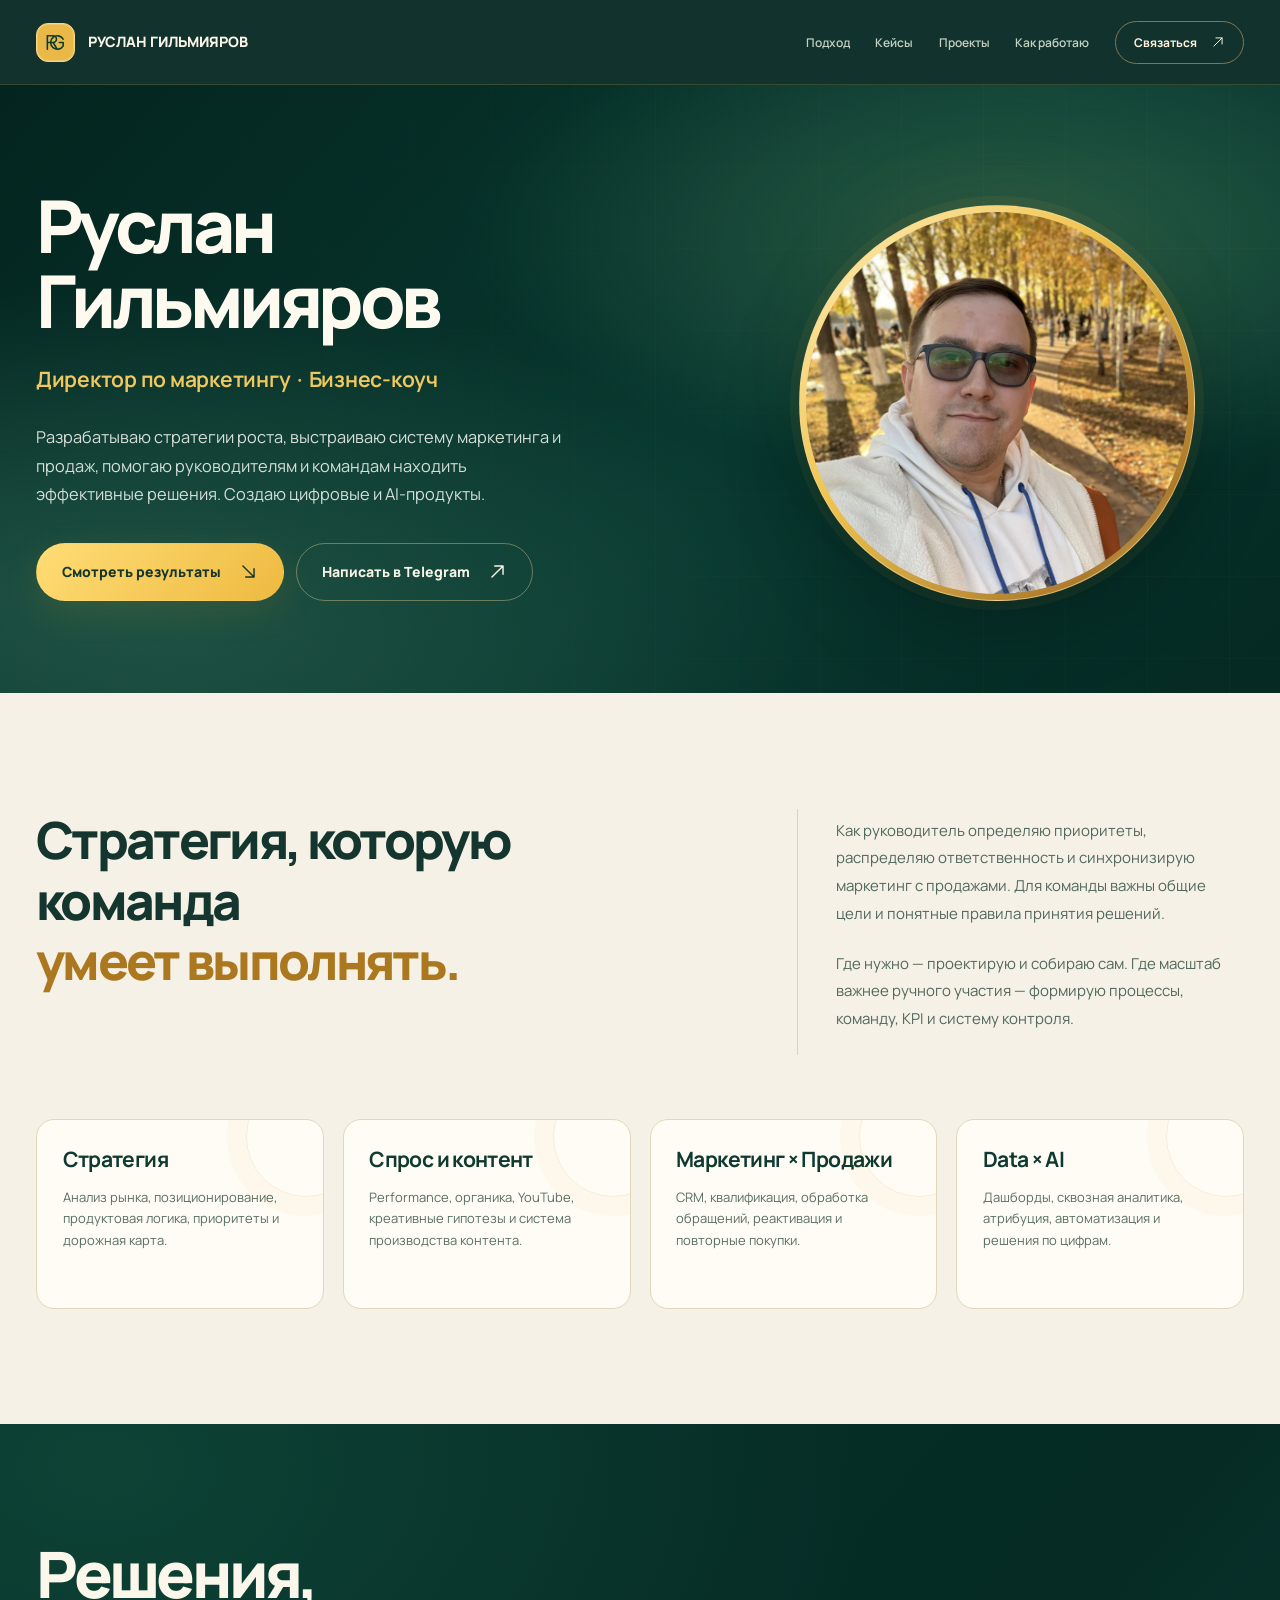
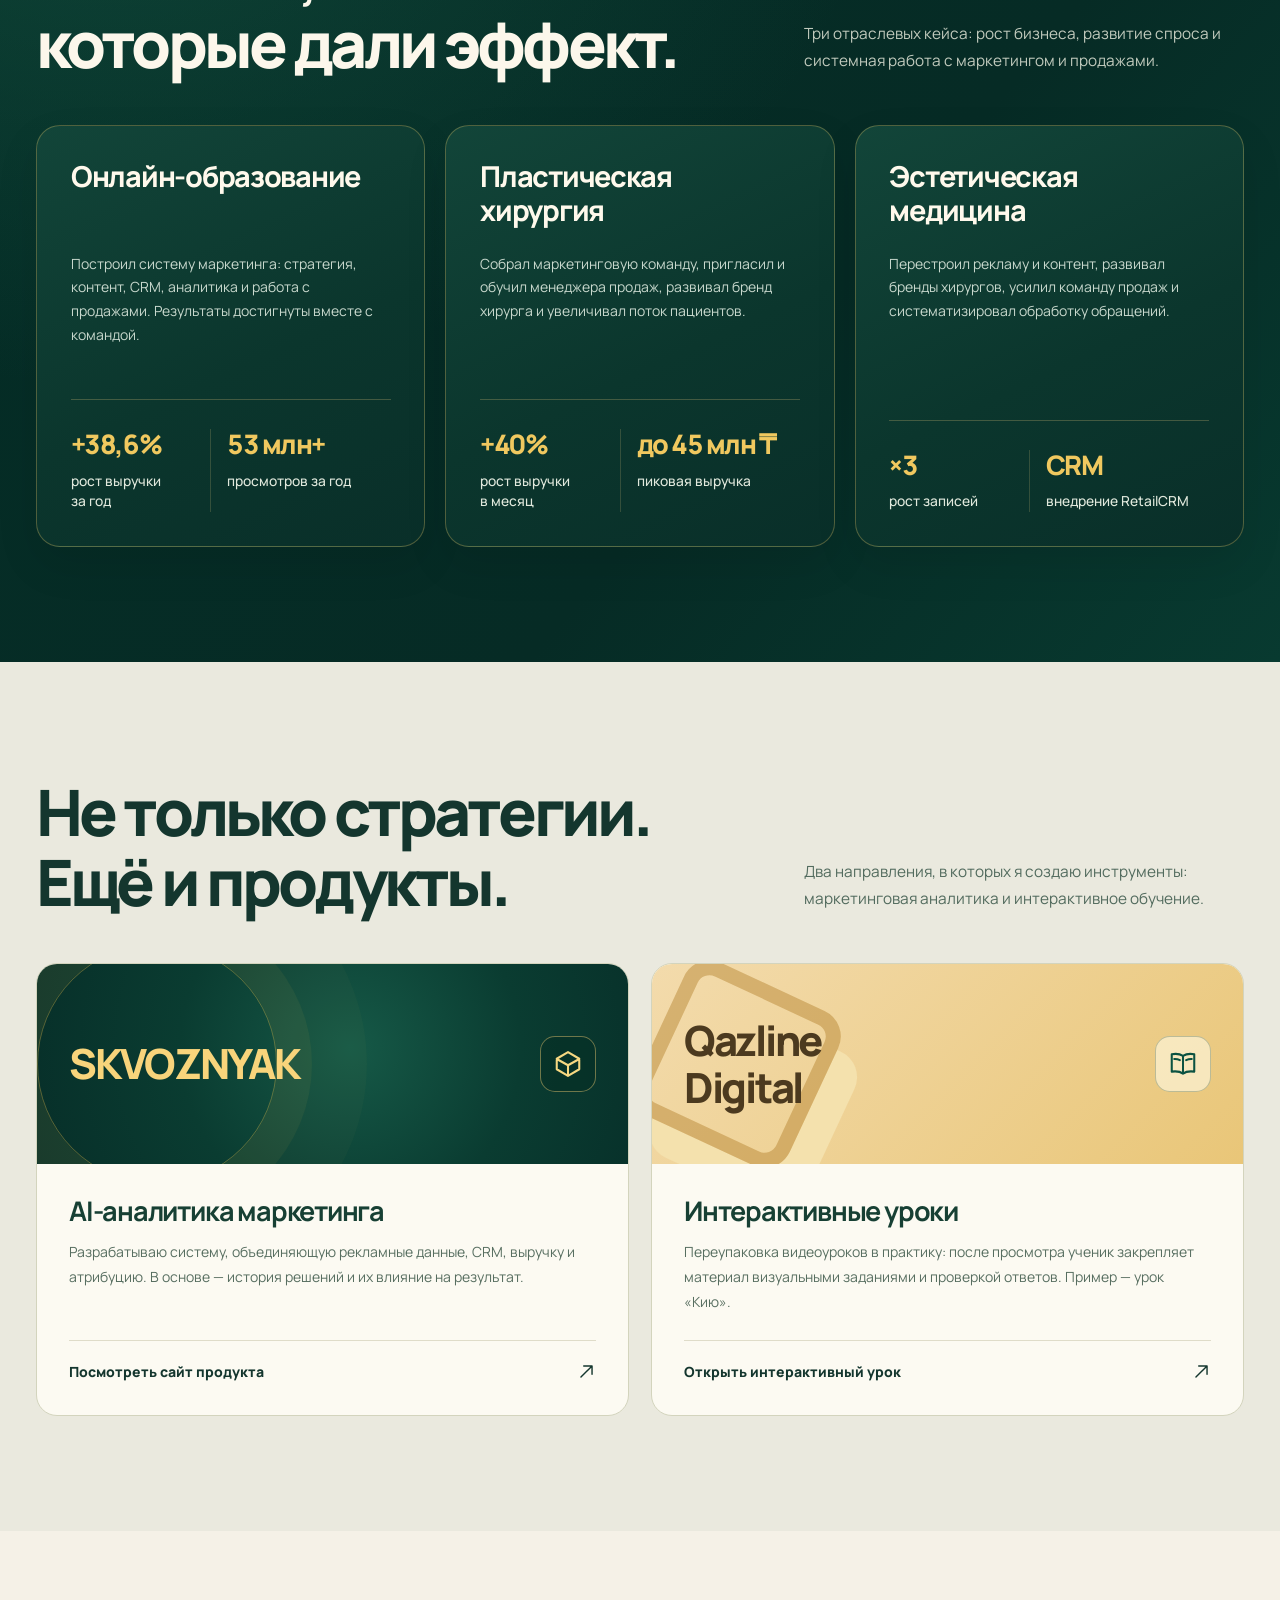
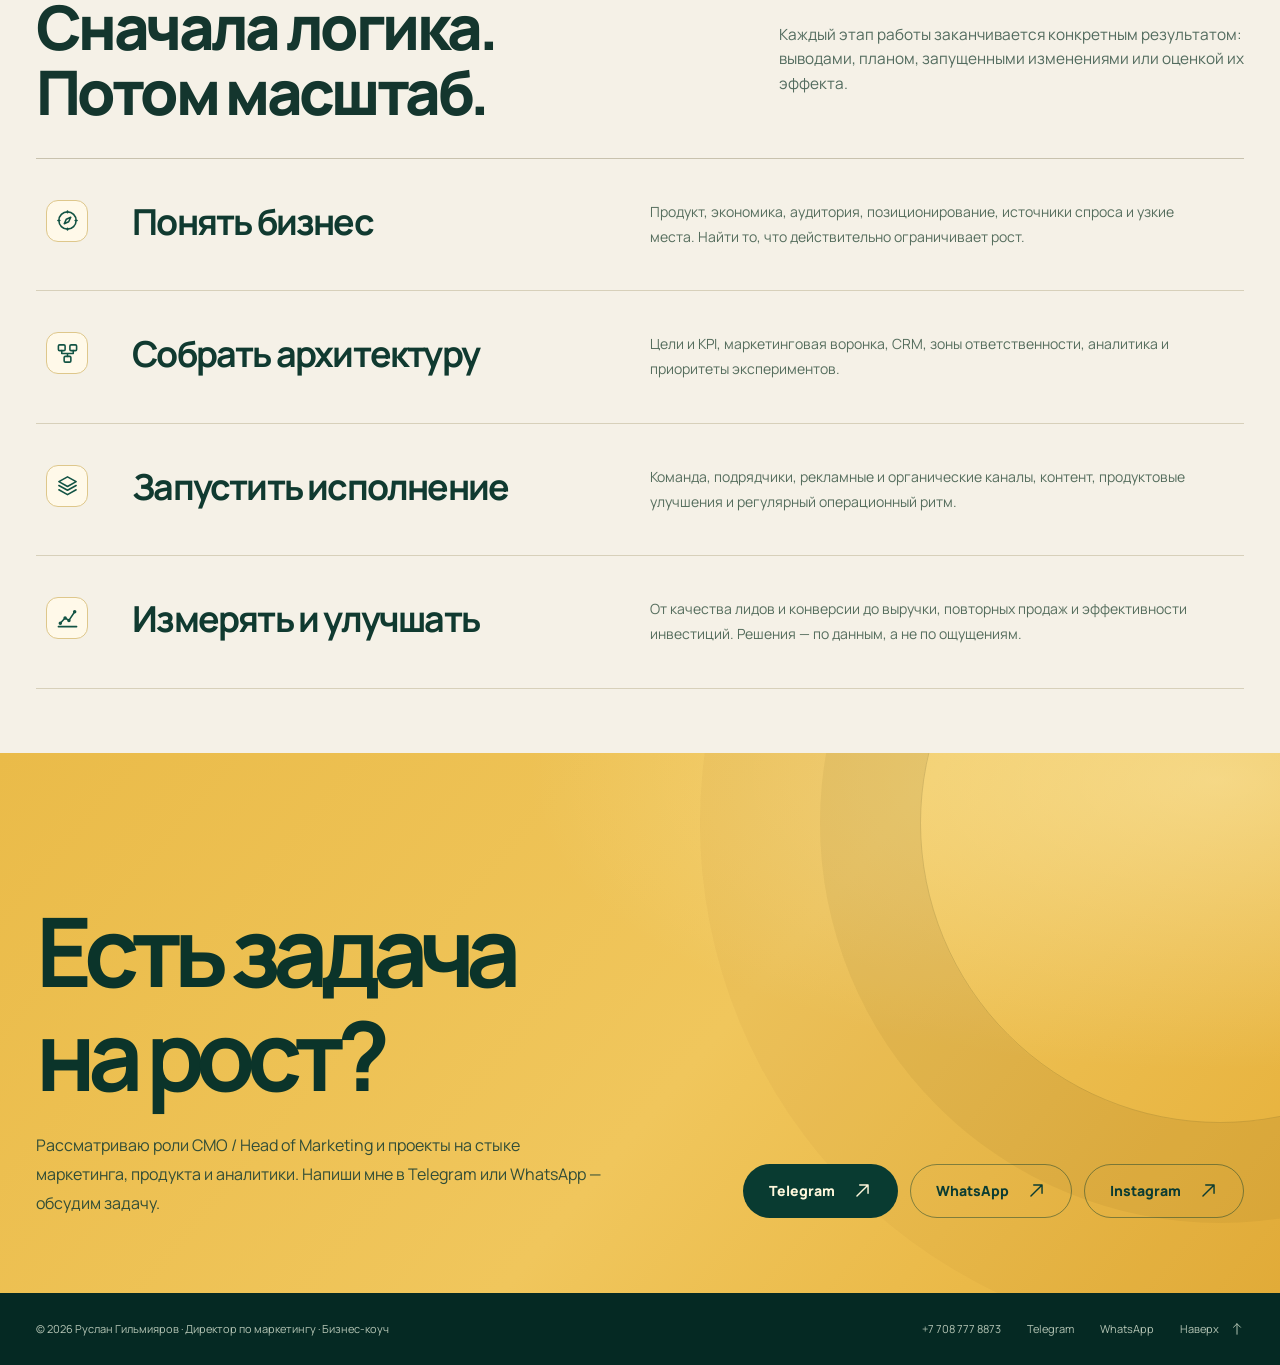
==== index.html @ eac40a99 "Refresh case card typography on public GitHub Pages" ====
<!doctype html>
<html lang="ru">
<head>
<meta charset="utf-8">
<meta name="viewport" content="width=device-width, initial-scale=1">
<meta name="theme-color" content="#052923">
<meta name="description" content="Руслан Гильмияров — директор по маркетингу и бизнес-коуч. Стратегия роста, управление маркетингом, развитие команд, цифровые и AI-продукты. Кейсы в образовании и медицине.">
<meta property="og:type" content="website">
<meta property="og:locale" content="ru_RU">
<meta property="og:url" content="https://gilmiyaroff.github.io/gilmiyarov/">
<meta property="og:title" content="Руслан Гильмияров — директор по маркетингу · бизнес-коуч">
<meta property="og:description" content="Стратегия, маркетинг, продажи, развитие команд и AI. Кейсы и цифровые проекты Руслана Гильмиярова.">
<meta property="og:image" content="https://gilmiyaroff.github.io/gilmiyarov/og-image.PNG">
<meta name="twitter:card" content="summary_large_image">
<meta name="twitter:title" content="Руслан Гильмияров — директор по маркетингу · бизнес-коуч">
<meta name="twitter:image" content="https://gilmiyaroff.github.io/gilmiyarov/og-image.PNG">
<link rel="canonical" href="https://gilmiyaroff.github.io/gilmiyarov/">
<link rel="stylesheet" href="./assets/portfolio-v2.css?v=20261116">
<link rel="stylesheet" href="./assets/portfolio-emerald-gold.css?v=kpi-captions-20261118">
<title>Руслан Гильмияров — Директор по маркетингу · Бизнес-коуч</title>
</head>
<body>
<svg class="icon-sprite" xmlns="http://www.w3.org/2000/svg" aria-hidden="true" focusable="false"><symbol id="rg-sun" viewBox="0 0 24 24"><circle cx="12" cy="12" r="4"/><path d="M12 1.5v3M12 19.5v3M1.5 12h3M19.5 12h3M4.5 4.5l2.2 2.2m10.6 10.6 2.2 2.2M19.5 4.5l-2.2 2.2M6.7 17.3l-2.2 2.2"/></symbol><symbol id="rg-compass" viewBox="0 0 24 24"><circle cx="12" cy="12" r="9"/><path d="m15.4 8.6-2.2 4.7-4.6 2.1 2.2-4.8zM12 2v2M12 20v2M2 12h2M20 12h2"/></symbol><symbol id="rg-beam" viewBox="0 0 24 24"><path d="M2 21h20M3 19v-5h4v5M10 19v-9h4v9M17 19V4h4v15M3.5 10 8 6l4 2 7-5m-4 0h4v4"/></symbol><symbol id="rg-pipeline" viewBox="0 0 24 24"><rect x="2.5" y="3" width="7" height="6" rx="1.3"/><rect x="14.5" y="3" width="7" height="6" rx="1.3"/><rect x="8.5" y="15" width="7" height="6" rx="1.3"/><path d="M6 9v3h12V9M12 12v3"/></symbol><symbol id="rg-prism" viewBox="0 0 24 24"><path d="m12 2.5 9 5.3v8.4l-9 5.3-9-5.3V7.8zM3 8l9 5 9-5M12 13v8.5"/></symbol><symbol id="rg-graph" viewBox="0 0 24 24"><path d="M2.5 20.5h19M4.5 17l5-5.5 4 2.5L19.5 5"/><circle cx="4.5" cy="17" r="1"/><circle cx="9.5" cy="11.5" r="1"/><circle cx="13.5" cy="14" r="1"/><circle cx="19.5" cy="5" r="1"/></symbol><symbol id="rg-board" viewBox="0 0 24 24"><rect x="2.5" y="3.5" width="19" height="17" rx="2"/><path d="M9 3.5v17M15.5 3.5v17M5 7h2M11.5 7h2M18 7h1M5 11h2M11.5 11h2M18 11h1M5 15h2"/></symbol><symbol id="rg-book" viewBox="0 0 24 24"><path d="M12 5.5C9.7 4 6.7 3.5 3 4.2v13.9c4-.5 7 .1 9 1.6 2-1.5 5-2.1 9-1.6V4.2c-3.7-.7-6.7-.2-9 1.3zM12 5.5v14.2M5 8c1.8-.1 3.1.2 4.5.9M14.5 8.9C16 8.2 17.2 7.9 19 8"/></symbol><symbol id="rg-flow" viewBox="0 0 24 24"><rect x="2.5" y="3" width="7" height="6" rx="1"/><rect x="14.5" y="15" width="7" height="6" rx="1"/><path d="M6 9v9h8.5M11.5 15l3 3-3 3"/></symbol><symbol id="rg-layers" viewBox="0 0 24 24"><path d="m12 3 9 5-9 5-9-5zM3 12l9 5 9-5M3 16.5l9 5 9-5"/></symbol><symbol id="rg-arrow-up" viewBox="0 0 24 24"><path d="M5 19 19 5M8.5 5H19v10.5"/></symbol><symbol id="rg-arrow-down" viewBox="0 0 24 24"><path d="M5 5 19 19M8.5 19H19V8.5"/></symbol><symbol id="rg-arrow-bottom" viewBox="0 0 24 24"><path d="M12 3v18M6 15l6 6 6-6"/></symbol><symbol id="rg-arrow-top" viewBox="0 0 24 24"><path d="M12 21V3M6 9l6-6 6 6"/></symbol><symbol id="rg-rg" viewBox="0 0 24 24"><path d="M3.5 19V5h6a3.5 3.5 0 0 1 0 7h-6m6-0 4.2 7M20 8.5a7 7 0 1 0 0 7V12h-4"/></symbol></svg>
<header class="site-header">
  <div class="container header-inner">
    <a href="#top" class="identity" aria-label="Руслан Гильмияров — к началу страницы">
      <span class="identity-mark"><svg class="icon-line" viewBox="0 0 24 24" aria-hidden="true" focusable="false"><use href="#rg-rg"></use></svg></span>
      <span class="identity-name">РУСЛАН ГИЛЬМИЯРОВ</span>
    </a>
    <nav class="desktop-nav" aria-label="Главная навигация">
      <a href="#approach">Подход</a>
      <a href="#cases">Кейсы</a>
      <a href="#projects">Проекты</a>
      <a href="#process">Как работаю</a>
      <a href="#contact" class="nav-cta">Связаться <svg class="icon-line" viewBox="0 0 24 24" aria-hidden="true" focusable="false"><use href="#rg-arrow-up"></use></svg></a>
    </nav>
    <button class="nav-toggle" type="button" data-nav-toggle aria-label="Открыть меню" aria-controls="mobile-nav" aria-expanded="false"><span></span></button>
  </div>
  <nav id="mobile-nav" class="mobile-nav" aria-label="Мобильное меню" aria-hidden="true">
    <a href="#approach">Подход</a><a href="#cases">Кейсы</a><a href="#projects">Проекты</a><a href="#process">Как работаю</a><a href="#contact">Связаться <svg class="icon-line" viewBox="0 0 24 24" aria-hidden="true" focusable="false"><use href="#rg-arrow-up"></use></svg></a>
  </nav>
</header>

<main id="top">
<section class="hero" aria-labelledby="hero-title">
  <div class="container">
    <div class="hero-grid">
      <div>
        <h1 id="hero-title" class="hero-name">Руслан<br><span>Гильмияров</span></h1>
        <p class="hero-position">Директор по маркетингу <span aria-hidden="true">·</span> Бизнес-коуч</p>
        <p class="hero-description">Разрабатываю стратегии роста, выстраиваю систему маркетинга и продаж, помогаю руководителям и командам находить эффективные решения. Создаю цифровые и AI-продукты.</p>
        <div class="hero-actions">
          <a class="btn btn--lime" href="#cases">Смотреть результаты <span class="arrow" aria-hidden="true"><svg class="icon-line" viewBox="0 0 24 24" aria-hidden="true" focusable="false"><use href="#rg-arrow-down"></use></svg></span></a>
          <a class="btn btn--outline" href="https://t.me/bul_gilmiyarov" target="_blank" rel="noopener noreferrer">Написать в Telegram <span class="arrow" aria-hidden="true"><svg class="icon-line" viewBox="0 0 24 24" aria-hidden="true" focusable="false"><use href="#rg-arrow-up"></use></svg></span></a>
        </div>
      </div>
      <div class="hero-photo">
        <div class="hero-photo__halo" aria-hidden="true"></div>
        <div class="hero-photo__frame">
          <img src="./assets/ruslan-photo-2026.webp?v=img2751" alt="Руслан Гильмияров — фотография" width="840" height="840" loading="eager" decoding="async" fetchpriority="high">
        </div>
      </div>
    </div>
  </div>
</section>


<section id="approach" class="section intro" aria-labelledby="approach-title">
  <div class="container">
    <div class="about-grid">
      <div class="reveal">
        <h2 id="approach-title" class="about-claim">Стратегия, которую команда<br><em>умеет выполнять.</em></h2>
      </div>
      <div class="about-side reveal">
        <p>Как руководитель определяю приоритеты, распределяю ответственность и синхронизирую маркетинг с продажами. Для команды важны общие цели и понятные правила принятия решений.</p>
        <p>Где нужно — проектирую и собираю сам. Где масштаб важнее ручного участия — формирую процессы, команду, KPI и систему контроля.</p>
              </div>
    </div>
    <div class="what-grid">
      <article class="what-card reveal"><h3>Стратегия</h3><p>Анализ рынка, позиционирование, продуктовая логика, приоритеты и дорожная карта.</p></article>
      <article class="what-card reveal"><h3>Спрос и контент</h3><p>Performance, органика, YouTube, креативные гипотезы и система производства контента.</p></article>
      <article class="what-card reveal"><h3>Маркетинг × Продажи</h3><p>CRM, квалификация, обработка обращений, реактивация и повторные покупки.</p></article>
      <article class="what-card reveal"><h3>Data × AI</h3><p>Дашборды, сквозная аналитика, атрибуция, автоматизация и решения по цифрам.</p></article>
    </div>
  </div>
</section>

<section id="cases" class="section case-section" aria-labelledby="cases-title">
  <div class="container">
    <div class="section__head section__head--dark reveal">
      <div><h2 id="cases-title">Решения,<br>которые дали эффект.</h2></div>
      <p>Три отраслевых кейса: рост бизнеса, развитие спроса и системная работа с маркетингом и продажами.</p>
    </div>
    <div class="case-grid case-grid--unified">
      <article class="case-card case-card--unified reveal">
        <div class="case-card__body">
          <h3>Онлайн-образование</h3>
          <p>Построил систему маркетинга: стратегия, контент, CRM, аналитика и работа с продажами. Результаты достигнуты вместе с командой.</p>
        </div>
        <div class="case-card__metrics">
          <div class="case-card__metric">
            <strong>+38,6%</strong>
            <span>рост выручки за год</span>
          </div>
          <div class="case-card__metric">
            <strong>53 млн+</strong>
            <span>просмотров за год</span>
          </div>
        </div>
      </article>
      <article class="case-card case-card--unified reveal">
        <div class="case-card__body">
          <h3>Пластическая хирургия</h3>
          <p>Собрал маркетинговую команду, пригласил и обучил менеджера продаж, развивал бренд хирурга и увеличивал поток пациентов.</p>
        </div>
        <div class="case-card__metrics">
          <div class="case-card__metric">
            <strong>+40%</strong>
            <span>рост выручки в месяц</span>
          </div>
          <div class="case-card__metric">
            <strong>до 45 млн ₸</strong>
            <span>пиковая выручка</span>
          </div>
        </div>
      </article>
      <article class="case-card case-card--unified reveal">
        <div class="case-card__body">
          <h3>Эстетическая медицина</h3>
          <p>Перестроил рекламу и контент, развивал бренды хирургов, усилил команду продаж и систематизировал обработку обращений.</p>
        </div>
        <div class="case-card__metrics">
          <div class="case-card__metric">
            <strong>×3</strong>
            <span>рост записей</span>
          </div>
          <div class="case-card__metric">
            <strong>CRM</strong>
            <span>внедрение RetailCRM</span>
          </div>
        </div>
      </article>
    </div>
  </div>
</section>

<section id="projects" class="section projects" aria-labelledby="projects-title">
  <div class="container">
    <div class="section__head reveal">
      <div><h2 id="projects-title">Не только стратегии.<br>Ещё и продукты.</h2></div>
      <p>Два направления, в которых я создаю инструменты: маркетинговая аналитика и интерактивное обучение.</p>
    </div>
    <div class="projects-grid">
      <article class="project reveal">
        <div class="project-art project-art--skv"><span class="project-glyph"><svg class="icon-line" viewBox="0 0 24 24" aria-hidden="true" focusable="false"><use href="#rg-prism"></use></svg></span><span class="art-title">SKVOZNYAK</span></div>
        <div class="project-body"><h3>AI-аналитика маркетинга</h3><p>Разрабатываю систему, объединяющую рекламные данные, CRM, выручку и атрибуцию. В основе — история решений и их влияние на результат.</p><a class="project-link" href="https://skvoznyak.kz/" target="_blank" rel="noopener noreferrer">Посмотреть сайт продукта <span class="arrow" aria-hidden="true"><svg class="icon-line" viewBox="0 0 24 24" aria-hidden="true" focusable="false"><use href="#rg-arrow-up"></use></svg></span></a></div>
        <!-- FUTURE PROOF SLOT: public demo screenshots -->
      </article>
      <article class="project reveal">
        <div class="project-art project-art--learn"><span class="project-glyph"><svg class="icon-line" viewBox="0 0 24 24" aria-hidden="true" focusable="false"><use href="#rg-book"></use></svg></span><span class="art-title">Qazline<br>Digital</span></div>
        <div class="project-body"><h3>Интерактивные уроки</h3><p>Переупаковка видеоуроков в практику: после просмотра ученик закрепляет материал визуальными заданиями и проверкой ответов. Пример — урок «Кию».</p><a class="project-link" href="https://gilmiyaroff.github.io/qazline_test/" target="_blank" rel="noopener noreferrer">Открыть интерактивный урок <span class="arrow" aria-hidden="true"><svg class="icon-line" viewBox="0 0 24 24" aria-hidden="true" focusable="false"><use href="#rg-arrow-up"></use></svg></span></a></div>
        <!-- FUTURE PROOF SLOT: screenshot of an interactive lesson -->
      </article>
    </div>
  </div>
</section>

<section id="process" class="section process" aria-labelledby="process-title">
  <div class="container">
    <div class="section__head reveal">
      <div><h2 id="process-title">Сначала логика.<br>Потом масштаб.</h2></div>
      <p>Каждый этап работы заканчивается конкретным результатом: выводами, планом, запущенными изменениями или оценкой их эффекта.</p>
    </div>
    <div class="process-steps">
      <div class="process-step reveal"><span class="no"><span class="process-glyph"><svg class="icon-line" viewBox="0 0 24 24" aria-hidden="true" focusable="false"><use href="#rg-compass"></use></svg></span></span><h3>Понять бизнес</h3><p>Продукт, экономика, аудитория, позиционирование, источники спроса и узкие места. Найти то, что действительно ограничивает рост.</p></div>
      <div class="process-step reveal"><span class="no"><span class="process-glyph"><svg class="icon-line" viewBox="0 0 24 24" aria-hidden="true" focusable="false"><use href="#rg-pipeline"></use></svg></span></span><h3>Собрать архитектуру</h3><p>Цели и KPI, маркетинговая воронка, CRM, зоны ответственности, аналитика и приоритеты экспериментов.</p></div>
      <div class="process-step reveal"><span class="no"><span class="process-glyph"><svg class="icon-line" viewBox="0 0 24 24" aria-hidden="true" focusable="false"><use href="#rg-layers"></use></svg></span></span><h3>Запустить исполнение</h3><p>Команда, подрядчики, рекламные и органические каналы, контент, продуктовые улучшения и регулярный операционный ритм.</p></div>
      <div class="process-step reveal"><span class="no"><span class="process-glyph"><svg class="icon-line" viewBox="0 0 24 24" aria-hidden="true" focusable="false"><use href="#rg-graph"></use></svg></span></span><h3>Измерять и улучшать</h3><p>От качества лидов и конверсии до выручки, повторных продаж и эффективности инвестиций. Решения — по данным, а не по ощущениям.</p></div>
    </div>
    
  </div>
</section>

<section id="contact" class="contact" aria-labelledby="contact-title">
  <div class="container contact-grid">
    <div>
      
      <h2 id="contact-title">Есть задача<br>на рост?</h2>
      <p>Рассматриваю роли CMO / Head of Marketing и проекты на стыке маркетинга, продукта и аналитики. Напиши мне в Telegram или WhatsApp — обсудим задачу.</p>
    </div>
    <div class="contact-actions">
      <a href="https://t.me/bul_gilmiyarov" class="btn btn--dark" target="_blank" rel="noopener noreferrer">Telegram <span class="arrow" aria-hidden="true"><svg class="icon-line" viewBox="0 0 24 24" aria-hidden="true" focusable="false"><use href="#rg-arrow-up"></use></svg></span></a>
      <a href="https://wa.me/77087778873" class="btn btn--paper" target="_blank" rel="noopener noreferrer" aria-label="Написать в WhatsApp">WhatsApp <span class="arrow" aria-hidden="true"><svg class="icon-line" viewBox="0 0 24 24" aria-hidden="true" focusable="false"><use href="#rg-arrow-up"></use></svg></span></a>
      <a href="https://instagram.com/bul.gilmiyarov" class="btn btn--paper" target="_blank" rel="noopener noreferrer">Instagram <span class="arrow" aria-hidden="true"><svg class="icon-line" viewBox="0 0 24 24" aria-hidden="true" focusable="false"><use href="#rg-arrow-up"></use></svg></span></a>
    </div>
  </div>
</section>
</main>
<footer class="site-footer">
  <div class="container footer-inner">
    <span>© <span data-year>2026</span> Руслан Гильмияров · Директор по маркетингу · Бизнес-коуч</span>
    <div class="footer-links">
      <a href="tel:+77087778873">+7 708 777 8873</a>
      <a href="https://t.me/bul_gilmiyarov" target="_blank" rel="noopener noreferrer">Telegram</a>
      <a href="https://wa.me/77087778873" target="_blank" rel="noopener noreferrer">WhatsApp</a>
      <a href="#top">Наверх <svg class="icon-line" viewBox="0 0 24 24" aria-hidden="true" focusable="false"><use href="#rg-arrow-top"></use></svg></a>
    </div>
  </div>
</footer>
<script defer src="./assets/portfolio-v2.js?v=20261116"></script>
</body>
</html>
---- assets/portfolio-v2.css ----
@import url('https://fonts.googleapis.com/css2?family=DM+Sans:wght@400;500;600;700&family=Manrope:wght@400;500;600;700;800&display=swap');
:root{--ink:#0b100f;--ink2:#141a18;--ink3:#202923;--paper:#f4f5ef;--white:#fcfcf8;--lime:#d1ff83;--mint:#9befc5;--sage:#b3bfaf;--muted:#a6b3aa;--rule:rgba(255,255,255,.15);--fg:#eaf0e9;--hard:#18201c;--shadow:0 22px 75px rgba(8,20,15,.17);font-family:"Manrope",Arial,sans-serif}
*,*:before,*:after{box-sizing:border-box}html{scroll-behavior:smooth;scroll-padding-top:96px}body{margin:0;background:var(--paper);color:var(--hard);-webkit-font-smoothing:antialiased;overflow-x:clip}body.nav-open{overflow:hidden}a{color:inherit;text-decoration:none}button{font:inherit}button,a{ -webkit-tap-highlight-color:transparent}button:focus-visible,a:focus-visible{outline:3px solid #96c947;outline-offset:4px}img,svg{max-width:100%;display:block}::selection{background:#d1ff83;color:#0b100f}
.container{width:min(100% - 72px,1392px);margin-inline:auto}
.eyebrow,.mono{font-family:"DM Sans",Arial,sans-serif;letter-spacing:.12em;font-weight:700;font-size:11px;text-transform:uppercase}
.eyebrow{color:#5c7862}.eyebrow--light{color:var(--lime)}
.section{padding:clamp(76px,10vw,146px) 0}
.section__head{display:flex;align-items:flex-start;justify-content:space-between;gap:36px;margin-bottom:48px}
.section__head h2,.section-title{font-size:clamp(37px,5.4vw,82px);line-height:1.035;letter-spacing:-.066em;font-weight:800;margin:15px 0 0}
.section__head p{font-size:16px;line-height:1.8;color:#5b685e;max-width:410px;margin:18px 0 0}
.section__head--dark p{color:#a3b5a6}
.section__head--dark h2{color:var(--fg)}
.section-number{font-family:"DM Sans",sans-serif;font-weight:700;color:#819087;letter-spacing:.05em;font-size:13px}
.dot{width:7px;height:7px;background:var(--lime);border-radius:50%;display:inline-block;box-shadow:0 0 20px rgba(209,255,131,.56);flex:none}
.btn{display:inline-flex;align-items:center;justify-content:center;gap:24px;min-height:58px;border:1px solid transparent;border-radius:100px;padding:14px 25px;font-size:14px;font-weight:800;line-height:1.35;transition:transform .2s,background .2s,border-color .2s;white-space:normal;text-align:center;cursor:pointer}
.btn:hover{transform:translateY(-2px)}.btn--lime{background:var(--lime);color:var(--ink)}.btn--lime:hover{background:#e0ffa9}.btn--outline{border-color:#5d6b5e;background:transparent;color:var(--fg)}.btn--outline:hover{border-color:var(--lime)}.btn--dark{background:var(--ink);color:var(--fg)}.btn--dark:hover{background:#233027}.btn--paper{border-color:#d2d8cd;background:transparent;color:var(--ink)}
.arrow{font-size:19px;line-height:1;font-weight:600;flex:none}
.reveal{opacity:0;transform:translateY(26px);transition:opacity .75s ease,transform .75s cubic-bezier(.2,.65,.2,1)}.reveal.is-visible{opacity:1;transform:translateY(0)}
.site-header{position:sticky;top:0;z-index:50;background:rgba(11,16,15,.94);border-bottom:1px solid var(--rule);color:var(--fg);backdrop-filter:blur(18px);-webkit-backdrop-filter:blur(18px)}
.header-inner{display:flex;justify-content:space-between;align-items:center;gap:24px;min-height:84px}
.identity{display:flex;align-items:center;gap:13px;min-width:0}
.identity-mark{display:grid;place-items:center;background:var(--lime);height:39px;width:39px;border-radius:12px;color:#111810;font-weight:800;font-size:15px;letter-spacing:-.06em;flex:none}
.identity-name{font-size:13px;line-height:1.35;font-weight:800;white-space:nowrap}.identity-name small{display:block;color:#a5b6a8;font-size:9px;letter-spacing:.15em;margin-top:4px}
.desktop-nav{display:flex;align-items:center;gap:clamp(16px,2vw,34px)}.desktop-nav>a:not(.nav-cta){font-size:12px;color:#b9c7bd;font-weight:600;transition:color .2s}.desktop-nav>a:hover{color:var(--lime)}
.nav-cta{padding:12px 18px;border:1px solid #5b6b5e;border-radius:999px;color:#fff;font-size:12px;font-weight:700}.nav-cta:hover{background:#1b2920}
.nav-toggle{display:none;background:transparent;border:1px solid #47594a;color:#fff;width:44px;height:44px;border-radius:12px;align-items:center;justify-content:center;cursor:pointer}.nav-toggle span,.nav-toggle span:before,.nav-toggle span:after{display:block;width:18px;height:2px;background:#fff;position:relative;border-radius:2px;transition:.2s}.nav-toggle span:before,.nav-toggle span:after{content:"";position:absolute;left:0}.nav-toggle span:before{top:-6px}.nav-toggle span:after{top:6px}.nav-open .nav-toggle span{background:transparent}.nav-open .nav-toggle span:before{top:0;transform:rotate(45deg)}.nav-open .nav-toggle span:after{top:0;transform:rotate(-45deg)}
.mobile-nav{display:none;background:#141c17;border-top:1px solid var(--rule);padding:12px 22px 24px}.mobile-nav a{display:block;padding:15px 0;color:#e9f0e7;font-size:17px;font-weight:750;border-bottom:1px solid var(--rule)}
.hero{background:var(--ink);color:var(--fg);position:relative;isolation:isolate;overflow:hidden;padding:clamp(70px,8vw,124px) 0 56px}
.hero:before{content:"";position:absolute;z-index:-2;inset:0;background:radial-gradient(ellipse at 82% 24%,rgba(72,119,76,.24),transparent 34%),radial-gradient(ellipse at 28% 102%,rgba(37,94,62,.19),transparent 35%)}
.hero:after{content:"";position:absolute;z-index:-1;inset:0;opacity:.24;background-image:linear-gradient(to right,transparent calc(100% - 1px),rgba(194,245,196,.12) 100%),linear-gradient(to bottom,transparent calc(100% - 1px),rgba(194,245,196,.11) 100%);background-size:82px 82px;mask-image:linear-gradient(to right,transparent 3%,#000 86%)}
.hero-grid{display:grid;grid-template-columns:minmax(0,1.06fr) minmax(0,.94fr);align-items:center;gap:clamp(35px,4vw,70px)}
.hero-kicker{display:inline-flex;align-items:center;gap:12px;color:var(--lime);font-size:11px;font-weight:700;letter-spacing:.12em;text-transform:uppercase}
.hero h1{font-size:clamp(60px,6.5vw,112px);font-weight:800;letter-spacing:-.083em;line-height:1.01;margin:34px 0 30px;max-width:980px}
.hero h1 .soft{display:block;color:#f1f5ed}.hero h1 .highlight{display:block;color:var(--lime)}
.hero-description{color:#b9c9bd;line-height:1.78;max-width:555px;font-size:clamp(15px,1.35vw,19px);margin:0 0 35px}
.hero-description strong{color:#f5fff4}
.hero-actions{display:flex;align-items:center;gap:12px;flex-wrap:wrap}
.hero-below{display:flex;justify-content:space-between;align-items:flex-end;gap:18px;margin-top:clamp(80px,9vw,135px);border-top:1px solid var(--rule);padding-top:26px}
.hero-below p{max-width:580px;font-size:12px;line-height:1.8;color:#9dae9e;margin:0}.hero-below .scroll-tag{white-space:nowrap;font-size:10px;letter-spacing:.13em;color:#c9d8c9}
.system-visual{aspect-ratio:1/1.07;width:100%;position:relative;display:grid;place-items:center;isolation:isolate}
.system-visual:before{content:"";position:absolute;inset:6%;background:radial-gradient(circle,rgba(160,238,170,.1),transparent 62%);border:1px solid rgba(169,233,174,.16);border-radius:50%;box-shadow:0 0 100px rgba(46,115,72,.12)}
.orbit{width:79%;aspect-ratio:1;position:relative;display:grid;place-items:center;animation:float 9s ease-in-out infinite}
.orbit-circle{position:absolute;border:1px solid rgba(193,244,196,.26);border-radius:50%;inset:0;transform:rotate(-15deg)}
.orbit-circle:nth-child(2){inset:15%;border-style:dashed;border-color:rgba(193,244,196,.23);transform:rotate(28deg)}
.orbit-circle:nth-child(3){inset:30%;border-color:rgba(193,244,196,.17)}
.orbit-circle:after{content:"";display:block;position:absolute;top:14%;left:14%;height:8px;width:8px;border-radius:50%;background:var(--lime);box-shadow:0 0 23px var(--lime)}
.visual-core{width:32%;aspect-ratio:1;border-radius:50%;display:flex;flex-direction:column;align-items:center;justify-content:center;border:1px solid rgba(209,255,131,.56);background:radial-gradient(circle at 50% 25%,#344d35,#142119 68%);box-shadow:0 0 0 12px rgba(140,204,133,.04),0 0 75px rgba(135,238,149,.19);position:relative;z-index:2}
.visual-core b{color:var(--lime);font-size:clamp(27px,5vw,76px);letter-spacing:-.08em;line-height:1}.visual-core small{color:#afcbaa;font-size:clamp(6px,.63vw,9px);letter-spacing:.14em;margin-top:5px}
.node{position:absolute;z-index:3;border:1px solid #48664c;background:rgba(20,31,23,.95);border-radius:14px;padding:12px 16px;box-shadow:0 12px 40px rgba(0,0,0,.16);font-size:clamp(10px,.9vw,13px);font-weight:700;white-space:nowrap;color:#e5f0e3}
.node small{display:block;font-size:9px;color:#8fb899;letter-spacing:.13em;margin-bottom:4px}.node-a{top:11%;left:-4%}.node-b{right:-5%;top:24%}.node-c{bottom:14%;right:-3%}.node-d{left:-2%;bottom:24%}
.visual-corner{position:absolute;color:#94ad97;font-size:9px;letter-spacing:.14em;text-transform:uppercase}.visual-corner--tl{top:4%;left:4%}.visual-corner--br{bottom:4%;right:3%;text-align:right}
@keyframes float{0%,100%{transform:translateY(0)}50%{transform:translateY(-11px)}}
.statband{background:#d5fa91;border-top:1px solid #d9ffa1;border-bottom:1px solid #b9e27e;padding:0}
.statband-inner{display:grid;grid-template-columns:repeat(3,minmax(0,1fr))}
.stat{padding:clamp(26px,4vw,52px) clamp(20px,3.3vw,50px);border-right:1px solid rgba(12,34,13,.19)}.stat:first-child{padding-left:0}.stat:last-child{border-right:0}
.stat strong{font-size:clamp(45px,5.1vw,79px);line-height:1;letter-spacing:-.075em;font-weight:800;display:block;color:#102315;white-space:nowrap}
.stat b{font-size:13px;display:block;margin-top:16px;color:#162a18}
.stat p{font-size:12px;line-height:1.6;margin:7px 0 0;color:#3c553f}
.stat-foot{color:#52664b;font-size:11px;margin:-1px 0 0;padding:0 0 20px}
.intro{background:var(--paper)}
.about-grid{display:grid;grid-template-columns:minmax(0,1.2fr) minmax(0,.8fr);gap:clamp(50px,7vw,120px)}
.about-claim{font-size:clamp(30px,4vw,62px);line-height:1.2;letter-spacing:-.055em;font-weight:800;margin:15px 0 0;max-width:850px}
.about-claim em{font-style:normal;color:#608260}
.about-side{border-left:1px solid #d9dfd5;padding-left:clamp(20px,3vw,40px);padding-top:24px}
.about-side p{font-size:15px;line-height:1.85;color:#5e6d60;margin:0 0 28px}
.skill-tags{display:flex;gap:7px;flex-wrap:wrap}.skill-tags span{padding:9px 11px;border:1px solid #d4dacd;border-radius:100px;color:#344338;font-size:11px;font-weight:800;background:#fbfbf7}
.what-grid{display:grid;grid-template-columns:repeat(4,minmax(0,1fr));gap:12px;margin-top:78px}
.what-card{border:1px solid #d7ddd3;border-radius:18px;padding:29px 22px 25px;background:#fafbf6;min-height:245px;display:flex;flex-direction:column}
.what-card .index{font-size:10px;color:#758475;font-weight:700;letter-spacing:.13em}
.what-card h3{font-size:21px;letter-spacing:-.03em;margin:auto 0 12px;line-height:1.2}
.what-card p{font-size:12px;line-height:1.7;color:#687569;margin:0}
.case-section{background:var(--ink);color:var(--fg)}
.case-feature{border:1px solid #415548;border-radius:25px;overflow:hidden;background:linear-gradient(140deg,#1b2d21,#111a16 67%);display:grid;grid-template-columns:minmax(0,1.15fr) minmax(0,.85fr);min-height:550px;position:relative}
.case-feature:after{content:"";position:absolute;right:-180px;bottom:-260px;width:600px;height:600px;border-radius:50%;border:1px solid #d1ff8340;box-shadow:0 0 0 70px #d1ff8308,0 0 0 150px #d1ff8305;pointer-events:none}
.case-copy{padding:clamp(25px,4vw,61px);position:relative;z-index:1;display:flex;flex-direction:column;align-items:flex-start}
.case-label{display:inline-flex;align-items:center;gap:10px;color:var(--lime);font-size:10px;font-weight:800;letter-spacing:.15em;text-transform:uppercase}
.case-copy h3{font-size:clamp(34px,4vw,64px);letter-spacing:-.06em;line-height:1.07;margin:22px 0 16px;max-width:600px}
.case-copy p{color:#b7c6ba;line-height:1.75;max-width:515px;font-size:15px;margin:0 0 28px}
.case-tags{display:flex;gap:7px;flex-wrap:wrap;margin:auto 0 27px}.case-tags span{border:1px solid #53715a;border-radius:100px;padding:8px 10px;color:#cbd9ca;font-size:10px;font-weight:700}
.case-mini{border:1px solid #3a5042;background:#142218;border-radius:19px;align-self:center;justify-self:center;margin:35px 34px 35px 0;z-index:1;position:relative;overflow:hidden;padding:32px 28px;width:calc(100% - 36px);max-width:450px;box-shadow:0 30px 80px #0003}
.case-mini-head{display:flex;justify-content:space-between;align-items:center;gap:15px;color:#8fb29a;font-size:10px;letter-spacing:.14em;font-weight:800}
.case-mini-head .dots{display:flex;gap:5px}.case-mini-head .dots i{width:6px;height:6px;border-radius:50%;background:var(--lime);opacity:.7}.case-mini-head .dots i:nth-child(2){opacity:.4}.case-mini-head .dots i:nth-child(3){opacity:.2}
.case-mini-nums{display:grid;grid-template-columns:1fr 1fr;gap:20px;margin:52px 0 38px}.case-mini-nums strong{display:block;font-size:clamp(33px,3.3vw,51px);color:var(--lime);font-weight:800;letter-spacing:-.07em}.case-mini-nums small{color:#adbea9;font-size:11px}
.case-bars{display:flex;height:110px;align-items:flex-end;gap:9px;border-bottom:1px solid #48614a;padding:0 5px}.case-bars span{background:linear-gradient(to top,#547d53,#c5f18a);flex:1;border-radius:5px 5px 0 0;min-height:12px;opacity:.83}
.case-mini-foot{font-size:10px;color:#809b85;margin-top:17px;line-height:1.6}
.case-grid{display:grid;grid-template-columns:repeat(2,minmax(0,1fr));gap:14px;margin-top:14px}
.case-card{border:1px solid #34463c;border-radius:20px;background:#17211b;min-height:310px;padding:clamp(24px,3vw,39px);display:flex;flex-direction:column}
.case-card .meta{font-size:10px;letter-spacing:.14em;color:#95bba0;text-transform:uppercase;font-weight:700}
.case-card h3{font-size:clamp(27px,3vw,38px);line-height:1.14;letter-spacing:-.05em;margin:30px 0 16px;max-width:420px}
.case-card p{font-size:13px;line-height:1.85;color:#aabdac;max-width:490px;margin:0 0 25px}
.case-card .case-footer{font-size:11px;color:#d1ff83;border-top:1px solid #405244;margin-top:auto;padding-top:20px}
.disclaimer{font-size:11px;color:#8ba18e;line-height:1.8;margin-top:22px;max-width:910px}
.projects{background:#eef0e8}
.projects-grid{display:grid;grid-template-columns:repeat(3,minmax(0,1fr));gap:14px}
.project{background:#fff;border:1px solid #d9dfd3;border-radius:21px;overflow:hidden;display:flex;flex-direction:column;min-height:520px;transition:transform .25s,box-shadow .25s}
.project:hover{transform:translateY(-5px);box-shadow:var(--shadow)}
.project-art{height:230px;position:relative;overflow:hidden;display:grid;place-items:center}
.project-art--skv{background:#10251e}.project-art--crm{background:#dce8d9}.project-art--learn{background:#edcfb1}
.project-art .art-title{font-size:clamp(26px,3vw,45px);font-weight:800;letter-spacing:-.09em;line-height:1;position:relative;z-index:1;word-break:normal;text-align:center;padding:0 10px}
.project-art--skv .art-title{color:#b7f5ce}.project-art--crm .art-title{color:#213d2d}.project-art--learn .art-title{color:#613d30}
.project-art .art-tag{position:absolute;top:19px;left:20px;border:1px solid currentColor;border-radius:100px;padding:7px 11px;font-size:10px;font-weight:800;letter-spacing:.1em;color:#a1b7a4}
.project-art--crm .art-tag{color:#4e6753}.project-art--learn .art-tag{color:#8f5c41}
.project-art--skv:before{content:"";position:absolute;width:240px;height:240px;border:1px solid #7bdfac70;border-radius:50%;box-shadow:0 0 0 35px #7bdfac10,0 0 0 90px #7bdfac08}
.project-art--crm:before{content:"";position:absolute;inset:30px;background:repeating-linear-gradient(90deg,transparent 0 23%,#63816b22 23.5% 24.3%,transparent 24.5% 25%);border:1px solid #6d896f55;border-radius:12px;transform:rotate(-5deg)}
.project-art--learn:before{content:"";position:absolute;width:170px;height:170px;transform:rotate(25deg);border:15px solid #a96d43aa;border-radius:28px;box-shadow:32px 30px 0 #eadca0}
.project-body{padding:27px 27px 30px;display:flex;flex-direction:column;flex:1}
.project-body .label{font-size:10px;letter-spacing:.13em;color:#728873;font-weight:800;text-transform:uppercase}
.project-body h3{font-size:27px;line-height:1.2;letter-spacing:-.045em;margin:13px 0}
.project-body p{font-size:13px;line-height:1.85;color:#617060;margin:0 0 25px}
.project-link{font-size:13px;font-weight:800;margin-top:auto;display:flex;align-items:center;justify-content:space-between;gap:15px;border-top:1px solid #e0e5da;padding-top:20px}
.project-link:hover{color:#4a824d}
.process{background:var(--paper)}.process-steps{border-top:1px solid #bfcabe}
.process-step{display:grid;grid-template-columns:70px minmax(0,.8fr) minmax(0,1fr);gap:30px;border-bottom:1px solid #d4dcd0;padding:33px 10px;align-items:start}
.process-step .no{color:#637f65;font-size:12px;letter-spacing:.1em;font-weight:800}
.process-step h3{font-size:clamp(24px,2.8vw,38px);margin:-5px 0 0;letter-spacing:-.05em}
.process-step p{font-size:14px;line-height:1.85;color:#637263;margin:0;max-width:570px}
.process-foot{margin-top:32px;color:#56725a;font-size:13px;font-weight:700}
.contact{background:#d1ff83;position:relative;overflow:hidden;padding:clamp(88px,10vw,142px) 0 75px}
.contact:before{content:"";position:absolute;width:600px;height:600px;border:1px solid #2a502b33;border-radius:50%;right:-240px;top:-230px;box-shadow:0 0 0 100px #447a4c0d,0 0 0 220px #447a4c09;pointer-events:none}
.contact .eyebrow{color:#476539}
.contact-grid{display:grid;grid-template-columns:minmax(0,1fr) auto;gap:30px;align-items:end;position:relative;z-index:1}
.contact h2{font-size:clamp(50px,7.5vw,112px);letter-spacing:-.085em;line-height:1.02;margin:18px 0 25px;max-width:950px}
.contact p{font-size:16px;line-height:1.8;max-width:570px;color:#385039;margin:0}
.contact-actions{display:flex;gap:10px;flex-wrap:wrap}
.contact-actions .btn{min-width:180px}
.site-footer{background:var(--ink);color:#a5b8a8;padding:28px 0}
.footer-inner{display:flex;align-items:center;justify-content:space-between;gap:25px;font-size:11px}
.footer-inner a:hover{color:var(--lime)}.footer-links{display:flex;align-items:center;flex-wrap:wrap;gap:22px}
[data-scroll-to]{cursor:pointer}
@media(max-width:1250px){
 .container{width:min(100% - 48px,1392px)}
 .desktop-nav{gap:17px}
 .hero h1{font-size:clamp(58px,6.2vw,95px)}
 .node{padding:10px 11px}
 .what-grid{grid-template-columns:repeat(2,minmax(0,1fr));margin-top:55px}
 .what-card{min-height:200px}
 .case-feature{grid-template-columns:1fr .85fr}
}
@media(max-width:960px){
 .container{width:min(100% - 40px,1392px)}
 .desktop-nav{display:none}.nav-toggle{display:inline-flex}.mobile-nav{display:block;position:absolute;top:100%;left:0;right:0;opacity:0;visibility:hidden;transform:translateY(-8px);pointer-events:none;transition:.2s}.nav-open .mobile-nav{opacity:1;visibility:visible;transform:translateY(0);pointer-events:auto}
 .hero-grid{grid-template-columns:1fr;gap:28px}
 .hero{padding-top:65px}.hero h1{max-width:850px;font-size:clamp(65px,9vw,100px)}
 .system-visual{width:min(100%,590px);aspect-ratio:1.4;margin:0 auto}
 .orbit{height:92%;width:auto;aspect-ratio:1}
 .visual-corner--tl{left:9%}.visual-corner--br{right:8%}
 .node-a{left:1%}.node-d{left:2%}.node-b,.node-c{right:2%}
 .hero-below{margin-top:50px}
 .stat strong{font-size:clamp(40px,5.2vw,60px)}
 .about-grid{grid-template-columns:1fr;gap:32px}.about-side{padding:0;border:0}.about-side p{max-width:750px}
 .section__head{display:block}
 .section__head p{max-width:780px}
 .case-feature{grid-template-columns:1fr}.case-mini{width:calc(100% - 70px);margin:0 35px 40px;max-width:none}
 .case-mini-nums{margin-top:18px}
 .projects-grid{grid-template-columns:repeat(2,minmax(0,1fr))}
 .contact-grid{grid-template-columns:1fr}
}
@media(max-width:640px){
 html{scroll-padding-top:76px}
 .container{width:min(100% - 34px,1392px)}
 .header-inner{min-height:70px}
 .identity-mark{width:36px;height:36px}.identity-name{font-size:11px}.identity-name small{font-size:8px}
 .hero{padding:52px 0 29px}
 .hero-kicker{font-size:10px;line-height:1.5}
 .hero h1{font-size:clamp(45px,11vw,70px);margin:24px 0;line-height:1.04;letter-spacing:-.077em}
 .hero-description{font-size:15px;line-height:1.7;margin-bottom:26px}
 .hero-actions{align-items:stretch}.hero-actions .btn{flex:1 1 100%;justify-content:space-between;min-height:54px}
 .system-visual{aspect-ratio:1.22;width:100%}.orbit{height:auto;width:78%;aspect-ratio:1}
 .visual-core b{font-size:clamp(29px,9vw,49px)}
 .node{font-size:10px;padding:8px 9px;border-radius:9px}.node small{font-size:7px}
 .node-a{top:8%;left:0}.node-b{top:25%;right:0}.node-c{bottom:12%;right:0}.node-d{bottom:23%;left:0}
 .hero-below{margin-top:29px;padding-top:18px}.hero-below p{font-size:10px}.hero-below .scroll-tag{display:none}
 .statband-inner{grid-template-columns:1fr}
 .stat{padding:24px 0;border-right:none;border-bottom:1px solid #47683c38}
 .stat strong{font-size:55px}.stat b{margin-top:9px;font-size:12px}.stat p{font-size:11px;margin-top:4px}.stat-foot{padding:18px 0;font-size:10px}
 .section{padding:75px 0}
 .section__head{margin-bottom:31px}.section__head h2,.section-title{font-size:clamp(35px,9vw,57px)}.section__head p{font-size:14px;line-height:1.75}
 .about-claim{font-size:clamp(31px,8.2vw,52px)}.about-side p{font-size:14px}
 .what-grid{grid-template-columns:1fr;gap:9px;margin-top:40px}.what-card{min-height:0;padding:23px}.what-card h3{margin:27px 0 10px}
 .case-feature{border-radius:19px;min-height:0}
 .case-copy{padding:26px 23px}.case-copy h3{font-size:clamp(34px,9vw,53px)}
 .case-mini{width:calc(100% - 44px);margin:0 22px 22px;padding:24px 20px}
 .case-mini-nums{margin:32px 0 24px;gap:10px}.case-mini-nums strong{font-size:36px}
 .case-grid{grid-template-columns:1fr;gap:10px;margin-top:10px}
 .case-card{min-height:260px;padding:27px 24px}
 .case-card h3{margin:25px 0 13px}
 .projects-grid{grid-template-columns:1fr;gap:12px}.project{min-height:0}.project-art{height:207px}
 .project-body{padding:24px}
 .process-step{grid-template-columns:48px minmax(0,1fr);gap:11px;padding:26px 0}
 .process-step p{grid-column:2}.process-step h3{font-size:28px}
 .contact{padding:80px 0 55px}.contact h2{font-size:clamp(50px,12vw,76px)}.contact p{font-size:14px}
 .contact-actions .btn{flex:1 1 100%}
 .footer-inner{align-items:flex-start;flex-direction:column;gap:18px}
}
@media(max-width:360px){
 .container{width:min(100% - 26px,1392px)}
 .identity{gap:9px}.identity-name{font-size:10px}
 .hero h1{font-size:clamp(42px,11.7vw,50px)}
 .node{font-size:9px;padding:7px}
 .node small{font-size:6px}
 .case-mini-nums strong{font-size:32px}
}
@media(prefers-reduced-motion:reduce){html{scroll-behavior:auto}*,*:before,*:after{animation:none!important;transition:none!important}.reveal{opacity:1;transform:none}}


/* Portfolio hero: portrait based on saved self-reference, Nov 2026 */
.hero-photo{width:100%;max-width:460px;justify-self:end;position:relative;min-width:0;padding:16px 16px 27px 3px;isolation:isolate}
.hero-photo__halo{position:absolute;z-index:-1;inset:12% 0 1% 13%;border-radius:44% 42% 20% 38%;background:radial-gradient(ellipse at 45% 40%,rgba(180,255,137,.18),rgba(97,173,121,.065) 48%,transparent 72%);filter:blur(16px)}
.hero-photo__frame{width:100%;aspect-ratio:300/359;overflow:hidden;border-radius:27px;background:#213426;border:1px solid rgba(190,240,188,.35);box-shadow:0 28px 65px rgba(0,0,0,.32),0 0 0 8px rgba(174,255,134,.055);transform:rotate(1.2deg)}
.hero-photo__frame img{display:block;width:100%;height:100%;object-fit:cover;object-position:50% 30%}
.hero-photo__caption{position:absolute;display:flex;align-items:center;gap:13px;bottom:2px;left:-17px;padding:15px 19px;border:1px solid rgba(164,228,170,.3);border-radius:14px;background:rgba(20,32,23,.94);box-shadow:0 12px 35px rgba(0,0,0,.28);backdrop-filter:blur(12px);-webkit-backdrop-filter:blur(12px)}
.hero-photo__caption strong{display:block;font-size:13px;color:#f1f9ed;line-height:1.4;font-weight:800}
.hero-photo__caption small{display:block;margin-top:4px;font-size:9px;letter-spacing:.13em;color:#a7c5aa;font-weight:700;white-space:nowrap}
@media(max-width:960px){.hero-photo{justify-self:center;width:min(100%,390px);margin:8px auto 14px;padding-right:12px}.hero-photo__caption{left:-9px}}
@media(max-width:640px){.hero-photo{width:min(88%,350px);margin:5px auto 17px;padding:9px 8px 20px}.hero-photo__frame{border-radius:21px}.hero-photo__caption{bottom:0;left:-14px;padding:11px 13px;border-radius:12px}.hero-photo__caption strong{font-size:12px}.hero-photo__caption small{font-size:8px}}
@media(max-width:360px){.hero-photo{width:min(90%,310px)}.hero-photo__caption{left:-5px}}
---- assets/portfolio-emerald-gold.css ----
/* Gilmiyarov / Emerald & Solar Gold · Design System v3 · 2026-11-16
   Deep emerald surfaces, warm ivory, restrained golden accents.
   All symbols are custom inline SVG, not emoji or icon fonts. */
:root {
  --ink:#052923;
  --ink2:#08362e;
  --ink3:#105144;
  --paper:#f5f1e7;
  --white:#fffcf4;
  --lime:#efc34f;
  --mint:#d6b56b;
  --sage:#d3d0bb;
  --muted:#b5c1b5;
  --rule:rgba(240,216,151,.18);
  --fg:#f8f4e8;
  --hard:#14362e;
  --shadow:0 28px 85px rgba(8,39,31,.14);
  --gold:#efc34f;
  --gold-deep:#d4a237;
  --gold-light:#ffe29a;
  --emerald:#0b473c;
}
body{background:var(--paper);color:var(--hard)}
::selection{background:#f6d77d;color:#062820}
button:focus-visible,a:focus-visible{outline:3px solid #f6cf69}
.eyebrow{color:#89641d}.eyebrow--light{color:var(--gold-light)}
.section-number{color:#998e6c}
.section__head p{color:#526b5e}
.section__head--dark p{color:#c1cabd}
.section__head--dark h2{color:#fcf7eb}
.dot{background:var(--gold);box-shadow:0 0 18px rgba(239,195,79,.43)}
.btn--lime{background:linear-gradient(135deg,#ffdd76,#eeba40);color:#16352b;box-shadow:0 10px 35px rgba(189,136,39,.16)}
.btn--lime:hover{background:linear-gradient(135deg,#ffe8a0,#f5cc5d)}
.btn--outline{border-color:rgba(245,219,157,.38);color:#f8f3e7}
.btn--outline:hover{border-color:var(--gold);background:rgba(245,210,129,.06)}
.btn--dark{background:#093b31;color:#fff7dc}
.btn--dark:hover{background:#14604c}
.btn--paper{border-color:rgba(4,56,43,.45);color:#0b3c32}
.btn--paper:hover{background:#fff5ce}
.reveal{will-change:auto}
.site-header{background:rgba(4,39,33,.94);border-bottom:1px solid rgba(239,195,79,.17);color:#f8f4e8}
.identity-mark{background:#eab846;color:#0b3229;border:1px solid #f5d78c;box-shadow:inset 0 0 0 1px rgba(255,255,255,.19);font-size:0}
.identity-mark .icon-line{width:23px;height:23px;stroke:#063d31}
.identity-name small{color:#bfc9b8}
.desktop-nav>a:not(.nav-cta){color:#c6d1c5}
.desktop-nav>a:hover{color:#f5cc60}
.nav-cta{border-color:#7f7752;color:#fff4da}
.nav-cta:hover{background:rgba(236,183,68,.10);border-color:#efc34f}
.nav-toggle{border-color:#9b8755}
.nav-toggle span,.nav-toggle span:before,.nav-toggle span:after{background:#f6d77d}
.mobile-nav{background:#08352e;border-top:1px solid rgba(239,195,79,.16)}
.mobile-nav a{color:#fff7e7;border-bottom-color:rgba(239,195,79,.17)}
.hero{
  background:radial-gradient(ellipse at 82% 24%,#0d4d41 0%,transparent 40%),
             radial-gradient(ellipse at 8% 85%,#16483d 0%,transparent 43%),
             linear-gradient(132deg,#04251f 0%,#07372f 57%,#052923 100%);
  color:#f9f4e9;
}
.hero:before{
  background:radial-gradient(ellipse at 79% 25%,rgba(238,191,79,.12),transparent 37%),
             radial-gradient(ellipse at 15% 92%,rgba(94,156,117,.14),transparent 45%);
}
.hero:after{opacity:.23;background-image:linear-gradient(to right,transparent calc(100% - 1px),rgba(233,197,112,.23) 100%),linear-gradient(to bottom,transparent calc(100% - 1px),rgba(233,197,112,.19) 100%)}
.hero-kicker{color:#f3d078}
.hero h1 .soft{color:#fffbf0}
.hero h1 .highlight{color:#f4c958}
.hero-description{color:#c4d0c7}
.hero-description strong{color:#fff8e8}
.hero-below{border-color:rgba(241,203,113,.24)}
.hero-below p{color:#c4d0c4}
.hero-below .scroll-tag{color:#f3d68b}
.hero-photo__halo{background:radial-gradient(ellipse at 45% 40%,rgba(241,195,78,.2),rgba(120,154,100,.08) 47%,transparent 75%)}
.hero-photo__frame{border-color:rgba(241,207,121,.48);box-shadow:0 28px 65px rgba(0,0,0,.27),0 0 0 8px rgba(239,195,79,.06);background:#123f32}
.hero-photo__caption{border-color:rgba(241,204,116,.4);background:rgba(6,42,34,.96)}
.hero-photo__caption strong{color:#fff9ed}.hero-photo__caption small{color:#e1c989}
.statband{background:linear-gradient(115deg,#f3cc66 0%,#e9ba44 51%,#f5da86 100%);border-top:1px solid #ffdf93;border-bottom:1px solid #d6a642}
.stat{border-right-color:rgba(51,59,22,.17)}
.stat strong{color:#092e25}.stat b{color:#16372b}.stat p{color:#48512e}
.stat-foot{color:#61512c}
.intro{background:#f5f1e7}
.about-claim em{color:#ab7820}
.about-side{border-left-color:#d9d4c2}
.about-side p{color:#52685c}
.skill-tags span{border-color:#dbceb0;color:#274e3e;background:#fbf8f0}
.what-card{background:#fffcf5;border-color:#e1d7bb;min-height:275px;position:relative;overflow:hidden;transition:border-color .25s,transform .25s,box-shadow .25s}
.what-card:after{content:"";position:absolute;right:-43px;top:-43px;width:120px;height:120px;border:1px solid rgba(199,157,62,.16);border-radius:50%;box-shadow:0 0 0 19px rgba(205,159,59,.05)}
.what-card:hover{transform:translateY(-3px);border-color:#c8a65a;box-shadow:0 17px 45px rgba(44,48,23,.07)}
.what-card .index{color:#8b7f5d}
.what-card h3{color:#103a30}
.what-card p{color:#586f61}
.what-card__icon{display:grid;place-items:center;width:54px;height:54px;border:1px solid #cfb46c;border-radius:15px;background:linear-gradient(155deg,#fff9e9,#f6e9c9);color:#0f5947;margin:22px 0 13px;box-shadow:0 7px 24px rgba(136,103,36,.075)}
.what-card__icon .icon-line{width:30px;height:30px;stroke:#0c5947}
.what-card:has(.what-card__icon) h3{margin-top:auto}
.case-section{background:radial-gradient(ellipse at 8% 5%,rgba(27,98,76,.4),transparent 46%),linear-gradient(130deg,#052e27,#062b25 62%,#083a30);color:#f8f3e7}
.case-feature{border-color:rgba(237,196,102,.33);background:linear-gradient(140deg,#104739,#062b25 69%)}
.case-feature:after{border-color:rgba(240,199,90,.25);box-shadow:0 0 0 70px rgba(228,183,69,.035),0 0 0 150px rgba(228,183,69,.02)}
.case-label{color:#f0d07d}
.case-copy p{color:#c6d1c7}
.case-tags span{border-color:#567969;color:#d9dfd3;background:rgba(0,0,0,.07)}
.case-mini{border-color:#4e6b56;background:#0b3029;box-shadow:0 30px 70px rgba(0,0,0,.22)}
.case-mini-head{color:#c3ba8d}
.case-mini-head .dots i{background:#eec25b}
.case-mini-nums strong{color:#f1ca62}.case-mini-nums small{color:#c0cbb9}
.case-bars{border-bottom-color:#668369}
.case-bars span{background:linear-gradient(to top,#947128,#f4d57b);opacity:.91}
.case-mini-foot{color:#acb8a4}
.case-card{border-color:#466352;background:#0d382e}
.case-card .meta{color:#d6bd7b}.case-card h3{color:#faf4e7}.case-card p{color:#c1d0c2}
.case-card .case-footer{border-top-color:#4e6a58;color:#f0d07e}
.disclaimer{color:#b1c0ab}
.projects{background:#eae9de}
.project{border-color:#d3d4bd;background:#fcfaf2}
.project:hover{box-shadow:0 18px 55px rgba(6,63,48,.16)}
.project-art--skv{background:radial-gradient(circle at 53% 42%,#165947 0%,#0a3c31 51%,#072f29 100%)}
.project-art--crm{background:linear-gradient(135deg,#ede3c9,#d8dcc8)}
.project-art--learn{background:linear-gradient(135deg,#f3dbac,#e9c678)}
.project-art--skv .art-title{color:#f8d47b}.project-art--crm .art-title{color:#163e32}.project-art--learn .art-title{color:#4c3a1f}
.project-art .art-tag{color:#f3d17d}
.project-art--crm .art-tag{color:#4c6653}.project-art--learn .art-tag{color:#735c34}
.project-art--skv:before{border-color:rgba(239,195,79,.35);box-shadow:0 0 0 35px rgba(239,195,79,.055),0 0 0 90px rgba(239,195,79,.025)}
.project-art--crm:before{background:repeating-linear-gradient(90deg,transparent 0 23%,rgba(53,100,76,.13) 23.5% 24.3%,transparent 24.5% 25%);border-color:rgba(47,103,78,.38)}
.project-art--learn:before{border-color:rgba(178,127,43,.45);box-shadow:32px 30px 0 #f4e1ad}
.project-body .label{color:#8a713a}.project-body h3{color:#174034}
.project-body p{color:#576e60}
.project-link{border-top-color:#dfdcc9}
.project-link:hover{color:#91681b}
.project-glyph{position:absolute;right:18px;bottom:15px;display:grid;place-items:center;width:52px;height:52px;border:1px solid rgba(243,208,120,.44);background:rgba(6,47,38,.6);border-radius:15px;color:#f6d881;z-index:3}
.project-glyph .icon-line{width:30px;height:30px}
.project-art--crm .project-glyph,.project-art--learn .project-glyph{border-color:rgba(38,77,58,.29);color:#0b5241;background:rgba(255,250,227,.61)}
.process{background:#f5f1e7}
.process-steps{border-top-color:#c8c2ae}
.process-step{border-bottom-color:#d7d0ba}
.process-step .no{color:#987c34;display:flex;align-items:center;gap:14px;min-width:0}
.process-step h3{color:#103a30}
.process-step p{color:#556d5d}
.process-foot{color:#6a6b42}
.process-glyph{display:grid;place-items:center;width:38px;height:38px;border:1px solid #dec78b;border-radius:11px;background:#fff9e9;color:#125344}
.process-glyph .icon-line{width:22px;height:22px}
.contact{background:radial-gradient(ellipse at 95% 5%,rgba(255,244,193,.48),transparent 40%),linear-gradient(130deg,#eabb49 0%,#f0c65c 55%,#e6b03a 100%)}
.contact:before{border-color:rgba(80,69,25,.2);box-shadow:0 0 0 100px rgba(96,68,23,.07),0 0 0 220px rgba(96,68,23,.04)}
.contact .eyebrow{color:#674d1d}
.contact h2{color:#0b342a}.contact p{color:#314d37}
.site-footer{background:#052923;color:#b5c5b5}.footer-inner a:hover{color:#f1cd67}
.icon-sprite{position:absolute;width:0;height:0;overflow:hidden;pointer-events:none}
.icon-line{display:inline-block;vertical-align:middle;flex:none;width:23px;height:23px;fill:none;stroke:currentColor;stroke-width:1.65;stroke-linecap:round;stroke-linejoin:round}
.arrow{font-size:0;display:inline-flex;align-items:center;justify-content:center}
.arrow .icon-line{width:19px;height:19px;stroke-width:1.8}
.nav-cta .icon-line,.mobile-nav .icon-line,.footer-links .icon-line,.scroll-tag .icon-line{width:14px;height:14px;margin-left:6px}
.hero-kicker .icon-line{width:15px;height:15px;color:#efca71}
.section-deco{display:inline-flex;align-items:center;justify-content:center;width:39px;height:39px;border:1px solid #d9bb75;border-radius:12px;color:#0e5947;background:#fff5d8;margin-bottom:17px}
.section-deco .icon-line{width:21px;height:21px}
.section__head--dark .section-deco{border-color:rgba(239,195,79,.55);background:#17493a;color:#f3d077}
.case-label .icon-line{width:18px;height:18px;stroke:#f2d178}
.contact-actions .icon-line{width:19px;height:19px}
@media(max-width:1250px){.what-card{min-height:245px}}
@media(max-width:640px){
 .what-card{min-height:0}
 .what-card__icon{margin:15px 0 10px}
 .process-step .no{gap:6px;flex-direction:column;align-items:flex-start}
 .process-glyph{width:32px;height:32px;border-radius:9px}
 .process-glyph .icon-line{width:19px;height:19px}
 .project-glyph{width:45px;height:45px;right:14px;bottom:13px}
 .project-glyph .icon-line{width:26px;height:26px}
 .hero-photo__frame{box-shadow:0 20px 45px rgba(0,0,0,.25),0 0 0 6px rgba(239,195,79,.07)}
}

/* Two verified portfolio projects after removal of Leadflow CRM. */
.projects-grid{grid-template-columns:repeat(2,minmax(0,1fr))}
@media(max-width:640px){.projects-grid{grid-template-columns:minmax(0,1fr)}}


/* Layout audit v4 — 16 November 2026
   Shared rhythm, collision-proof SVG/icon/text placement and responsive grids.
   Place at the end of the theme to override older desktop/mobile rules. */
:root{
  --space-1:8px;
  --space-2:14px;
  --space-3:22px;
  --space-4:32px;
  --space-5:48px;
}
html{scroll-padding-top:100px}
body{overflow-x:clip}
.container{max-width:1392px}
main,main>section,.container{min-width:0}
h1,h2,h3,p{overflow-wrap:break-word}
.section{padding-block:clamp(72px,9vw,130px)}
.section__head{
  display:grid;
  grid-template-columns:minmax(0,1.23fr) minmax(0,.77fr);
  align-items:end;
  column-gap:clamp(24px,5vw,84px);
  row-gap:16px;
  margin-bottom:clamp(28px,4.5vw,55px)
}
.section__head>*,.section__head h2,.section__head p{min-width:0;max-width:100%}
.section__head h2{font-size:clamp(37px,5vw,78px);line-height:1.09;letter-spacing:-.06em}
.section__head p{margin:0 0 4px;line-height:1.75;font-size:clamp(14px,1.2vw,16px)}
.section-deco{display:flex;align-items:center;justify-content:center;margin:0 0 15px;flex:none}
.eyebrow{display:inline-block;max-width:100%;line-height:1.65}
.about-grid,.hero-grid,.case-feature,.contact-grid,.projects-grid,.what-grid{
  min-width:0
}
.about-grid>*,.hero-grid>*,.case-feature>*,.contact-grid>*,.projects-grid>*,.what-grid>*{min-width:0}
.about-claim{max-width:100%;line-height:1.19;letter-spacing:-.052em}
.about-side{padding-top:8px}
.about-side p{margin-bottom:22px;overflow-wrap:anywhere}
.skill-tags{gap:9px}
.skill-tags span{max-width:100%;overflow-wrap:anywhere;line-height:1.5}
.hero-grid{
  grid-template-columns:minmax(0,1.14fr) minmax(0,.86fr);
  gap:clamp(32px,4.7vw,72px)
}
.hero-grid>div:first-child{min-width:0}
.hero h1{
  font-size:clamp(48px,5.8vw,102px);
  line-height:1.055;
  margin:clamp(22px,3vw,34px) 0 25px;
  max-width:100%;
  overflow-wrap:normal;
  hyphens:none
}
.hero-kicker{display:flex;align-items:center;gap:10px;line-height:1.5;max-width:100%}
.hero-kicker .icon-line{flex:none}
.hero-description{max-width:58ch;line-height:1.75}
.hero-actions{gap:12px}
.hero-actions .btn{min-width:0}
.btn{gap:clamp(9px,1.4vw,19px);max-width:100%;line-height:1.45}
.btn>.arrow,.project-link>.arrow{flex:0 0 auto}
.nav-cta,.mobile-nav a{align-items:center;gap:8px}
.nav-cta{display:inline-flex;justify-content:center;white-space:nowrap}
.mobile-nav a{display:flex;justify-content:space-between}
.scroll-tag{display:inline-flex;align-items:center;gap:7px}
.hero-below{padding-top:22px;gap:20px}
.hero-photo{min-width:0;margin-left:auto}
.hero-photo__frame{overflow:hidden}
.hero-photo__caption{max-width:calc(100% + 14px)}
.hero-photo__caption>span:last-child{min-width:0}
.hero-photo__caption strong{overflow-wrap:break-word}
.hero-photo__caption small{white-space:normal;overflow-wrap:break-word;line-height:1.4}
.statband-inner{grid-template-columns:repeat(3,minmax(0,1fr))}
.stat{min-width:0;padding-inline:clamp(17px,3vw,43px)}
.stat strong{font-size:clamp(37px,4.65vw,72px);letter-spacing:-.06em;white-space:nowrap}
.stat b{line-height:1.45;margin-top:13px}
.stat p{line-height:1.65}
.what-grid{grid-template-columns:repeat(4,minmax(0,1fr));gap:clamp(12px,1.5vw,19px);margin-top:clamp(41px,5vw,66px)}
.what-card{
  min-width:0;min-height:260px;
  padding:clamp(20px,2vw,28px);
  display:flex;flex-direction:column;align-items:flex-start;
  gap:0
}
.what-card>*{position:relative;z-index:1;min-width:0;max-width:100%}
.what-card:after{z-index:0;pointer-events:none}
.what-card .index{line-height:1.5}
.what-card .what-card__icon{
  display:flex;align-items:center;justify-content:center;
  flex:0 0 54px;width:54px;height:54px;
  margin:clamp(20px,2vw,27px) 0 17px
}
.what-card:has(.what-card__icon) h3,.what-card h3{
  margin:0 0 11px;
  font-size:clamp(19px,1.65vw,22px);
  line-height:1.3;
  overflow-wrap:break-word
}
.what-card p{line-height:1.72;font-size:12px;margin:0;overflow-wrap:break-word}
.case-feature{grid-template-columns:minmax(0,1.1fr) minmax(0,.9fr);align-items:stretch}
.case-copy{min-width:0;padding:clamp(26px,3.5vw,55px)}
.case-copy h3{max-width:100%;font-size:clamp(33px,3.75vw,60px);line-height:1.12}
.case-label{display:inline-flex;align-items:center;gap:10px;max-width:100%;line-height:1.5}
.case-label .icon-line{flex:none}
.case-tags{gap:8px;max-width:100%;margin-top:auto}
.case-tags span{line-height:1.4;max-width:100%}
.case-mini{
  min-width:0;width:calc(100% - 32px);
  margin:28px 32px 28px 0;
  padding:clamp(18px,2.2vw,29px);
  justify-self:center;
  max-width:460px
}
.case-mini-head{display:flex;align-items:center;flex-wrap:wrap;gap:12px;line-height:1.6;overflow-wrap:anywhere}
.case-mini-nums{grid-template-columns:repeat(2,minmax(0,1fr));gap:clamp(10px,1.5vw,20px)}
.case-mini-nums>div{min-width:0}
.case-mini-nums strong{font-size:clamp(27px,3.1vw,49px);line-height:1.16;letter-spacing:-.065em;overflow-wrap:break-word}
.case-mini-nums small{display:block;line-height:1.55;margin-top:6px}
.case-bars{min-width:0}
.case-grid{gap:clamp(12px,1.5vw,18px);margin-top:clamp(12px,1.5vw,18px)}
.case-card{min-width:0;min-height:280px;padding:clamp(22px,3vw,38px)}
.case-card h3{line-height:1.2;font-size:clamp(26px,2.85vw,37px)}
.case-card p{line-height:1.78}
.projects-grid{grid-template-columns:repeat(2,minmax(0,1fr));gap:clamp(13px,1.8vw,22px)}
.project{min-width:0;min-height:0}
.project-art{
  min-width:0;width:100%;min-height:222px;height:auto;
  display:grid;grid-template-columns:minmax(0,1fr) 56px;
  align-items:center;justify-items:stretch;
  gap:16px;
  padding:60px clamp(20px,2.5vw,33px) 25px;
}
.project-art .art-tag{
  position:absolute;left:clamp(20px,2.5vw,33px);top:19px;
  max-width:calc(100% - 40px);line-height:1.3;
  overflow-wrap:anywhere
}
.project-art .art-title{
  grid-column:1;grid-row:1;
  min-width:0;max-width:100%;
  font-size:clamp(27px,3.25vw,44px);
  line-height:1.13;letter-spacing:-.055em;
  padding:0;text-align:left;
  overflow-wrap:anywhere;word-break:normal;
  position:relative;z-index:2
}
.project-art .project-glyph{
  grid-column:2;grid-row:1;
  position:relative;right:auto;bottom:auto;top:auto;left:auto;
  justify-self:end;align-self:center;
  width:56px;height:56px;flex:none;
  z-index:3
}
.project-art .project-glyph .icon-line{width:30px;height:30px}
.project-body{min-width:0;padding:clamp(22px,2.5vw,32px);gap:0}
.project-body h3{line-height:1.25;overflow-wrap:anywhere}
.project-body p{line-height:1.78}
.project-link{min-width:0;display:flex;align-items:center;justify-content:space-between;gap:16px;line-height:1.55}
.project-link .arrow{display:inline-flex;flex:none}
.process-steps{min-width:0}
.process-step{
  grid-template-columns:104px minmax(0,.84fr) minmax(0,1fr);
  align-items:start;
  column-gap:clamp(18px,3vw,43px);
  row-gap:12px;
  padding-block:clamp(26px,3.3vw,41px)
}
.process-step>*{min-width:0}
.process-step .no{
  display:flex;flex-direction:row;align-items:center;
  gap:14px;white-space:nowrap;
  min-width:0
}
.process-step .process-glyph{flex:none}
.process-step h3{margin:0;line-height:1.24;overflow-wrap:break-word}
.process-step p{line-height:1.77;max-width:62ch}
.contact-grid{grid-template-columns:minmax(0,1fr) auto;gap:clamp(28px,4vw,60px);align-items:end}
.contact-grid>div{min-width:0}
.contact h2{line-height:1.08;max-width:100%}
.contact-actions{display:flex;align-items:center;justify-content:flex-end;gap:12px;flex-wrap:wrap;max-width:100%}
.contact-actions .btn{min-height:54px;min-width:150px}
.footer-inner{gap:22px}
.footer-links{gap:clamp(13px,2.2vw,26px)}
.footer-links a{display:inline-flex;align-items:center;gap:5px;line-height:1.5}
@media(max-width:1260px){
  .what-grid{grid-template-columns:repeat(2,minmax(0,1fr))}
  .what-card{min-height:220px}
  .case-feature{grid-template-columns:minmax(0,1fr) minmax(0,.95fr)}
  .case-mini{width:calc(100% - 24px);margin:24px 24px 24px 0}
}
@media(max-width:1060px){
  .contact-grid{grid-template-columns:minmax(0,1fr);align-items:start}
  .contact-actions{justify-content:flex-start}
  .case-feature{grid-template-columns:1fr}
  .case-mini{width:calc(100% - 56px);max-width:none;margin:0 28px 28px}
  .case-mini-nums strong{font-size:clamp(34px,4vw,49px)}
}
@media(max-width:960px){
  .section__head{grid-template-columns:minmax(0,1fr);gap:16px}
  .section__head p{margin-top:0;max-width:65ch}
  .hero-grid{grid-template-columns:minmax(0,1fr);row-gap:clamp(24px,5vw,44px)}
  .hero h1{font-size:clamp(55px,9vw,93px)}
  .hero-photo{margin-inline:auto}
  .about-grid{grid-template-columns:minmax(0,1fr)}
  .about-side{padding:0}
  .case-grid{grid-template-columns:repeat(2,minmax(0,1fr))}
  .process-step{grid-template-columns:76px minmax(0,.85fr) minmax(0,1fr);column-gap:20px}
  .process-step .no{gap:10px}
  .process-step h3{font-size:clamp(24px,3.2vw,34px)}
}
@media(max-width:800px){
  .process-step{grid-template-columns:56px minmax(0,1fr);column-gap:18px;row-gap:9px}
  .process-step .no{grid-column:1;grid-row:1 / span 2;flex-direction:column;align-items:flex-start;gap:9px}
  .process-step h3{grid-column:2;grid-row:1;font-size:clamp(25px,4vw,34px)}
  .process-step p{grid-column:2;grid-row:2}
  .case-grid{grid-template-columns:minmax(0,1fr)}
  .case-card{min-height:0}
  .stat strong{font-size:clamp(34px,5vw,50px)}
}
@media(max-width:640px){
  html{scroll-padding-top:78px}
  .container{width:min(100% - 34px,1392px)}
  .section{padding-block:clamp(64px,13vw,84px)}
  .section__head{margin-bottom:27px}
  .section__head h2{font-size:clamp(35px,9vw,55px);line-height:1.11}
  .section__head p{font-size:14px;line-height:1.7}
  .hero h1{font-size:clamp(43px,11vw,69px);margin:22px 0}
  .hero-actions .btn{width:100%;justify-content:space-between}
  .hero-below{margin-top:32px;gap:10px}
  .hero-photo{margin:0 auto 12px}
  .hero-photo__caption{left:-5px}
  .statband-inner{grid-template-columns:minmax(0,1fr)}
  .stat{padding:24px 0;border-right:0;border-bottom:1px solid rgba(12,55,39,.18)}
  .stat:first-child{padding-left:0}
  .stat strong{font-size:clamp(45px,12vw,61px)}
  .stat-foot{line-height:1.7}
  .what-grid{grid-template-columns:minmax(0,1fr);gap:11px}
  .what-card{min-height:0;padding:22px}
  .what-card .what-card__icon{margin:19px 0 15px}
  .what-card h3{font-size:21px}
  .case-feature{grid-template-columns:minmax(0,1fr)}
  .case-copy{padding:26px 23px}
  .case-copy h3{font-size:clamp(34px,9vw,51px)}
  .case-tags{margin:15px 0 25px}
  .case-mini{width:calc(100% - 40px);margin:0 20px 21px;padding:21px 18px}
  .case-mini-nums{margin-block:24px;gap:14px}
  .case-mini-nums strong{font-size:clamp(30px,7.6vw,41px)}
  .case-card{padding:25px 22px}
  .projects-grid{grid-template-columns:minmax(0,1fr);gap:13px}
  .project-art{min-height:190px;padding:60px 21px 22px;grid-template-columns:minmax(0,1fr) 52px;gap:13px}
  .project-art .art-title{font-size:clamp(29px,8vw,41px)}
  .project-art .project-glyph{width:52px;height:52px}
  .project-body{padding:24px}
  .process-step{padding:25px 0}
  .contact-grid{gap:22px}
  .contact h2{font-size:clamp(49px,12vw,76px)}
  .contact-actions{width:100%;gap:10px}
  .contact-actions .btn{width:100%;min-width:0;justify-content:space-between}
  .footer-inner{gap:20px}
  .footer-links{row-gap:12px}
}
@media(max-width:450px){
  .hero-kicker{font-size:10px}
  .hero h1{font-size:clamp(39px,10.3vw,47px);letter-spacing:-.065em}
  .hero-description{font-size:14px}
  .case-mini-nums{grid-template-columns:minmax(0,1fr);gap:20px}
  .case-mini-nums strong{font-size:39px}
  .case-mini-nums>div+div{padding-top:14px;border-top:1px solid rgba(242,199,92,.19)}
  .project-art{grid-template-columns:minmax(0,1fr) 46px;padding:55px 19px 22px;gap:10px;min-height:179px}
  .project-art .art-title{font-size:clamp(26px,7.4vw,34px)}
  .project-art .project-glyph{width:46px;height:46px;border-radius:13px}
  .project-art .project-glyph .icon-line{width:25px;height:25px}
  .project-art .art-tag{left:19px;top:16px}
  .process-step{column-gap:12px}
  .section-deco{margin-bottom:12px}
}
@media(max-width:350px){
  .container{width:min(100% - 26px,1392px)}
  .hero h1{font-size:clamp(36px,10.6vw,42px)}
  .project-art .art-title{font-size:25px}
  .what-card{padding:19px}
  .case-mini{width:calc(100% - 30px);margin:0 15px 19px}
}


/* Original uploaded photograph IMG_2751.jpeg — circular portrait, 840px source */
.hero-photo{
  position:relative;
  width:min(100%,420px);
  max-width:420px;
  justify-self:center;
  margin-inline:auto;
  padding:18px 12px 4px;
  isolation:isolate;
}
.hero-photo__halo{
  position:absolute;
  z-index:-1;
  inset:-5% -6% 7% -6%;
  border-radius:50%;
  background:radial-gradient(circle,rgba(237,190,69,.24) 0%,rgba(160,118,48,.08) 45%,transparent 70%);
  filter:blur(28px);
}
.hero-photo__frame{
  width:100%;
  aspect-ratio:1 / 1;
  border-radius:50%;
  padding:6px;
  background:linear-gradient(135deg,#ffedb3 4%,#efc34f 41%,#ac7b2d 83%,#fbe2a2 100%);
  border:1px solid rgba(248,215,143,.6);
  overflow:hidden;
  transform:none;
  box-shadow:0 28px 75px rgba(0,0,0,.25),0 0 0 10px rgba(236,191,71,.055);
}
.hero-photo__frame img{
  width:100%;
  height:100%;
  display:block;
  border-radius:50%;
  object-fit:cover;
  object-position:50% 50%;
  background:#0b3a2e;
}
.hero-photo__caption{
  position:relative;
  inset:auto;
  bottom:auto;
  left:auto;
  display:flex;
  align-items:center;
  width:max-content;
  max-width:calc(100% - 24px);
  margin:16px auto 0;
  padding:11px 17px;
  border-radius:14px;
  box-shadow:0 12px 30px rgba(0,0,0,.13);
}
.hero-photo__caption small{white-space:normal}
@media(max-width:960px){
  .hero-photo{width:min(100%,380px);padding:12px 10px 0}
}
@media(max-width:640px){
  .hero-photo{width:min(90%,340px);padding:6px 7px 0;margin:0 auto 5px}
  .hero-photo__frame{border-radius:50%;padding:5px}
  .hero-photo__caption{left:auto;bottom:auto;margin:14px auto 0}
}
@media(max-width:360px){
  .hero-photo{width:min(92%,286px)}
  .hero-photo__caption{padding:9px 12px}
}


/* Medical case growth — business performance in one consistent location. */
.case-card{display:flex;flex-direction:column;align-items:stretch}
.case-revenue{
  margin-top:auto;
  padding-top:clamp(20px,2.6vw,28px);
  border-top:1px solid rgba(233,200,123,.26);
  min-width:0
}
.case-revenue__label{
  display:block;
  color:#d0c19b;
  font-size:10px;
  line-height:1.5;
  letter-spacing:.11em;
  font-weight:800
}
.case-revenue__row{
  display:flex;
  align-items:center;
  justify-content:space-between;
  flex-wrap:wrap;
  column-gap:18px;
  row-gap:12px;
  margin-top:11px
}
.case-revenue__values{
  display:flex;
  align-items:center;
  flex-wrap:wrap;
  column-gap:9px;
  row-gap:5px;
  color:#f6f1e6;
  font-size:clamp(14px,1.36vw,18px);
  line-height:1.45;
  font-weight:700
}
.case-revenue__values>span:not(.case-revenue__arrow){white-space:nowrap}
.case-revenue__arrow{display:inline-flex;flex:none;color:#f0c85f}
.case-revenue__arrow .icon-line{width:17px;height:17px;transform:rotate(45deg)}
.case-revenue__growth{
  color:#f2cd67;
  font-size:clamp(26px,2.6vw,37px);
  letter-spacing:-.06em;
  line-height:1.1;
  white-space:nowrap;
  font-weight:800
}
.case-revenue__note{
  margin:10px 0 0!important;
  color:#a7baa9!important;
  font-size:11px!important;
  line-height:1.55!important
}
@media(max-width:640px){
  .case-card{gap:0}
  .case-card>p{margin-bottom:25px}
  .case-revenue__values{font-size:clamp(14px,3.9vw,18px)}
  .case-revenue__growth{font-size:clamp(28px,7vw,37px)}
}


/* Editorial cleanup v5: no tiny labels, no empty spaces left by decorative UI. */
.hero h1{margin-top:0}
.hero{padding-bottom:clamp(58px,7.3vw,92px)}
.hero-photo{padding-bottom:0}
.hero-photo__frame{box-shadow:0 28px 80px rgba(0,0,0,.22),0 0 0 9px rgba(239,195,79,.055)}
.identity-name{font-size:clamp(12px,1.12vw,15px);line-height:1.3}
.statband{padding-bottom:0}
.stat{display:flex;flex-direction:column;justify-content:center;min-height:160px}
.stat strong{line-height:1.04}
.stat b{font-size:clamp(14px,1.2vw,17px);line-height:1.5;margin-top:13px;max-width:24ch}
.section__head{margin-bottom:clamp(27px,3.9vw,46px)}
.section-deco{margin-bottom:clamp(10px,1.5vw,18px)}
.section__head h2{margin-top:0}
.about-claim{margin-top:0}
.what-card{min-height:228px}
.what-card .what-card__icon{
  margin:0 0 clamp(17px,2.25vw,28px);
  flex:0 0 54px
}
.what-card h3{margin-top:0}
.case-feature{min-height:410px}
.case-copy{gap:0;justify-content:center}
.case-copy h3{margin-top:20px}
.case-copy p{margin-bottom:27px}
.case-label{font-size:clamp(12px,1.05vw,14px);letter-spacing:.08em}
.case-copy .btn{margin-top:0}
.case-mini{
  min-height:190px;
  display:flex;flex-direction:column;justify-content:center;
  padding:clamp(25px,3vw,40px);
  background:radial-gradient(circle at 82% 2%,rgba(238,195,79,.12),transparent 54%),#0b3029
}
.case-mini-nums{margin:0;gap:clamp(15px,2vw,28px)}
.case-mini-nums strong{line-height:1.1}
.case-mini-nums small{font-size:clamp(13px,1.2vw,15px);line-height:1.55;color:#d7e0d2;margin-top:11px}
.case-grid{margin-top:clamp(14px,1.8vw,22px)}
.case-card{min-height:300px}
.case-card>h3{margin-top:0;line-height:1.19}
.case-card>p{font-size:clamp(14px,1.12vw,16px);line-height:1.7}
.case-revenue__label{
  color:#e5d0a0;
  font-size:clamp(13px,1.12vw,15px);
  font-weight:700;
  letter-spacing:0;
  text-transform:none;
  line-height:1.5
}
.project-art{min-height:200px;padding-top:clamp(25px,3vw,38px);padding-bottom:clamp(25px,3vw,38px)}
.project-body{padding-top:clamp(24px,2.4vw,30px)}
.project-body h3{margin-top:0}
.project-body p{font-size:clamp(14px,1.08vw,16px)}
.project-link{font-size:clamp(14px,1.05vw,16px)}
.process-step .no{font-size:13px}
@media(max-width:960px){
  .hero h1{margin-top:0}
  .case-feature{min-height:0}
  .case-mini{min-height:160px}
  .what-card{min-height:210px}
}
@media(max-width:640px){
  .hero{padding-bottom:55px}
  .hero h1{margin:0 0 22px}
  .stat{min-height:0;padding-block:23px}
  .stat strong{font-size:clamp(43px,11vw,59px)}
  .stat b{font-size:15px}
  .section-deco{margin-bottom:12px}
  .what-card{min-height:0}
  .what-card .what-card__icon{margin-bottom:18px}
  .case-copy h3{margin-top:20px}
  .case-mini{padding:24px 20px;min-height:0}
  .case-mini-nums{margin:0}
  .case-card{min-height:0}
  .project-art{min-height:173px;padding:22px 20px}
  .project-body h3{font-size:clamp(24px,6vw,29px)}
}
@media(max-width:450px){
  .project-art{padding:22px 19px}
  .case-mini-nums{gap:18px}
}

/* Medical cases: factual monthly metrics without false point estimates */
.case-revenue__peak{
  color:#e6dbc4;
  font-size:clamp(14px,1.1vw,16px);
  line-height:1.5;
  font-weight:700;
  max-width:25ch;
}
@media(max-width:640px){
  .case-revenue__peak{font-size:15px;max-width:100%}
  .case-revenue__row{align-items:flex-start}
}


/* UNIFIED CASE CARDS v6: three equal, readable cases across breakpoints */
.case-section .case-grid--unified{
  display:grid;
  grid-template-columns:repeat(3,minmax(0,1fr));
  align-items:stretch;
  gap:clamp(14px,1.55vw,22px);
  margin:0;
  width:100%;
}
.case-section .case-card--unified{
  box-sizing:border-box;
  display:flex;
  flex-direction:column;
  justify-content:space-between;
  align-items:stretch;
  width:100%;
  min-width:0;
  height:100%;
  min-height:422px;
  padding:clamp(25px,2.65vw,38px);
  border:1px solid rgba(236,199,104,.31);
  border-radius:24px;
  background:linear-gradient(155deg,#124539 0%,#0b362d 56%,#092f29 100%);
  box-shadow:0 18px 44px rgba(0,0,0,.09);
  overflow:hidden;
}
.case-card--unified .case-card__body{
  flex:1 1 auto;
  display:flex;
  flex-direction:column;
  min-width:0;
}
.case-section .case-card--unified h3{
  min-height:2.36em;
  max-width:100%;
  margin:0;
  color:#fff9ec;
  font-size:clamp(25px,2.25vw,34px);
  font-weight:750;
  line-height:1.18;
  letter-spacing:-.044em;
  overflow-wrap:normal;
}
.case-section .case-card--unified .case-card__body p{
  max-width:100%;
  margin:clamp(16px,1.9vw,24px) 0 0;
  color:#c8d8cd;
  font-size:clamp(14px,1.08vw,16px);
  font-weight:400;
  line-height:1.7;
  overflow-wrap:break-word;
}
.case-card--unified .case-card__metrics{
  flex:0 0 auto;
  display:grid;
  grid-template-columns:repeat(2,minmax(0,1fr));
  gap:clamp(10px,1.15vw,18px);
  margin-top:clamp(28px,3vw,42px);
  padding-top:clamp(21px,2.3vw,29px);
  border-top:1px solid rgba(245,208,132,.24);
  width:100%;
  min-width:0;
}
.case-card--unified .case-card__metric{
  display:flex;
  flex-direction:column;
  align-items:flex-start;
  min-width:0;
  margin:0;
  padding:0;
  border:0;
}
.case-card--unified .case-card__metric+.case-card__metric{
  border-left:1px solid rgba(245,208,132,.18);
  padding-left:clamp(10px,1.25vw,18px);
}
.case-card--unified .case-card__metric strong{
  display:block;
  color:#f0c85f;
  font-size:clamp(28px,2.6vw,40px);
  font-weight:800;
  line-height:1.14;
  letter-spacing:-.055em;
  white-space:nowrap;
  font-variant-numeric:lining-nums tabular-nums;
}
.case-card--unified .case-card__metric span{
  display:block;
  margin-top:11px;
  color:#e1e9dd;
  font-size:clamp(13px,1.08vw,15px);
  font-weight:500;
  line-height:1.5;
  letter-spacing:0;
  white-space:normal;
  overflow-wrap:break-word;
}
@media(max-width:1199px){
  .case-section .case-grid--unified{
    grid-template-columns:repeat(2,minmax(0,1fr));
    gap:16px;
  }
  .case-section .case-card--unified{min-height:390px}
  .case-section .case-card--unified:last-child{
    grid-column:1/-1;
    justify-self:center;
    max-width:calc((100% - 16px) / 2);
  }
  .case-section .case-card--unified h3{font-size:clamp(25px,3vw,32px)}
  .case-card--unified .case-card__metric strong{font-size:clamp(30px,3.3vw,40px)}
}
@media(max-width:779px){
  .case-section .case-grid--unified{
    grid-template-columns:minmax(0,1fr);
    gap:14px;
  }
  .case-section .case-card--unified{
    min-height:0;
    padding:clamp(24px,5vw,34px);
    border-radius:21px;
  }
  .case-section .case-card--unified:last-child{
    grid-column:auto;
    max-width:none;
  }
  .case-section .case-card--unified h3{
    min-height:0;
    font-size:clamp(26px,5.4vw,34px);
  }
  .case-section .case-card--unified .case-card__body p{
    margin-top:16px;
    font-size:clamp(14px,3vw,16px);
  }
  .case-card--unified .case-card__metrics{
    margin-top:26px;
    padding-top:22px;
    gap:14px;
  }
  .case-card--unified .case-card__metric strong{
    font-size:clamp(27px,6.5vw,38px);
  }
  .case-card--unified .case-card__metric span{
    font-size:clamp(13px,3vw,15px);
  }
}
@media(max-width:360px){
  .case-section .case-card--unified{padding:22px 20px}
  .case-card--unified .case-card__metrics{gap:8px}
  .case-card--unified .case-card__metric+.case-card__metric{padding-left:10px}
  .case-card--unified .case-card__metric strong{font-size:27px}
  .case-card--unified .case-card__metric span{font-size:12.5px}
}


/* Give revenue figures enough width in every unified card. */
.case-card--unified .case-card__metrics{grid-template-columns:minmax(0,.9fr) minmax(0,1.3fr)}
.case-card--unified .case-card__metric strong{font-size:clamp(24px,2.1vw,34px)}
@media(max-width:779px){
  .case-card--unified .case-card__metrics{grid-template-columns:minmax(0,1fr) minmax(0,1.3fr)}
  .case-card--unified .case-card__metric strong{font-size:clamp(25px,5.8vw,33px)}
}
@media(max-width:420px){
  .case-card--unified .case-card__metrics{grid-template-columns:minmax(0,1fr);gap:16px}
  .case-card--unified .case-card__metric+.case-card__metric{
    border-left:0;
    border-top:1px solid rgba(245,208,132,.18);
    padding-left:0;
    padding-top:16px
  }
  .case-card--unified .case-card__metric strong{font-size:clamp(28px,7.8vw,34px)}
}


/* Compact process section: no badge, less empty space, balanced copy */
#process.section{
  padding-top:clamp(48px,5vw,76px);
  padding-bottom:clamp(48px,5vw,76px);
}
#process .section__head{
  display:grid;
  grid-template-columns:minmax(0,1.2fr) minmax(0,.8fr);
  align-items:center;
  justify-content:initial;
  column-gap:clamp(26px,3.5vw,56px);
  row-gap:16px;
  margin-bottom:clamp(20px,2.6vw,34px);
}
#process .section__head > div{
  min-width:0;
}
#process .section__head h2{
  margin:0;
  font-size:clamp(38px,4.8vw,76px);
  line-height:1.055;
  letter-spacing:-.059em;
}
#process .section__head p{
  margin:0;
  max-width:540px;
  color:#526b5e;
  font-size:clamp(15px,1.2vw,17px);
  line-height:1.6;
}
@media(max-width:960px){
  #process.section{
    padding-top:clamp(42px,5.5vw,60px);
    padding-bottom:clamp(42px,5.5vw,60px);
  }
  #process .section__head{
    grid-template-columns:minmax(0,1fr);
    gap:clamp(12px,1.6vw,20px);
    margin-bottom:24px;
  }
  #process .section__head h2{
    font-size:clamp(38px,6.5vw,62px);
  }
  #process .section__head p{max-width:65ch}
}
@media(max-width:640px){
  #process.section{
    padding-top:40px;
    padding-bottom:44px;
  }
  #process .section__head{
    gap:14px;
    margin-bottom:18px;
  }
  #process .section__head h2{
    font-size:clamp(35px,9vw,52px);
    line-height:1.08;
  }
  #process .section__head p{
    font-size:14px;
    line-height:1.58;
  }
  #process .process-step{padding-block:22px}
}


/* Icon cleanup: headings without ornamental badges; icons only in process steps */
#approach .about-claim,
#cases .section__head h2,
#projects .section__head h2{
  margin-top:0;
}
#approach .what-card{
  min-height:190px;
  justify-content:flex-start;
}
#approach .what-card h3{
  margin:0 0 14px;
}
#approach .what-card p{
  font-size:clamp(13px,1vw,15px);
  line-height:1.65;
}
#process .process-step{
  grid-template-columns:58px minmax(0,.84fr) minmax(0,1fr);
  column-gap:clamp(14px,2.2vw,30px);
}
#process .process-step .no{
  display:flex;
  flex-direction:row;
  align-items:flex-start;
  justify-content:flex-start;
  width:48px;
  gap:0;
  margin:0;
  line-height:1;
}
#process .process-glyph{
  width:42px;
  height:42px;
  border-radius:12px;
  flex:none;
}
#process .process-glyph .icon-line{
  width:23px;
  height:23px;
}
@media(max-width:960px){
  #process .process-step{
    grid-template-columns:54px minmax(0,.85fr) minmax(0,1fr);
  }
}
@media(max-width:800px){
  #process .process-step{
    grid-template-columns:50px minmax(0,1fr);
    column-gap:12px;
  }
  #process .process-step .no{
    grid-column:1;
    grid-row:1 / span 2;
    width:45px;
  }
  #process .process-step h3{
    grid-column:2;
    grid-row:1;
  }
  #process .process-step p{
    grid-column:2;
    grid-row:2;
  }
}
@media(max-width:640px){
  #approach .what-card{min-height:0}
  #approach .what-card h3{margin-bottom:10px}
  #process .process-step{column-gap:12px}
}


/* Personal identity hero v7: name first, professional role second */
.hero h1.hero-name{
  max-width:100%;
  margin:0 0 clamp(18px,2vw,25px);
  color:#fffaf0;
  font-size:clamp(48px,5.7vw,90px);
  font-weight:800;
  letter-spacing:-.062em;
  line-height:1.035;
  overflow-wrap:normal;
  word-break:normal;
  hyphens:none;
}
.hero h1.hero-name span{color:#fffaf0}
.hero .hero-position{
  max-width:100%;
  margin:0 0 clamp(22px,2.4vw,30px);
  color:#f0c85f;
  font-size:clamp(17px,1.65vw,23px);
  font-weight:650;
  line-height:1.4;
  letter-spacing:-.012em;
  overflow-wrap:normal;
}
.hero .hero-position span{
  padding-inline:3px;
  color:#e1bc65;
  white-space:nowrap;
}
.hero .hero-description{
  max-width:53ch;
  margin:0 0 clamp(28px,3vw,35px);
  color:#d4dfd7;
  font-size:clamp(15px,1.28vw,18px);
  line-height:1.72;
}
@media(max-width:960px){
  .hero h1.hero-name{
    margin:0 0 20px;
    font-size:clamp(52px,8vw,78px);
  }
  .hero .hero-position{font-size:clamp(18px,2.8vw,22px)}
}
@media(max-width:640px){
  .hero h1.hero-name{
    margin:0 0 18px;
    font-size:clamp(39px,10vw,56px);
    letter-spacing:-.065em;
    line-height:1.055;
  }
  .hero .hero-position{
    margin-bottom:20px;
    font-size:clamp(16px,4.2vw,19px);
    line-height:1.5;
  }
  .hero .hero-description{
    margin-bottom:25px;
    font-size:15px;
    line-height:1.66;
  }
}
@media(max-width:360px){
  .hero h1.hero-name{font-size:clamp(37px,10vw,42px)}
  .hero .hero-position{font-size:15px}
}


/* Readable KPI captions: balanced lines, no orphan words on mobile */
.case-section .case-card--unified .case-card__metric span{
  font-size:clamp(13px,1.08vw,15px);
  line-height:1.48;
  text-wrap:balance;
  word-break:normal;
  overflow-wrap:normal;
  hyphens:none;
}
@media(max-width:779px){
  .case-section .case-card--unified .case-card__metric span{
    font-size:clamp(13px,3vw,15px);
    line-height:1.5;
  }
}
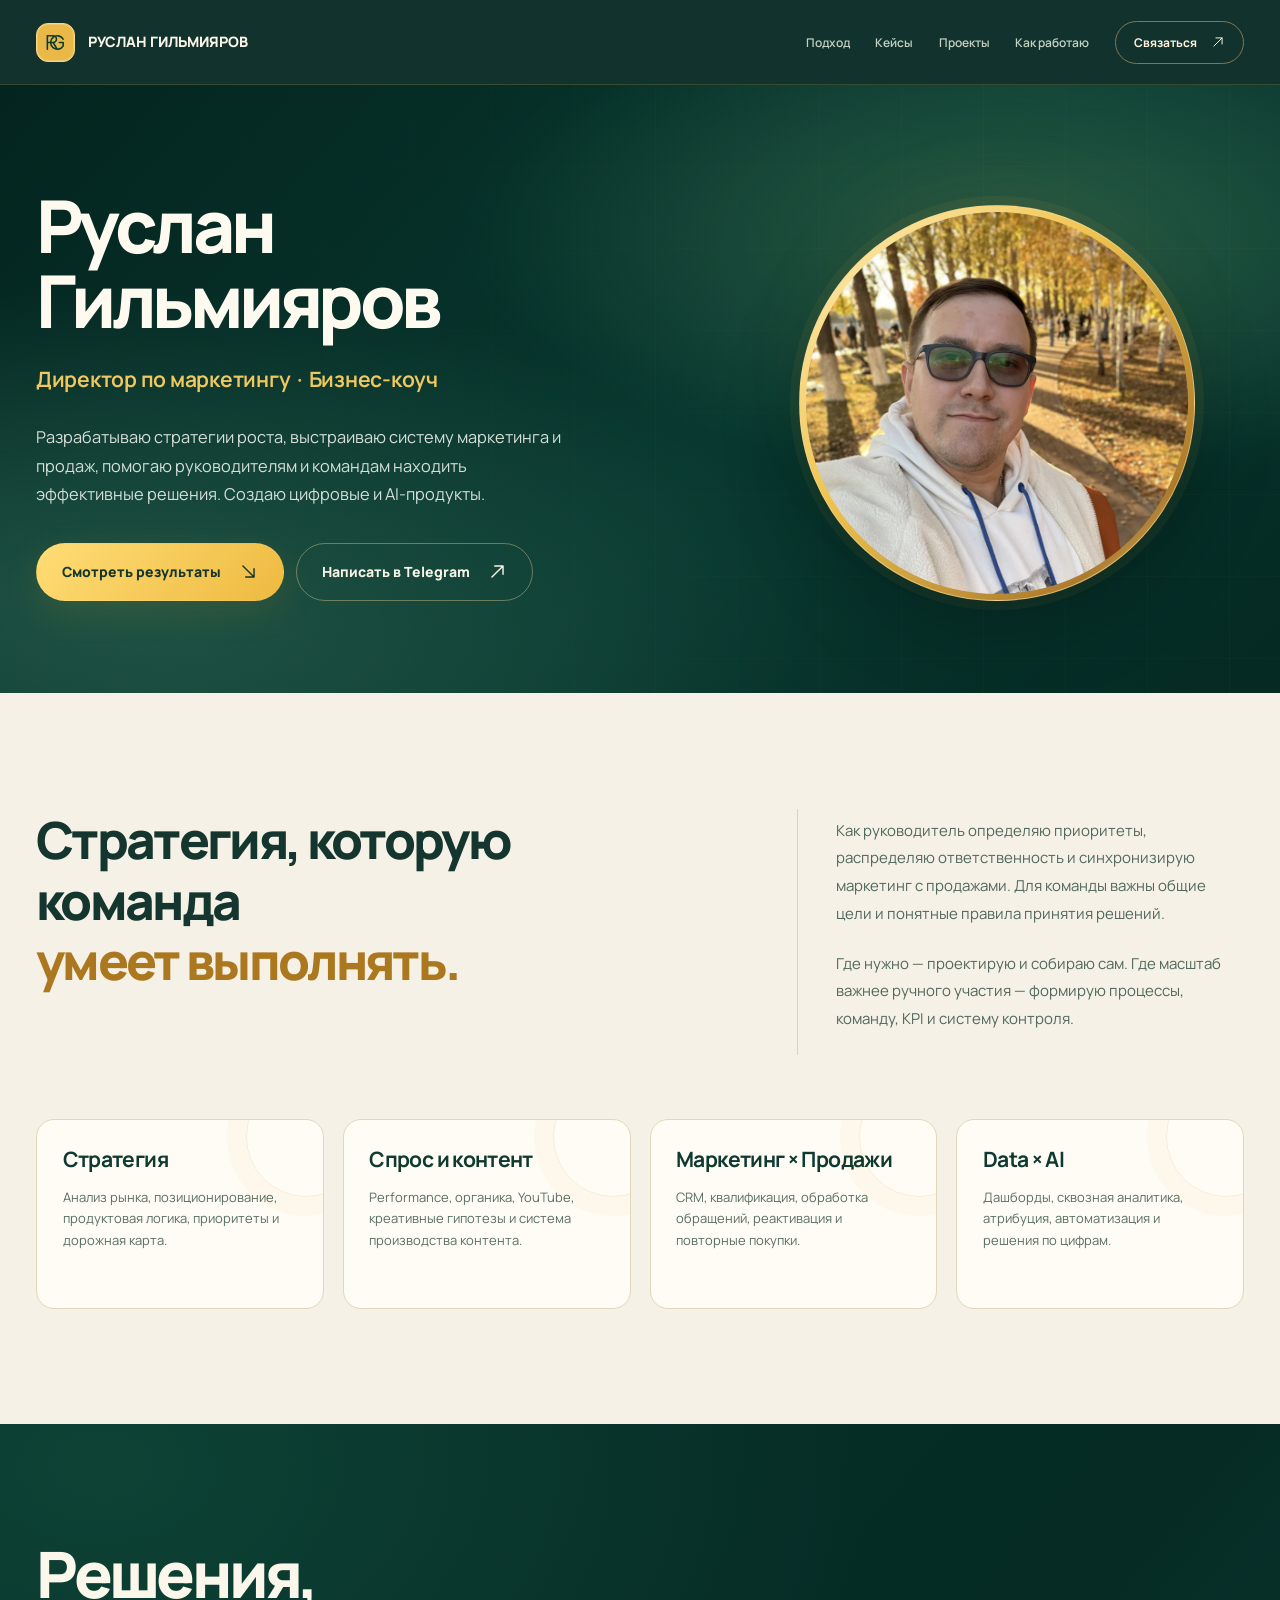
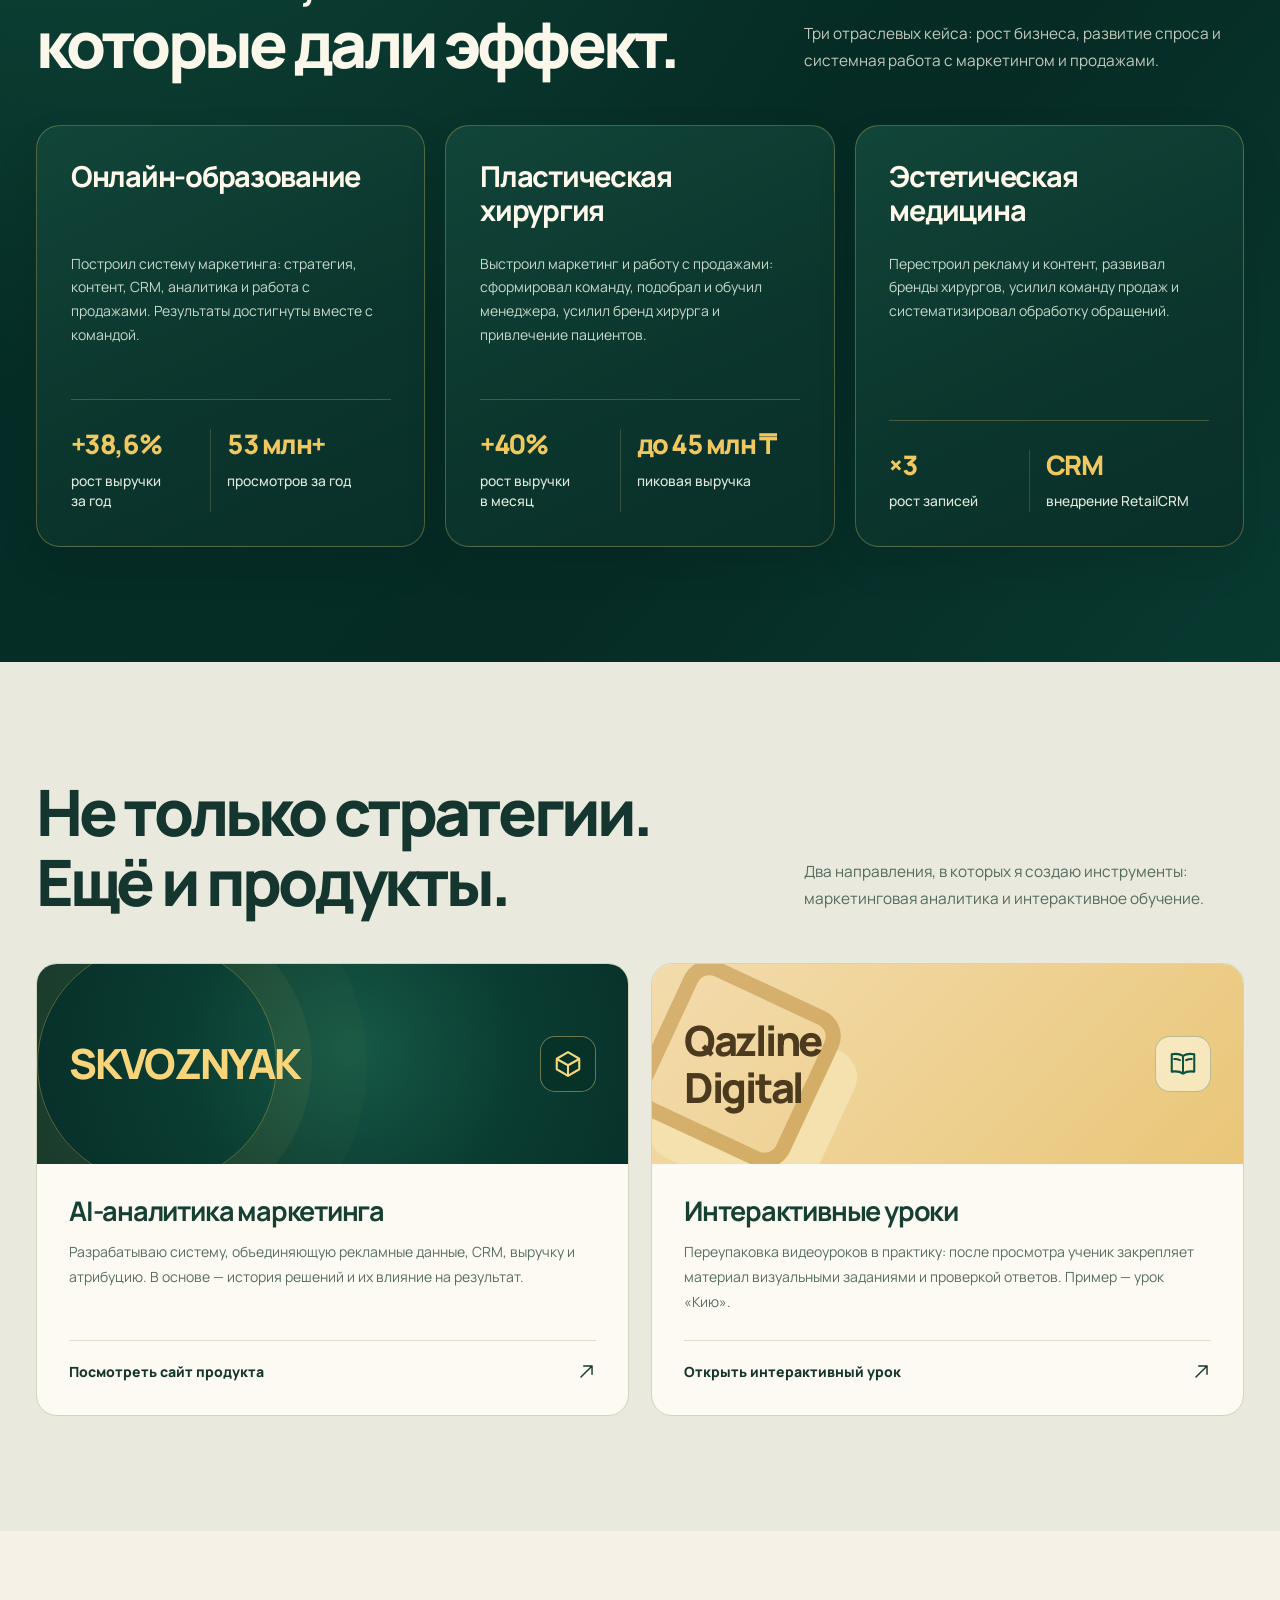
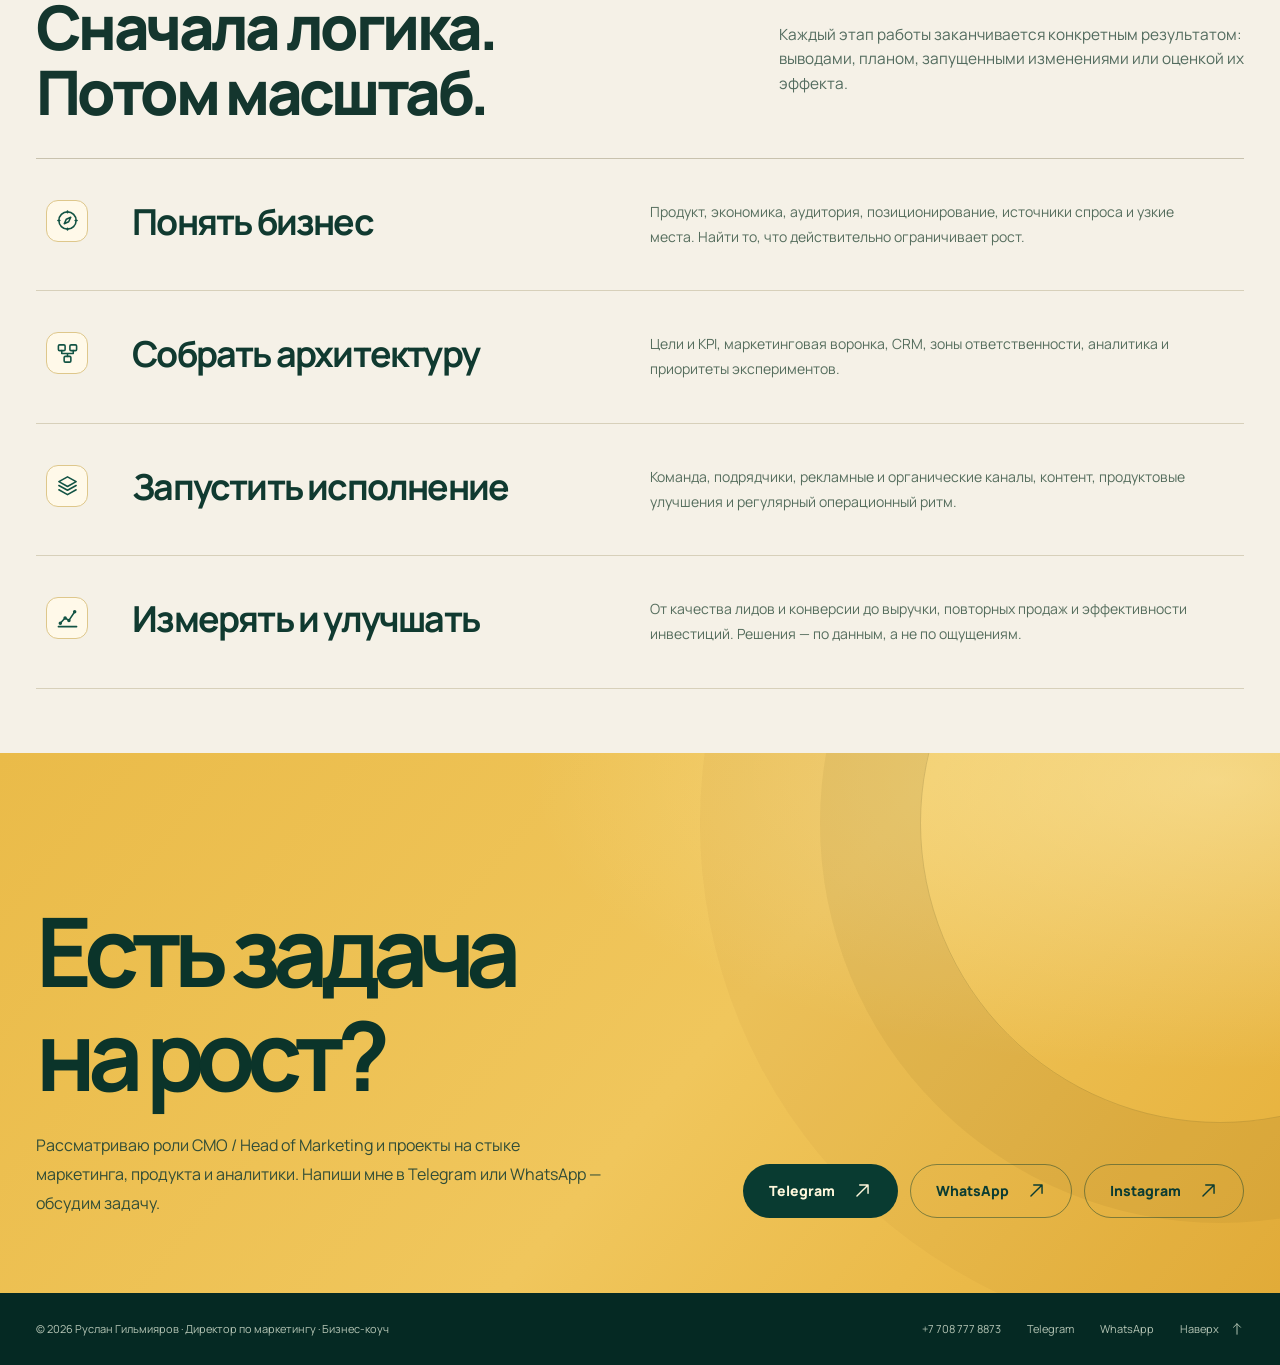
==== commit 95733123: "Refine plastic surgery case leadership and sales team wording" ====
--- a/index.html
+++ b/index.html
@@ -111,7 +111,7 @@
       <article class="case-card case-card--unified reveal">
         <div class="case-card__body">
           <h3>Пластическая хирургия</h3>
-          <p>Собрал маркетинговую команду, пригласил и обучил менеджера продаж, развивал бренд хирурга и увеличивал поток пациентов.</p>
+          <p>Выстроил маркетинг и работу с продажами: сформировал команду, подобрал и обучил менеджера, усилил бренд хирурга и привлечение пациентов.</p>
         </div>
         <div class="case-card__metrics">
           <div class="case-card__metric">
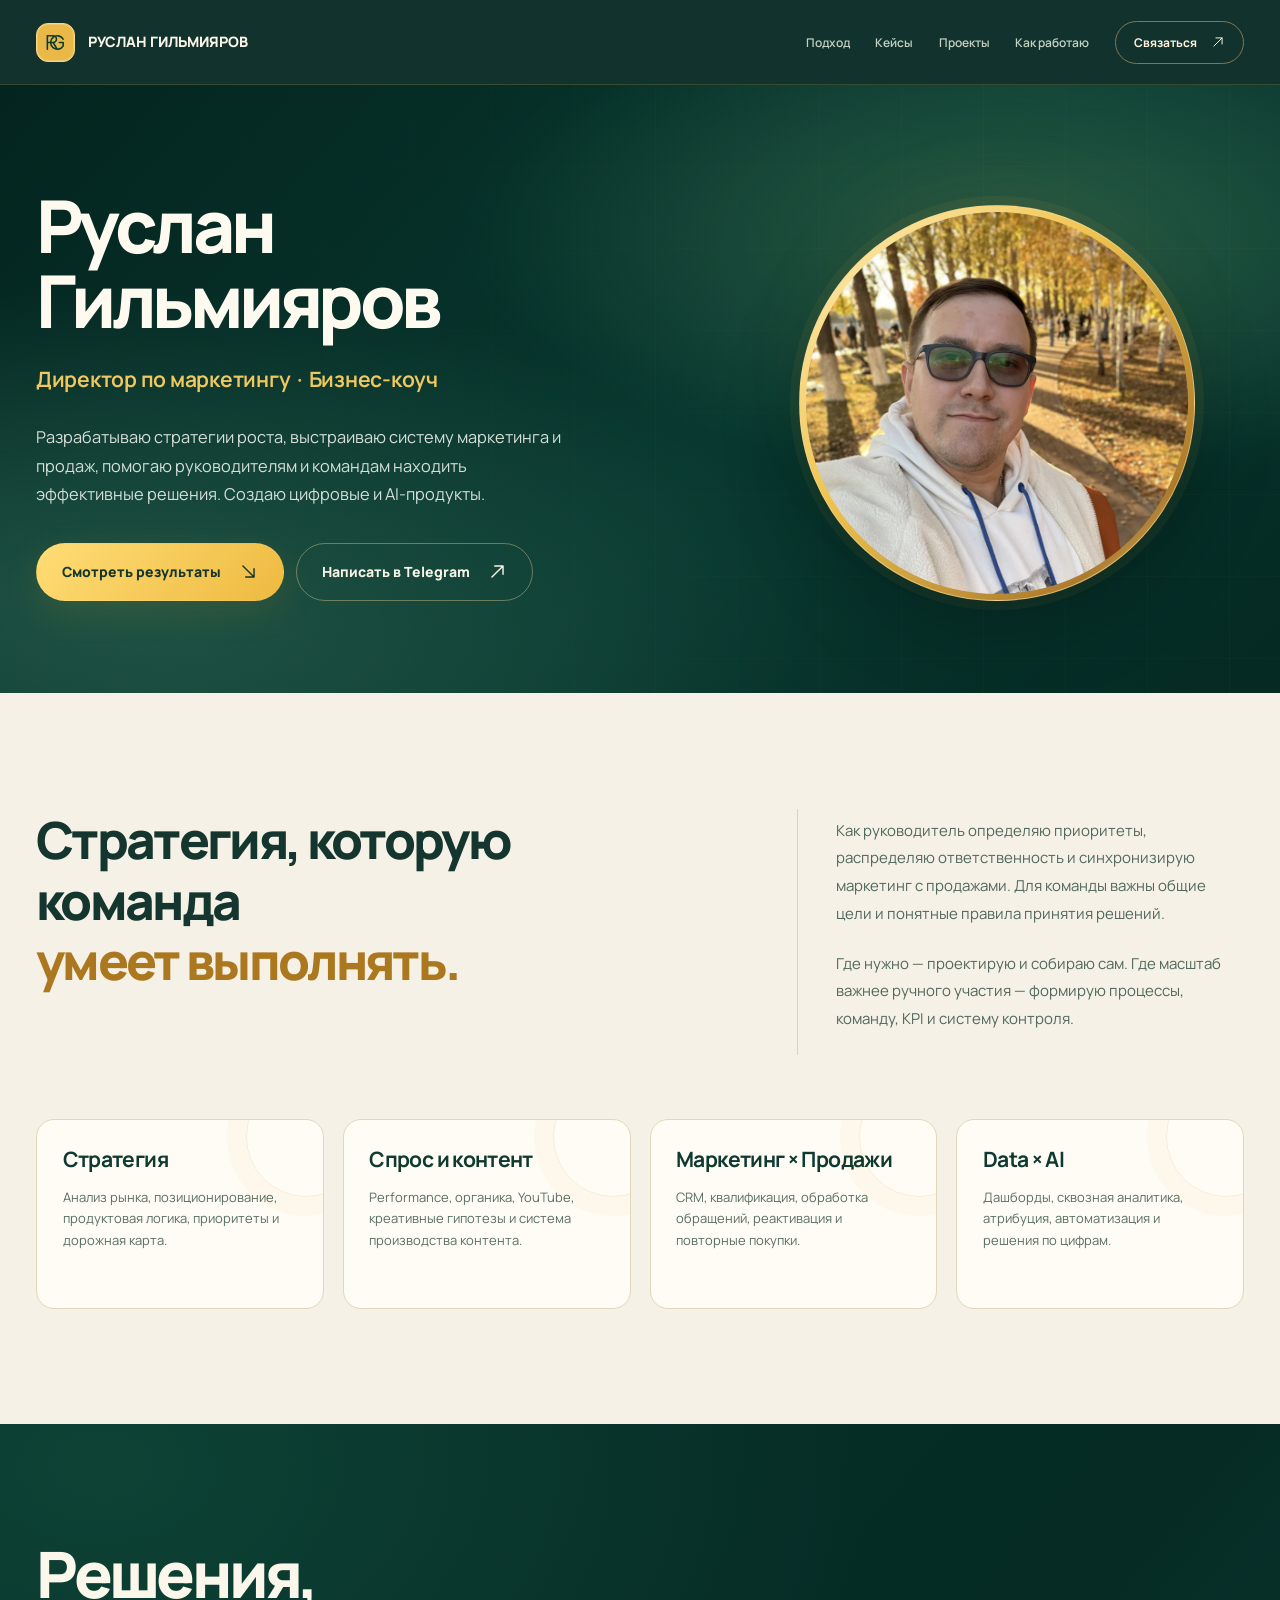
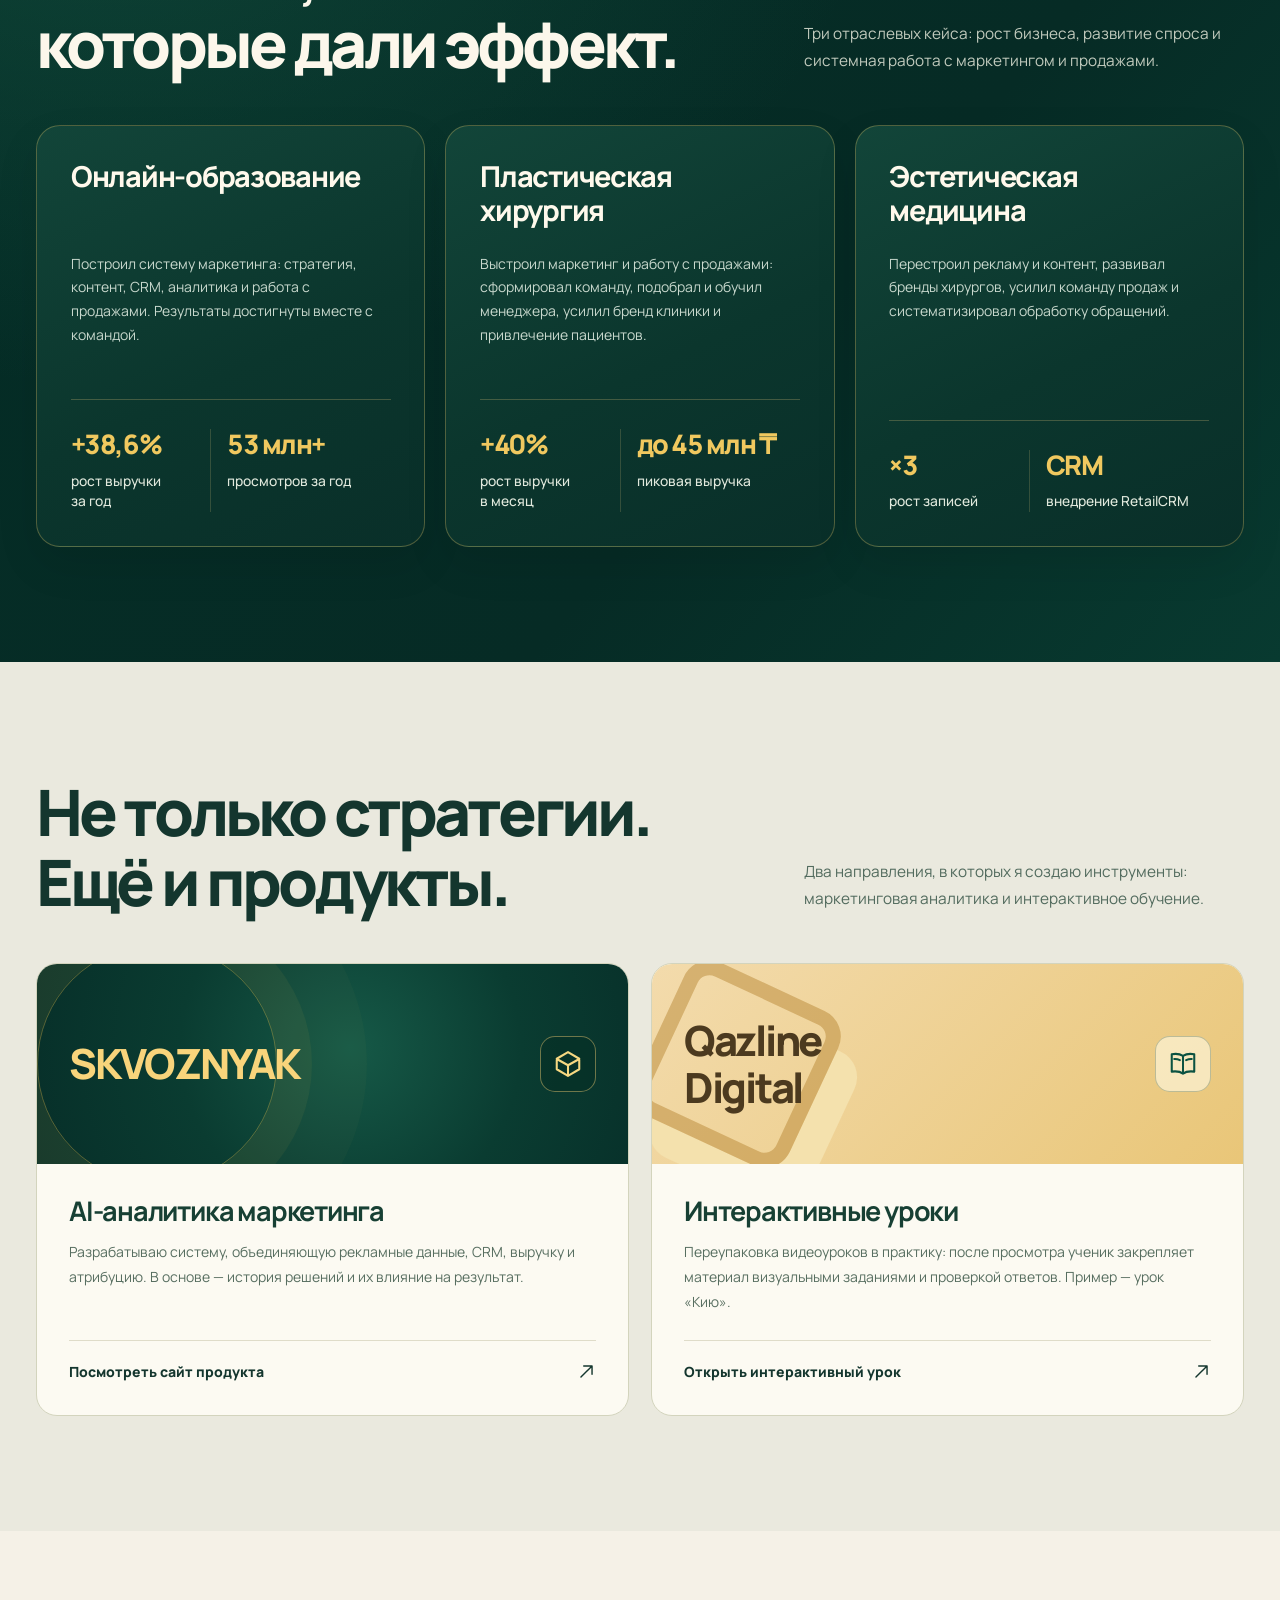
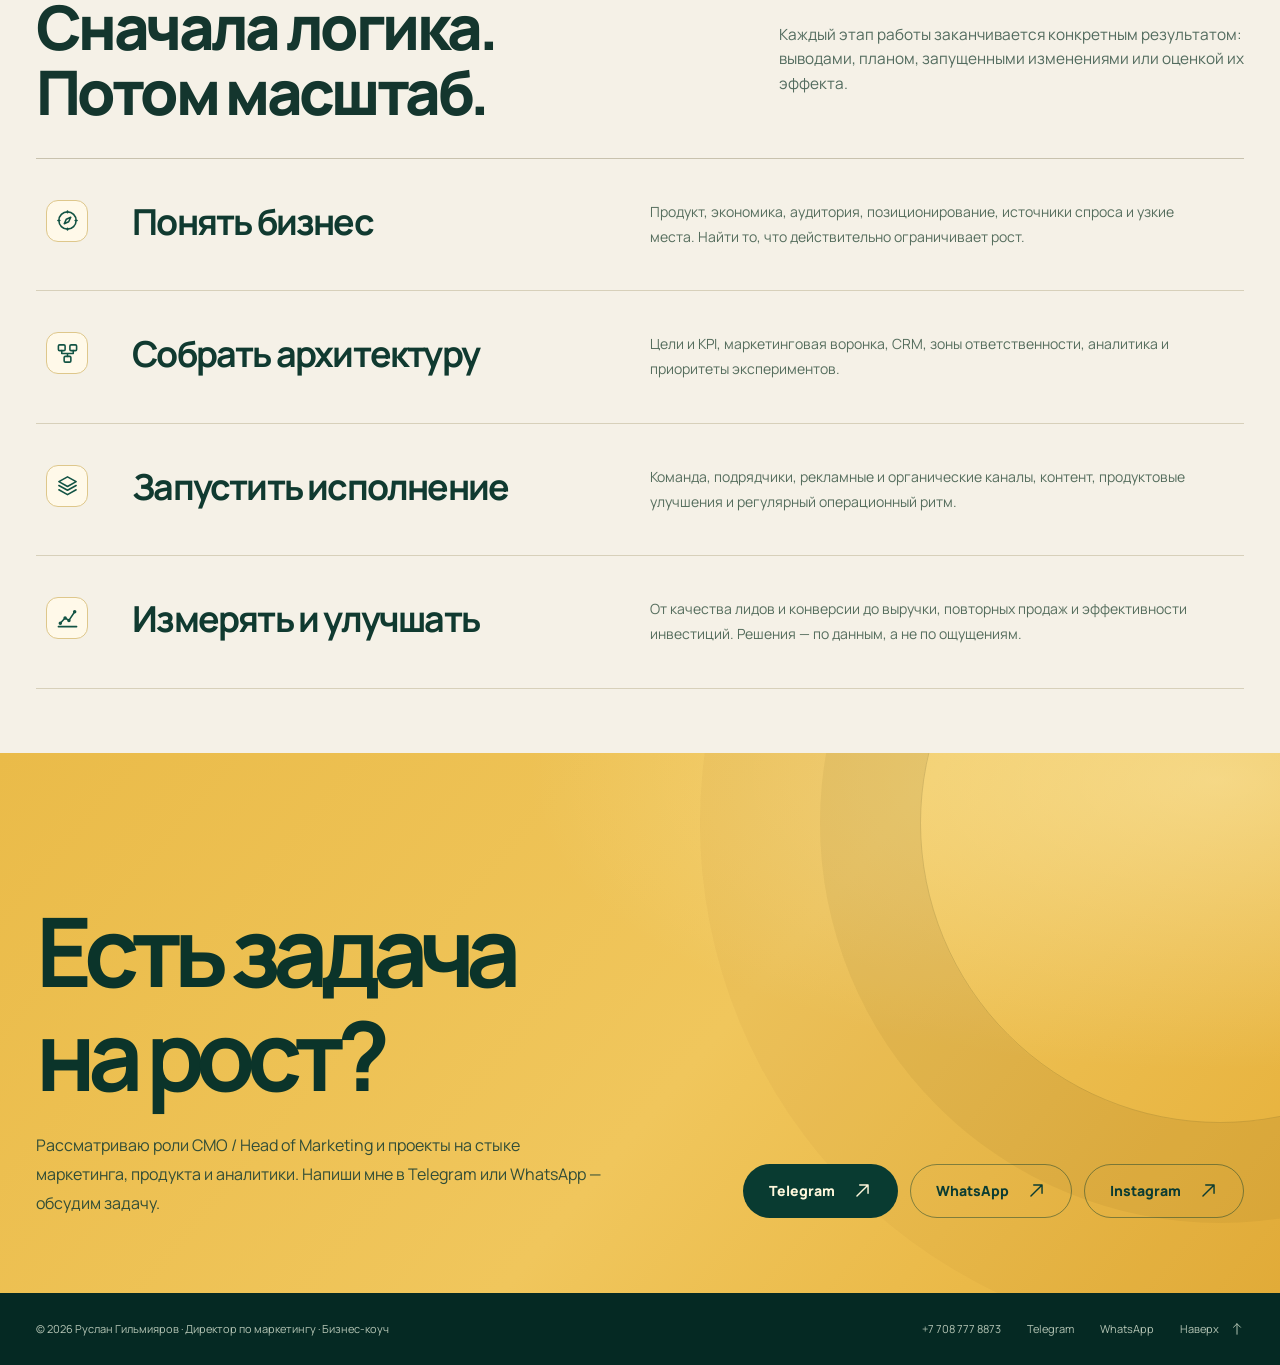
==== commit fb4239a7: "Update surgery case wording to clinic brand" ====
--- a/index.html
+++ b/index.html
@@ -111,7 +111,7 @@
       <article class="case-card case-card--unified reveal">
         <div class="case-card__body">
           <h3>Пластическая хирургия</h3>
-          <p>Выстроил маркетинг и работу с продажами: сформировал команду, подобрал и обучил менеджера, усилил бренд хирурга и привлечение пациентов.</p>
+          <p>Выстроил маркетинг и работу с продажами: сформировал команду, подобрал и обучил менеджера, усилил бренд клиники и привлечение пациентов.</p>
         </div>
         <div class="case-card__metrics">
           <div class="case-card__metric">
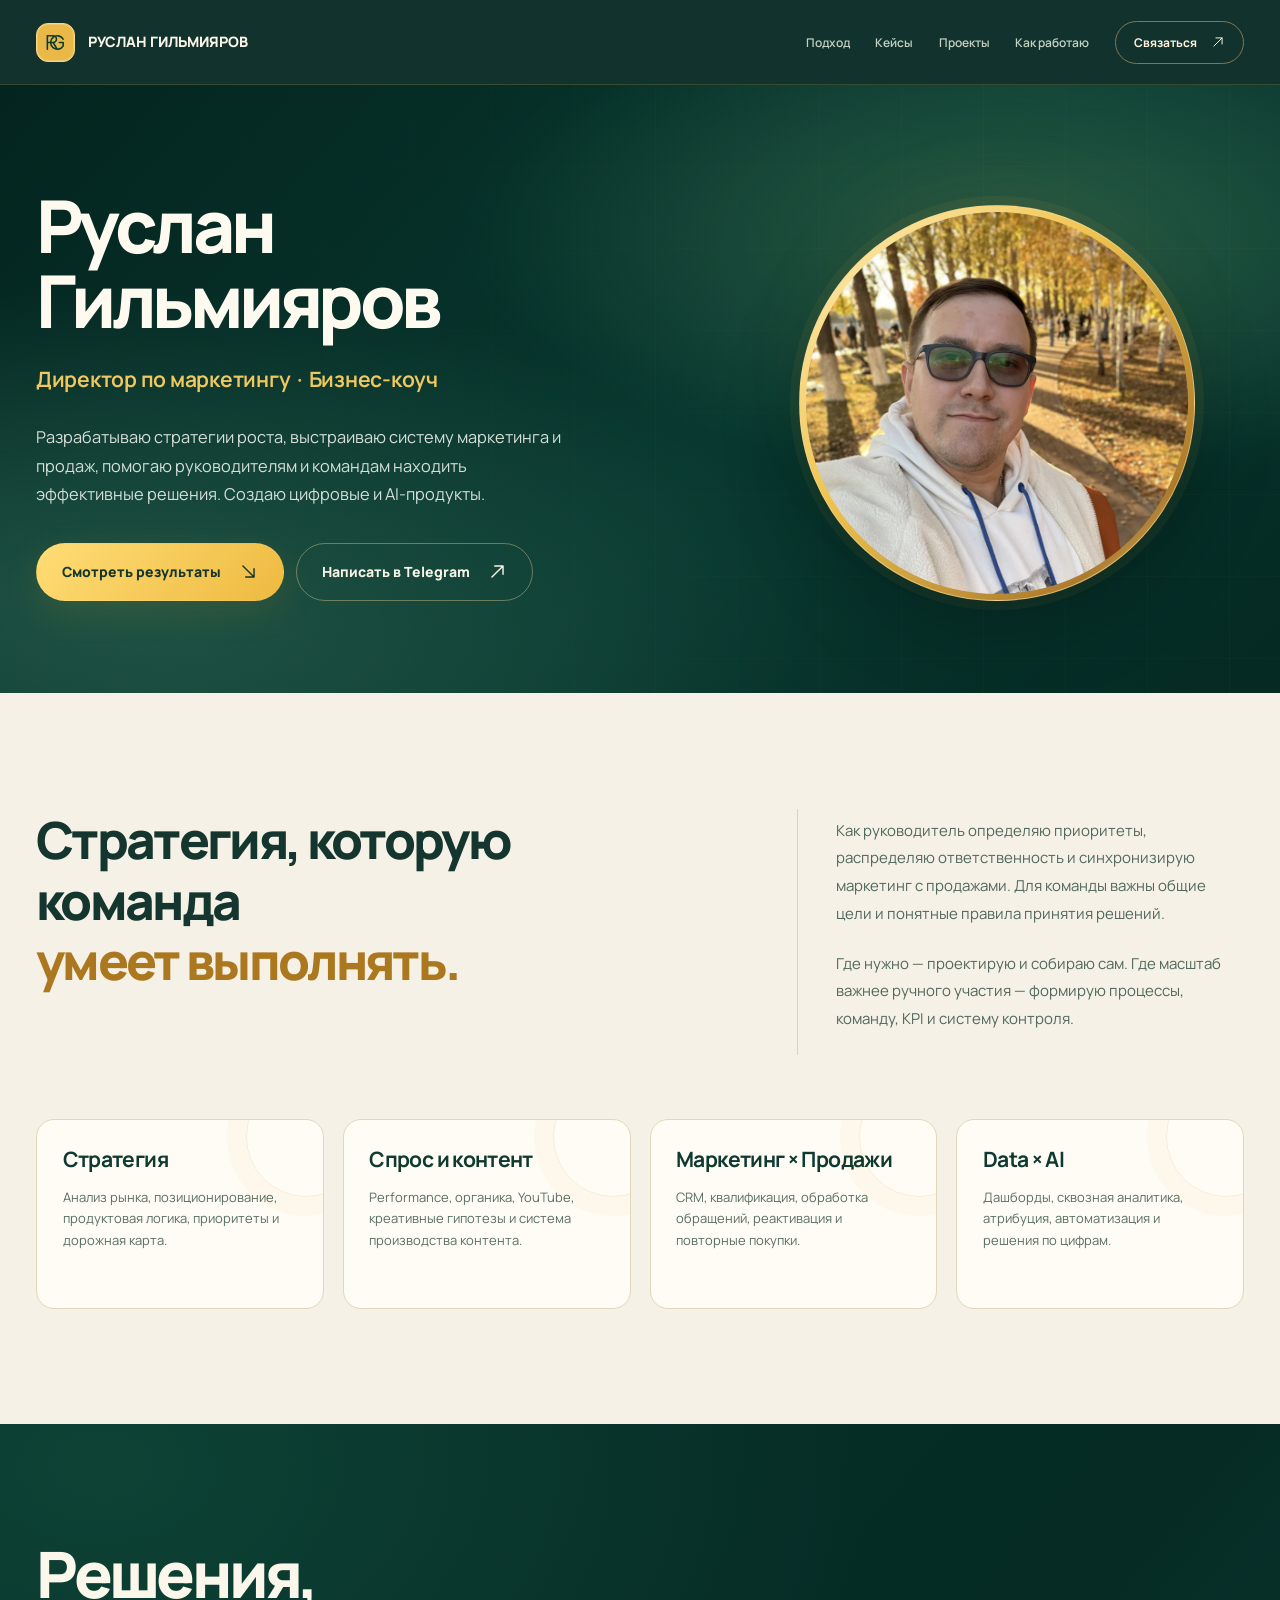
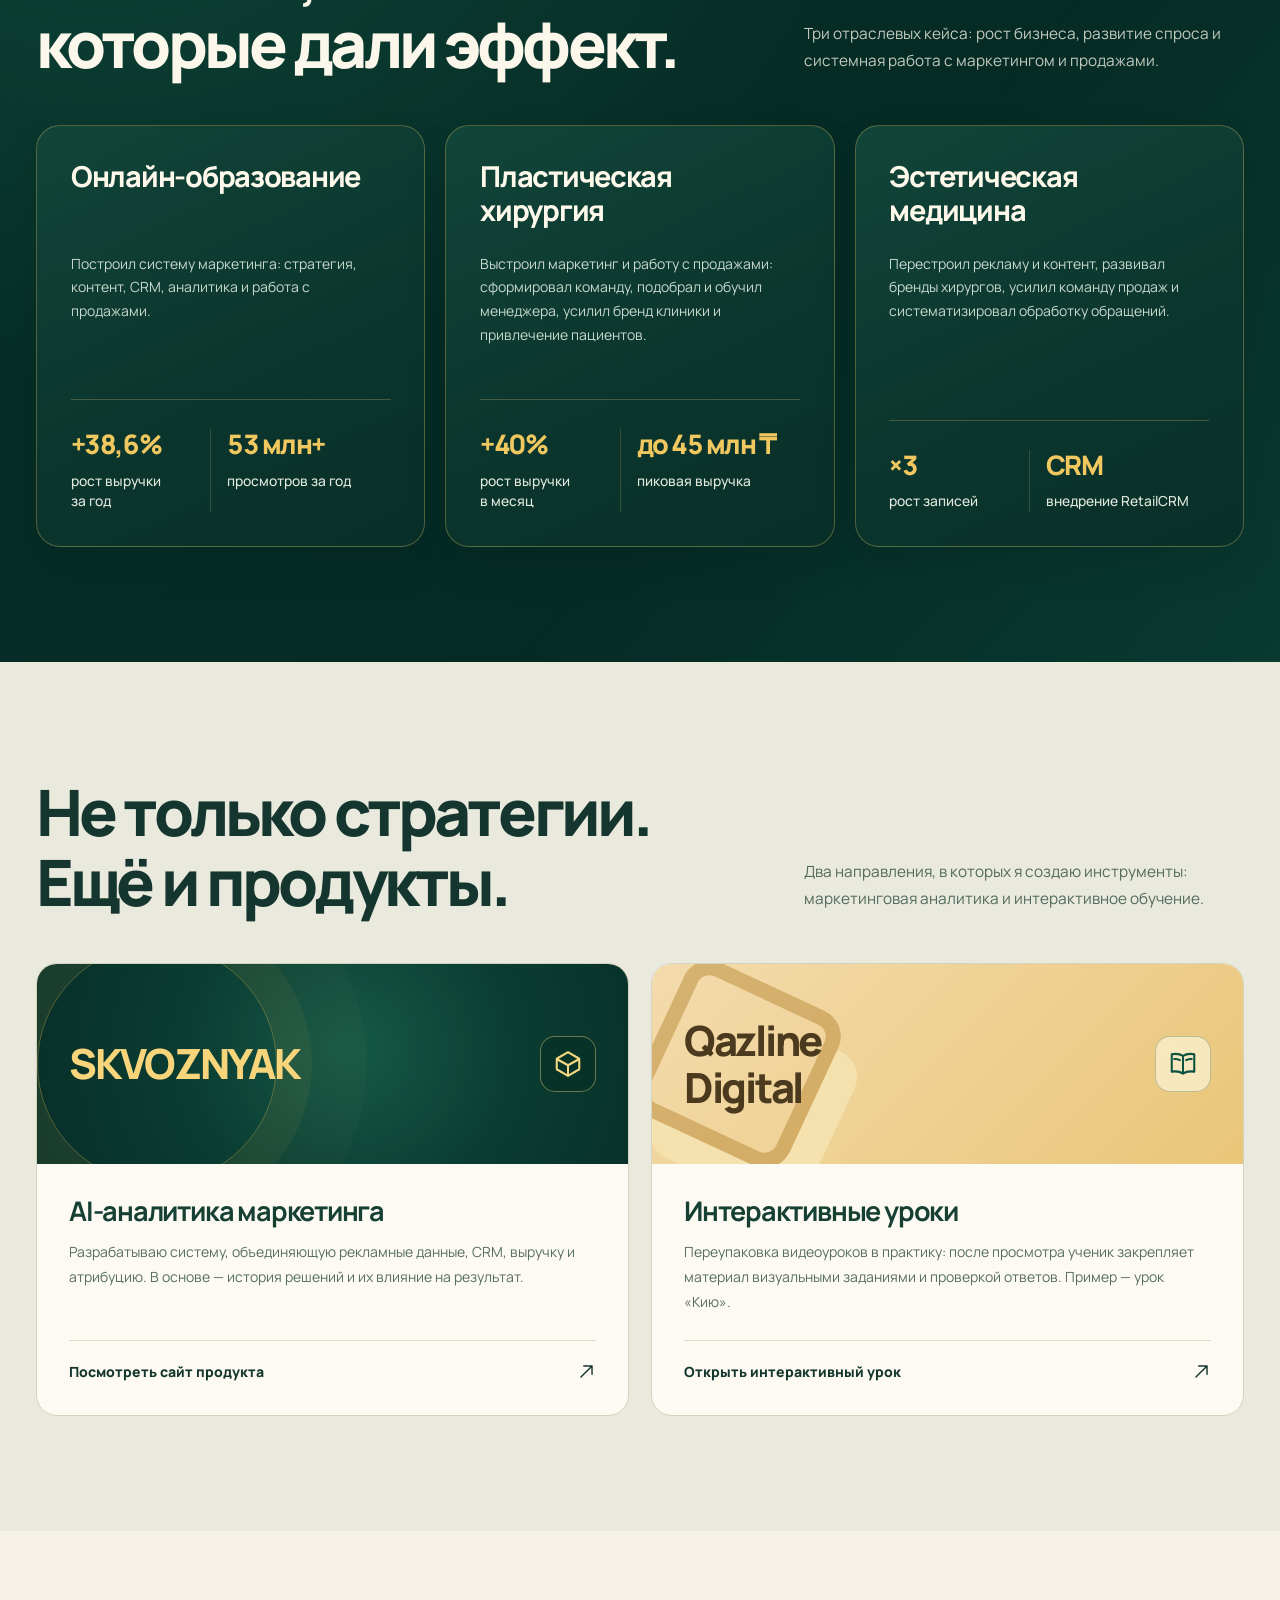
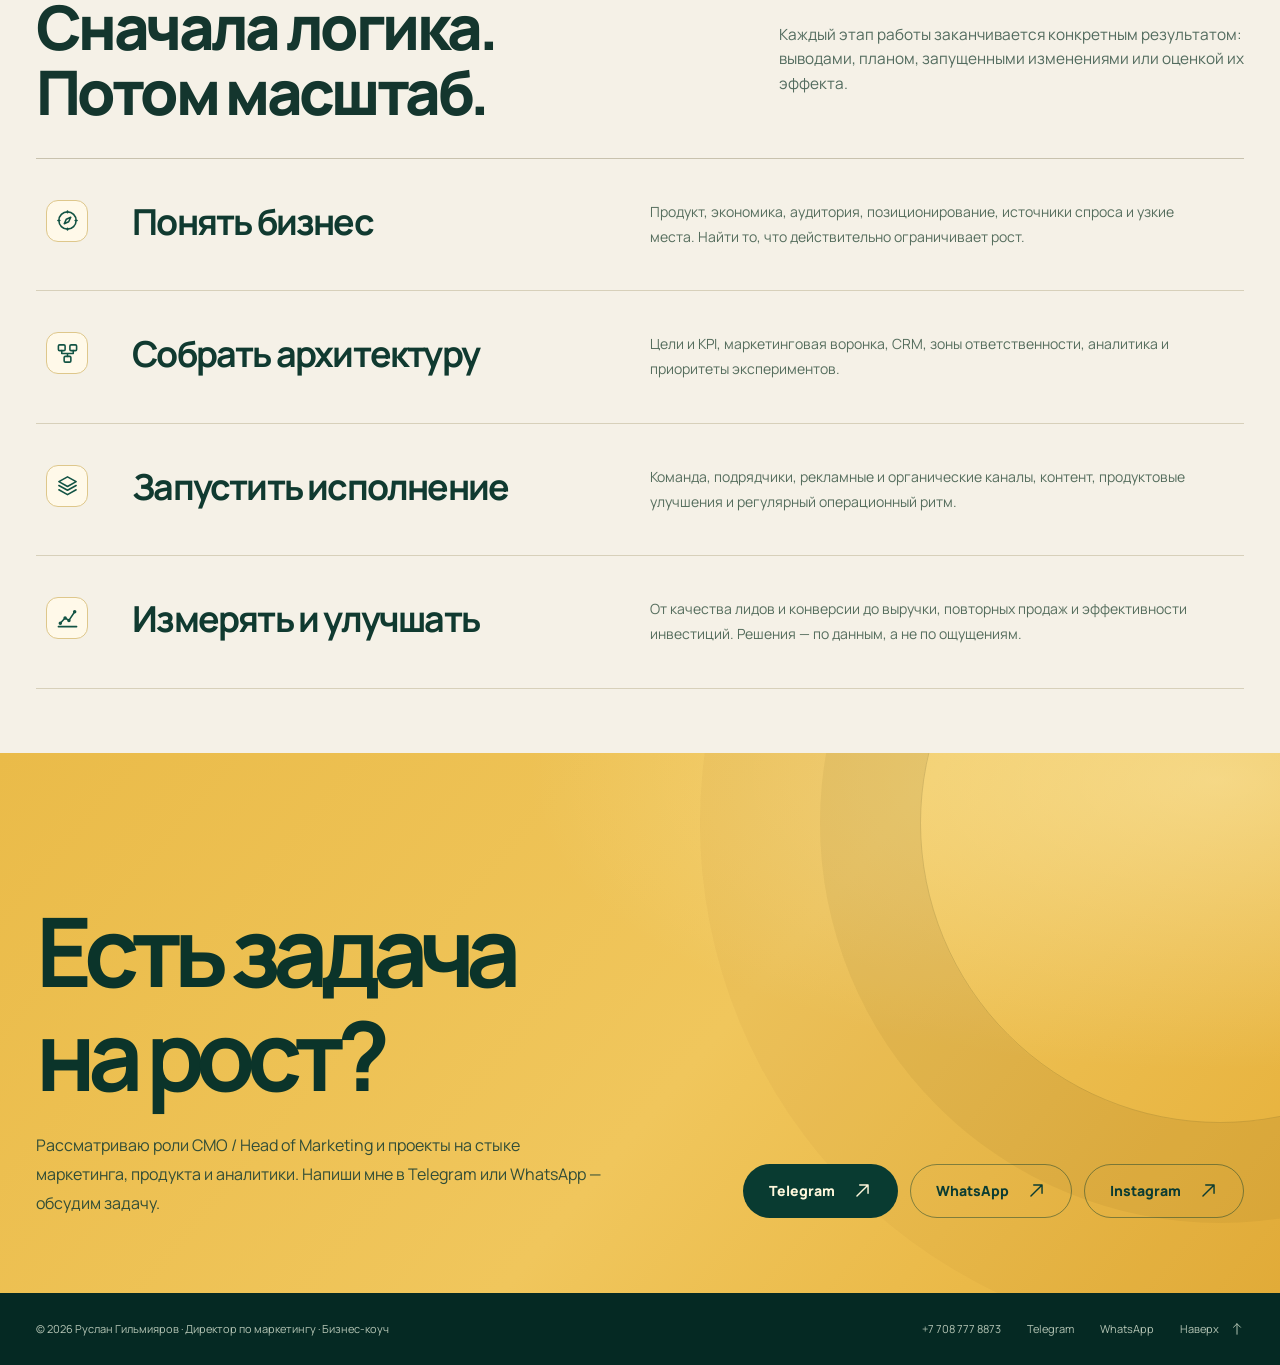
==== commit d78eca22: "Remove redundant team attribution from EdTech case" ====
--- a/index.html
+++ b/index.html
@@ -95,7 +95,7 @@
       <article class="case-card case-card--unified reveal">
         <div class="case-card__body">
           <h3>Онлайн-образование</h3>
-          <p>Построил систему маркетинга: стратегия, контент, CRM, аналитика и работа с продажами. Результаты достигнуты вместе с командой.</p>
+          <p>Построил систему маркетинга: стратегия, контент, CRM, аналитика и работа с продажами.</p>
         </div>
         <div class="case-card__metrics">
           <div class="case-card__metric">
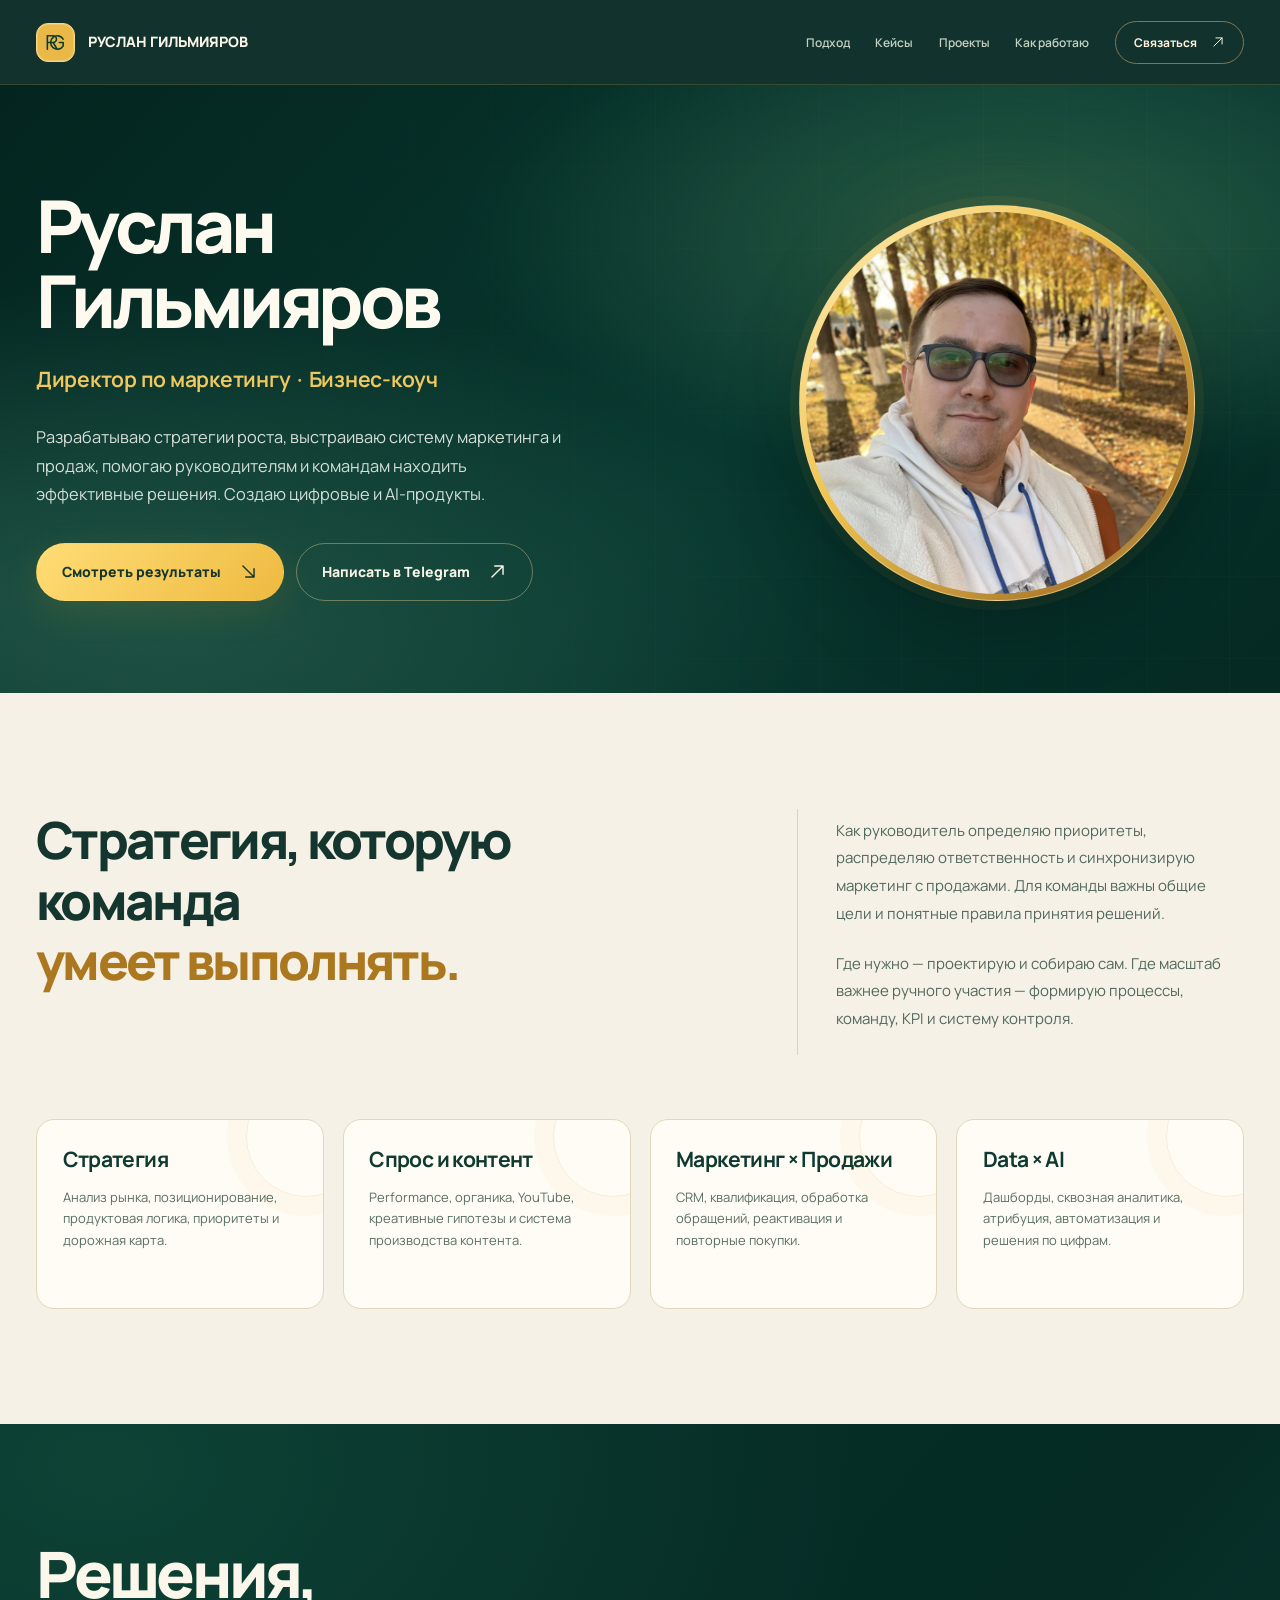
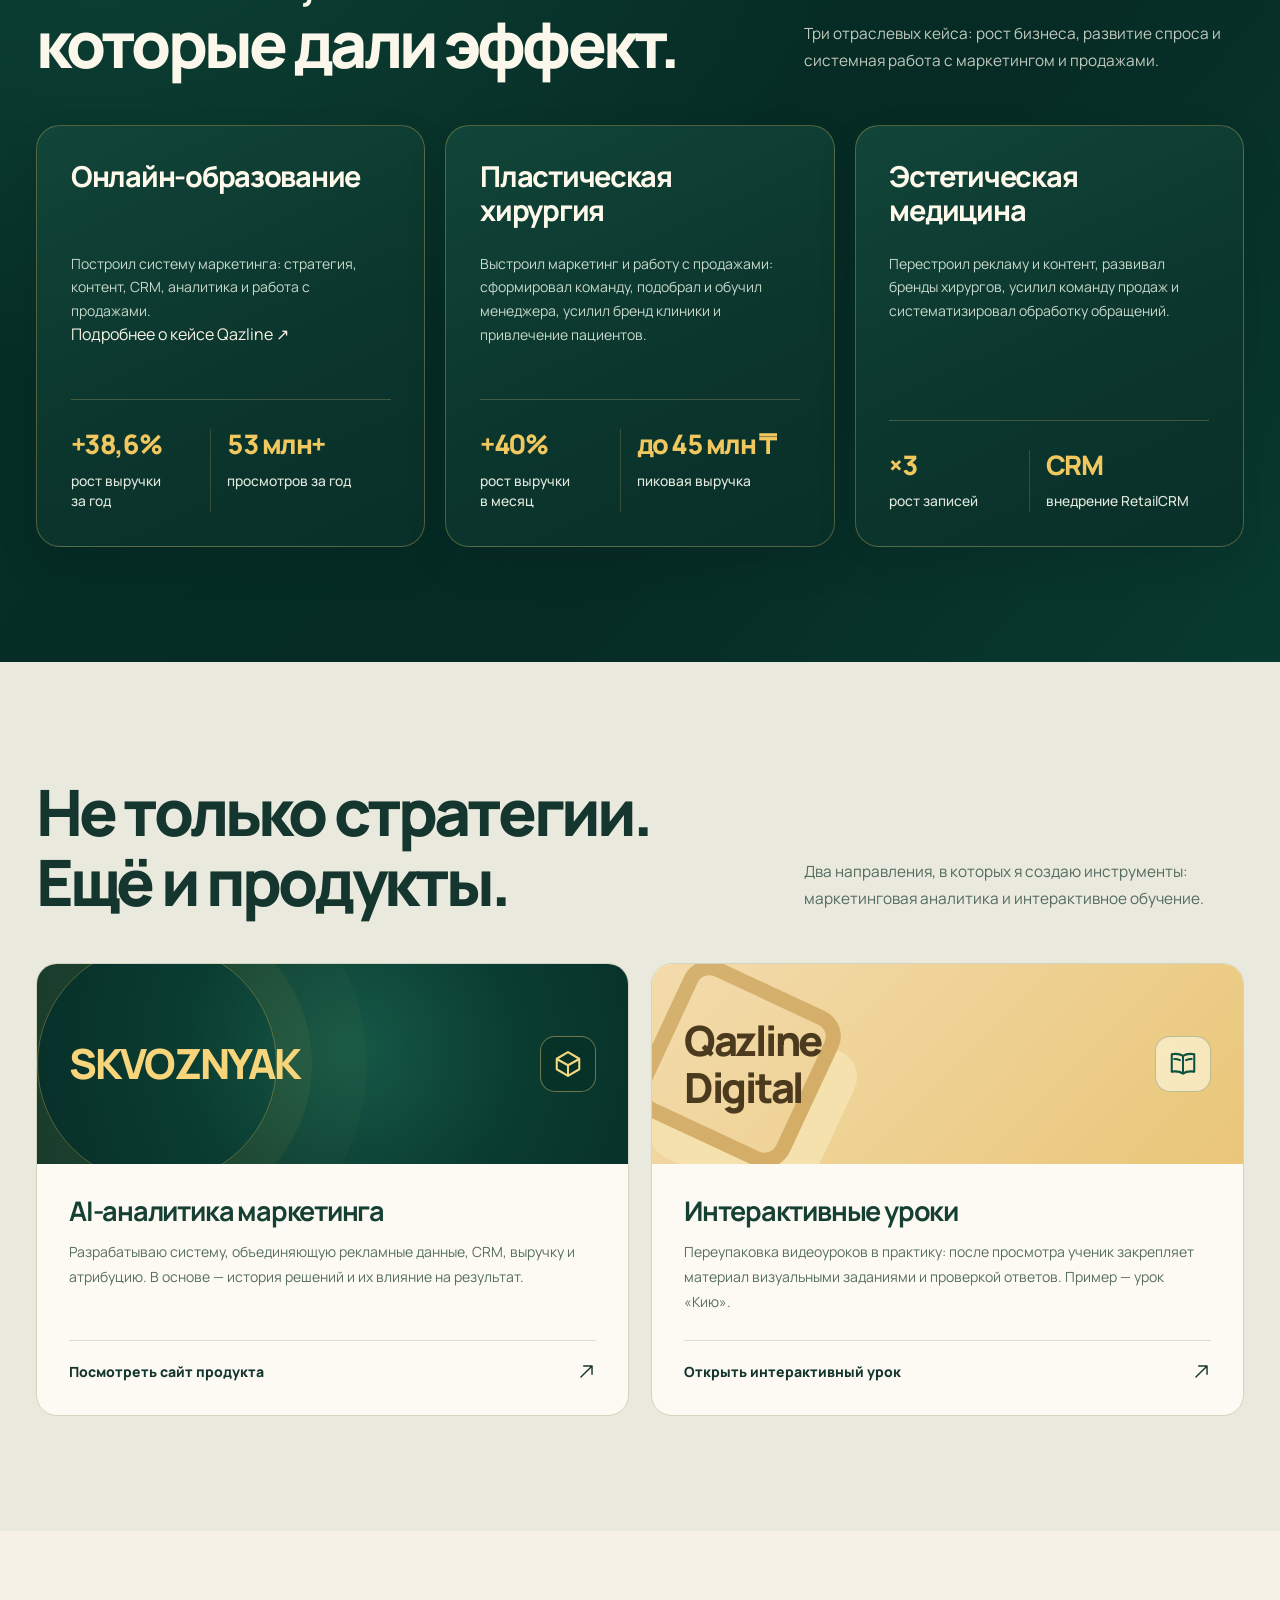
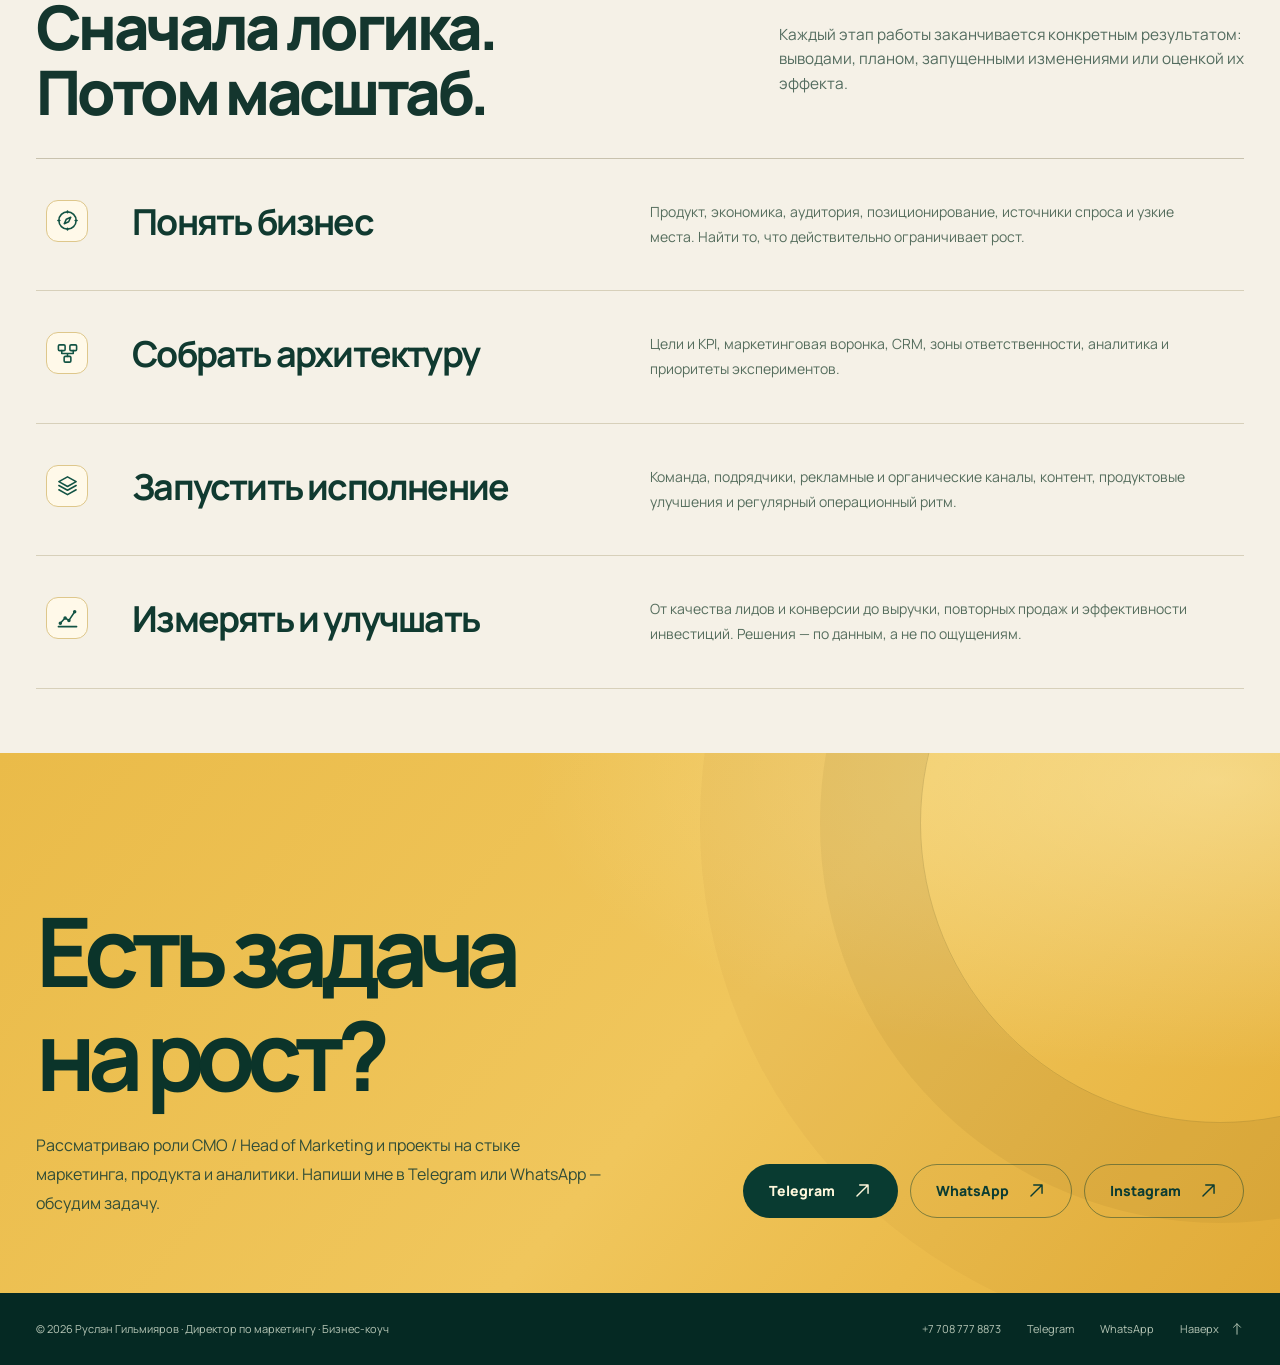
==== commit 85bd95fa: "Link Qazline case card to newly published standalone case study" ====
--- a/index.html
+++ b/index.html
@@ -96,6 +96,7 @@
         <div class="case-card__body">
           <h3>Онлайн-образование</h3>
           <p>Построил систему маркетинга: стратегия, контент, CRM, аналитика и работа с продажами.</p>
+          <a class="case-card__link" href="./cases/qazline/" aria-label="Подробнее о кейсе Qazline">Подробнее о кейсе Qazline <span aria-hidden="true">↗</span></a>
         </div>
         <div class="case-card__metrics">
           <div class="case-card__metric">
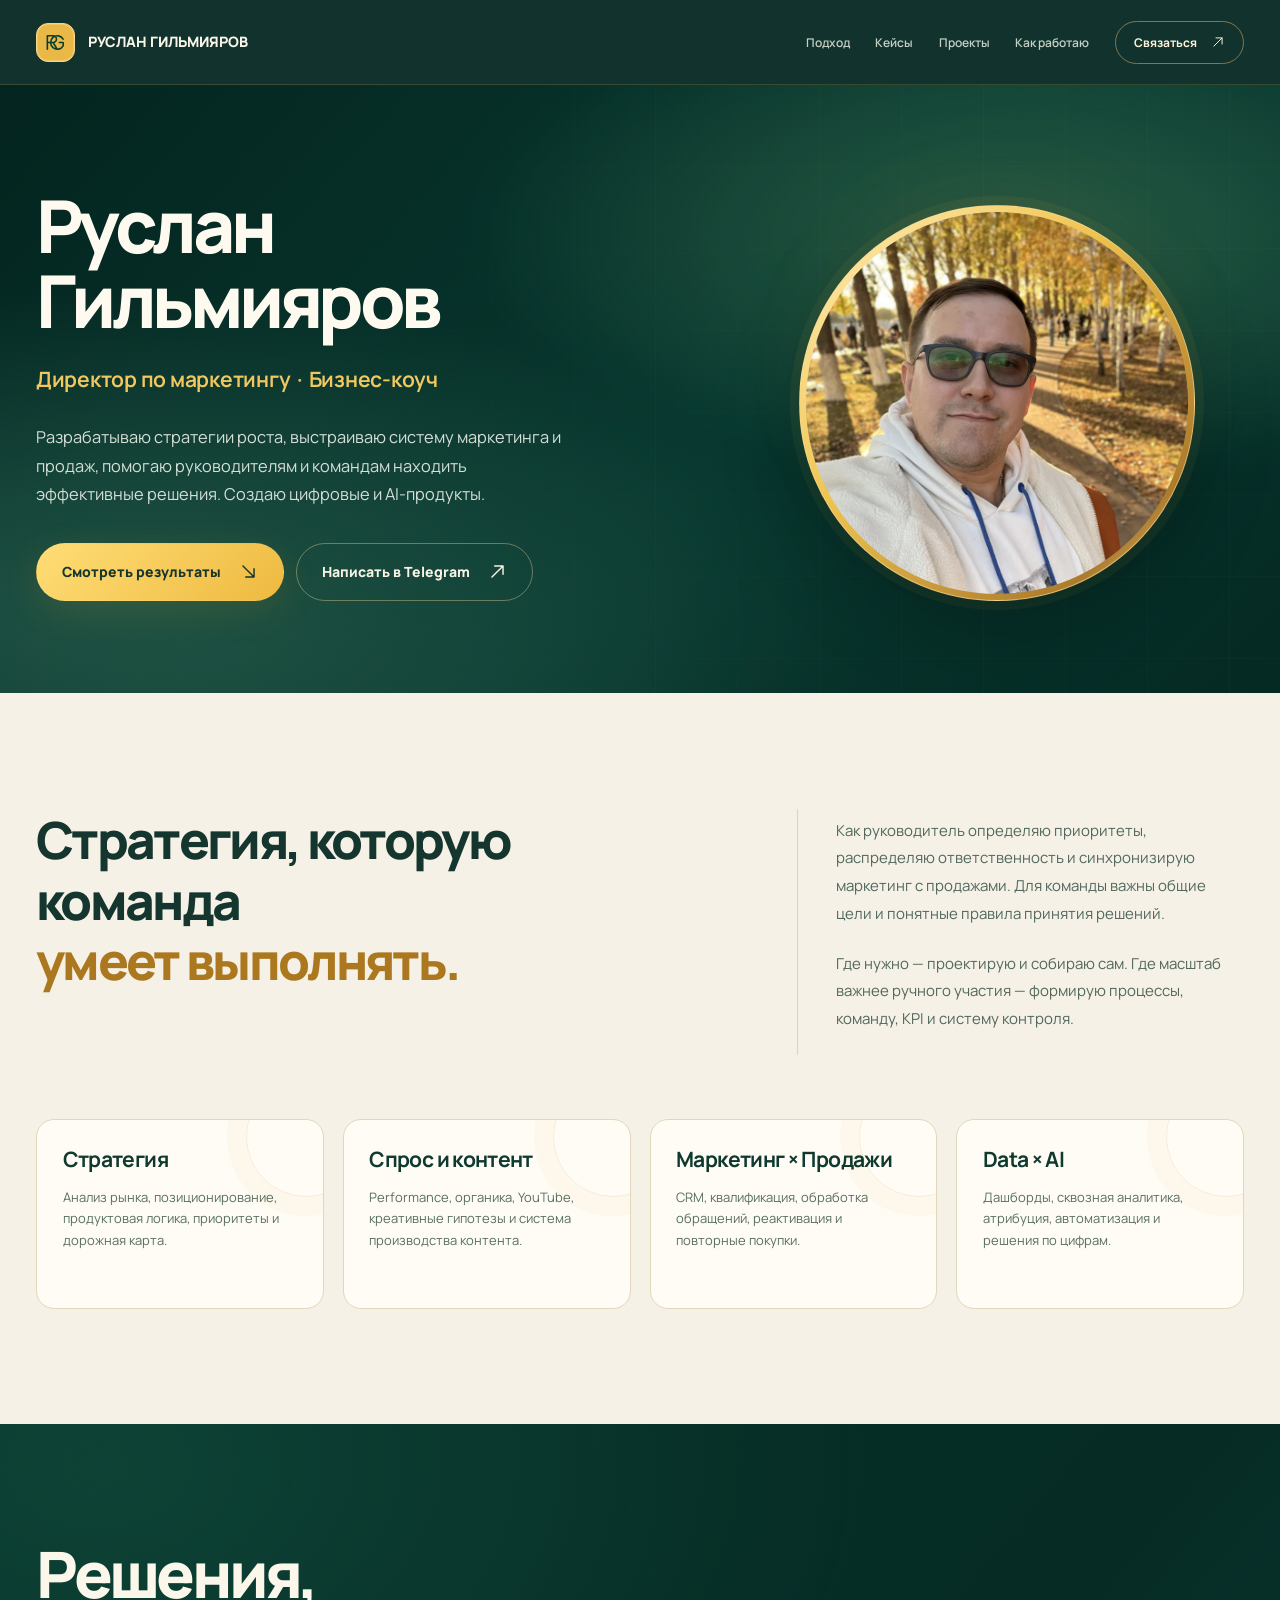
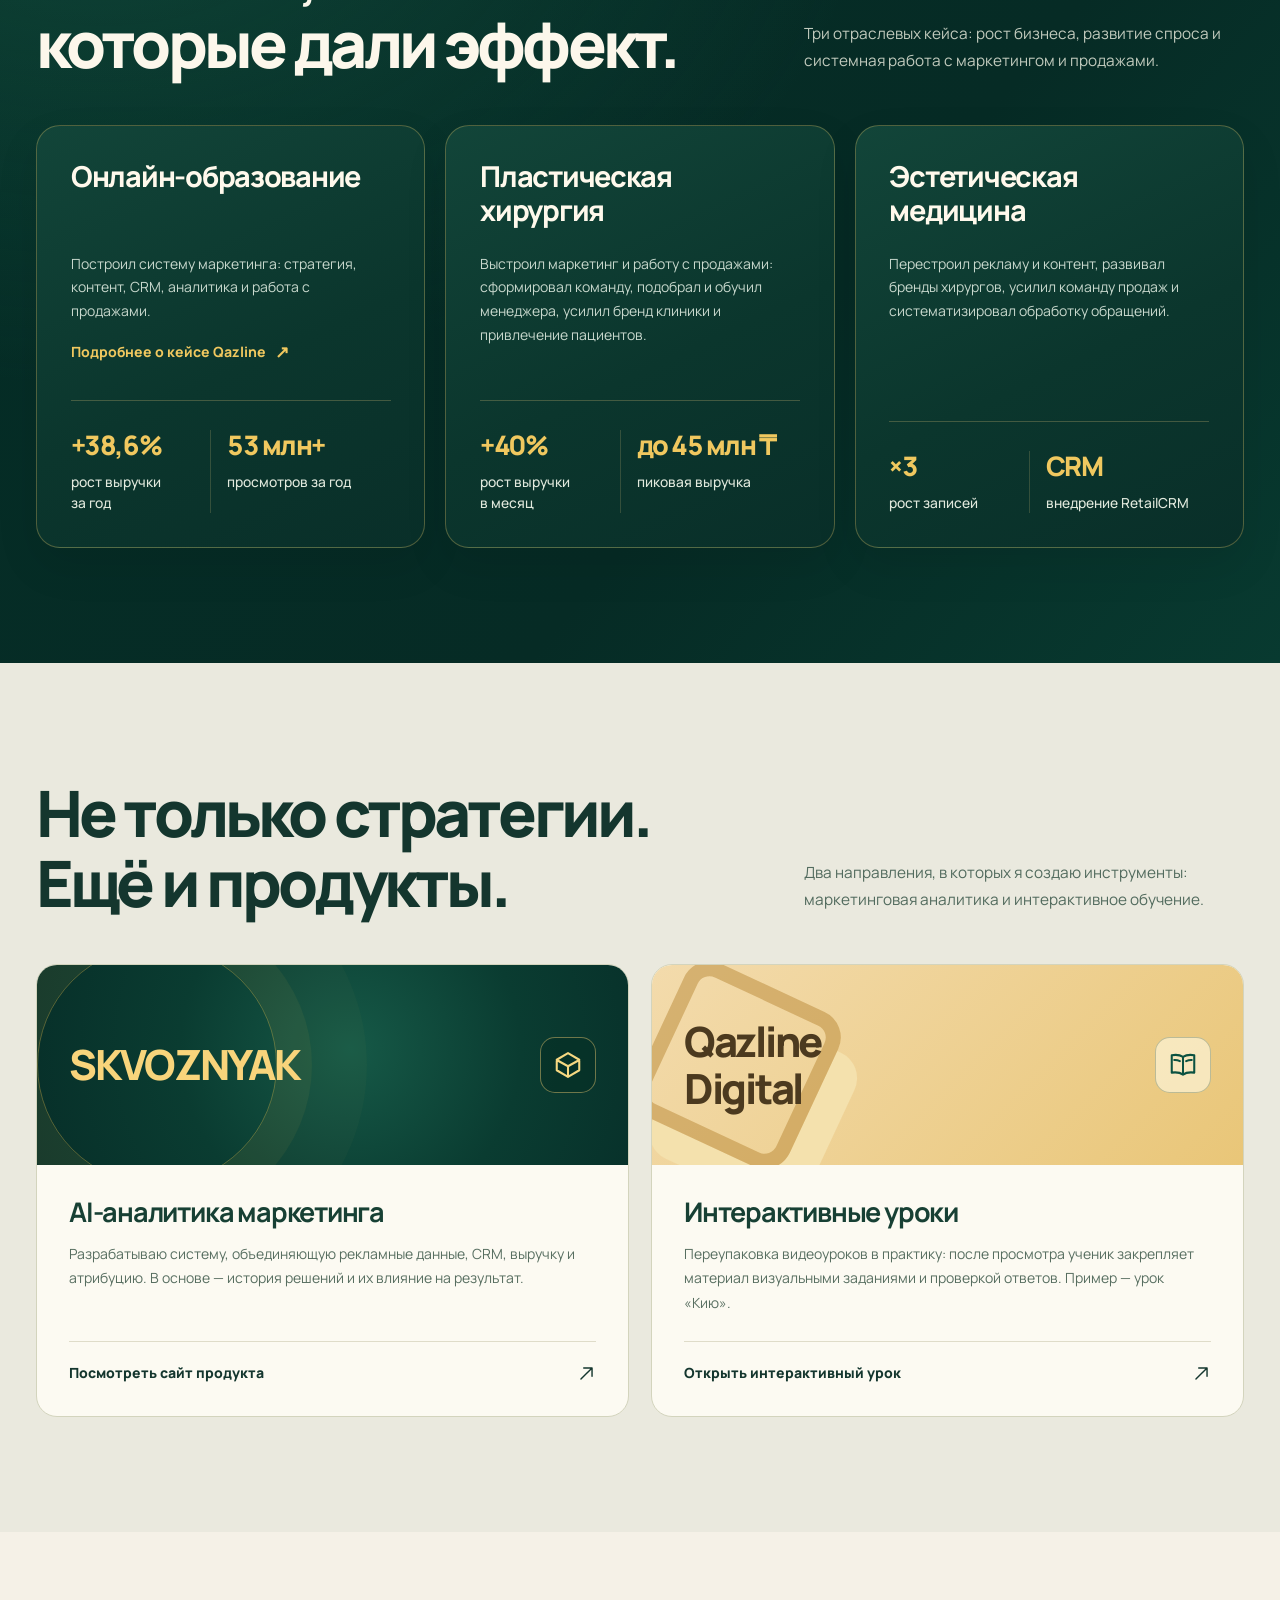
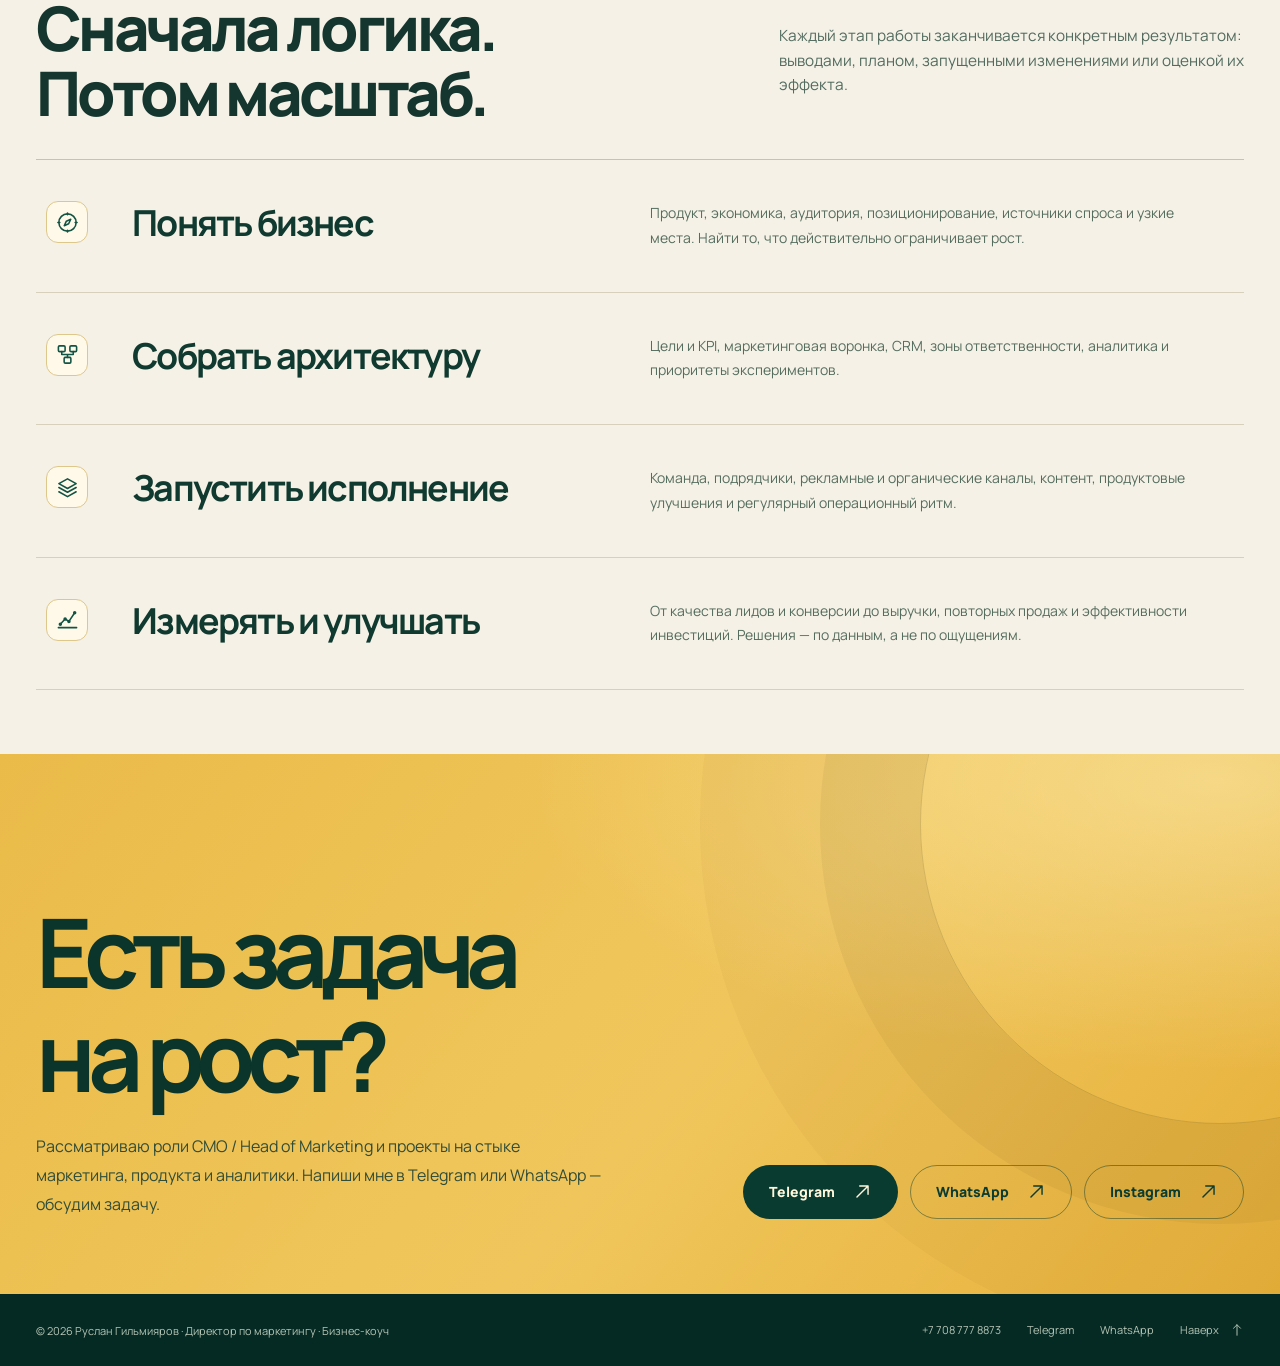
==== commit 8cd8d877: "Bust CSS cache for Qazline portfolio case link" ====
--- a/index.html
+++ b/index.html
@@ -16,7 +16,7 @@
 <meta name="twitter:image" content="https://gilmiyaroff.github.io/gilmiyarov/og-image.PNG">
 <link rel="canonical" href="https://gilmiyaroff.github.io/gilmiyarov/">
 <link rel="stylesheet" href="./assets/portfolio-v2.css?v=20261116">
-<link rel="stylesheet" href="./assets/portfolio-emerald-gold.css?v=kpi-captions-20261118">
+<link rel="stylesheet" href="./assets/portfolio-emerald-gold.css?v=qazline-case-20261118">
 <title>Руслан Гильмияров — Директор по маркетингу · Бизнес-коуч</title>
 </head>
 <body>
--- a/assets/portfolio-emerald-gold.css
+++ b/assets/portfolio-emerald-gold.css
@@ -1067,3 +1067,35 @@
     line-height:1.5;
   }
 }
+
+
+/* Linked Qazline case: unobtrusive CTA within the unified case card. */
+.case-section .case-card--unified .case-card__link{
+  display:inline-flex;
+  align-items:center;
+  align-self:flex-start;
+  gap:9px;
+  max-width:100%;
+  margin-top:18px;
+  color:#f0c85f;
+  font-size:clamp(13px,1.1vw,15px);
+  font-weight:750;
+  line-height:1.5;
+  text-decoration:none;
+  text-underline-offset:5px;
+  transition:color .2s ease;
+}
+.case-section .case-card--unified .case-card__link:hover{
+  color:#fff3d2;
+  text-decoration:underline;
+}
+.case-section .case-card--unified .case-card__link span{
+  font-size:17px;
+  line-height:1;
+}
+@media(max-width:779px){
+  .case-section .case-card--unified .case-card__link{
+    margin-top:17px;
+    font-size:14px;
+  }
+}
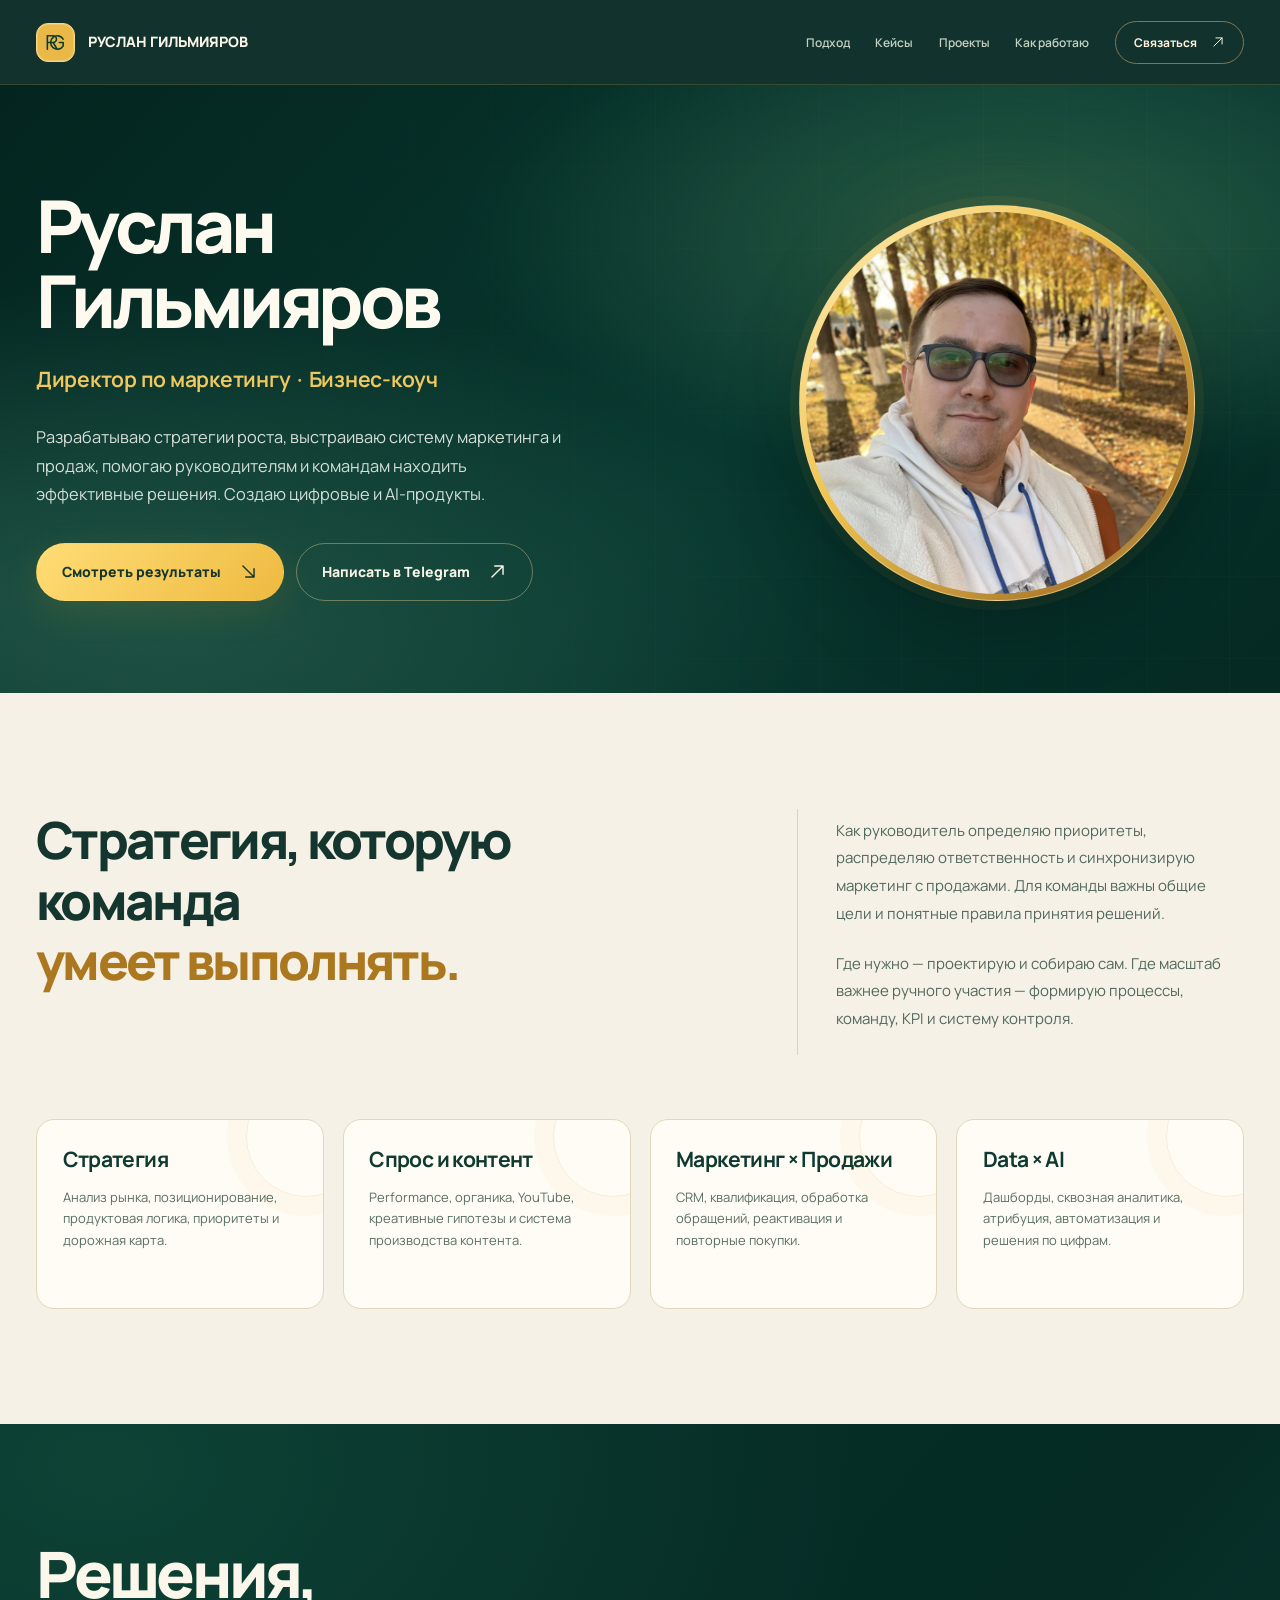
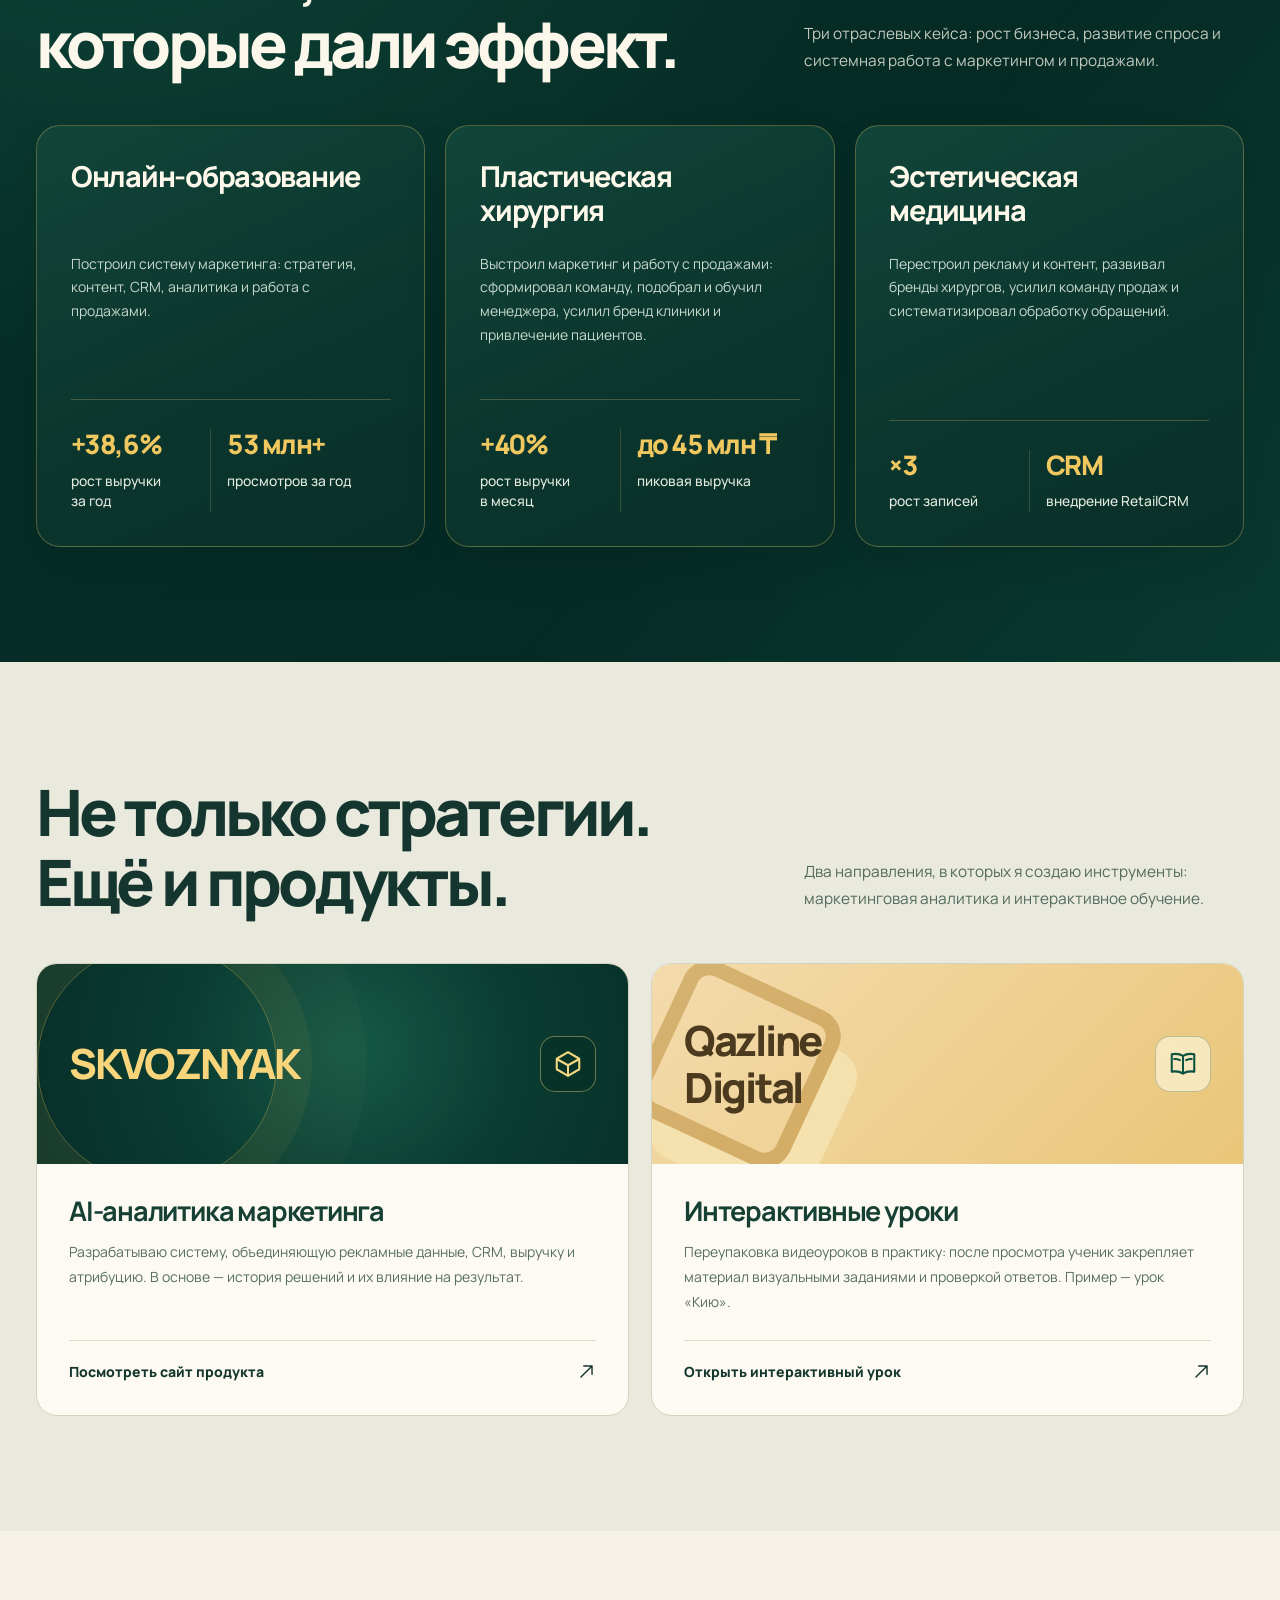
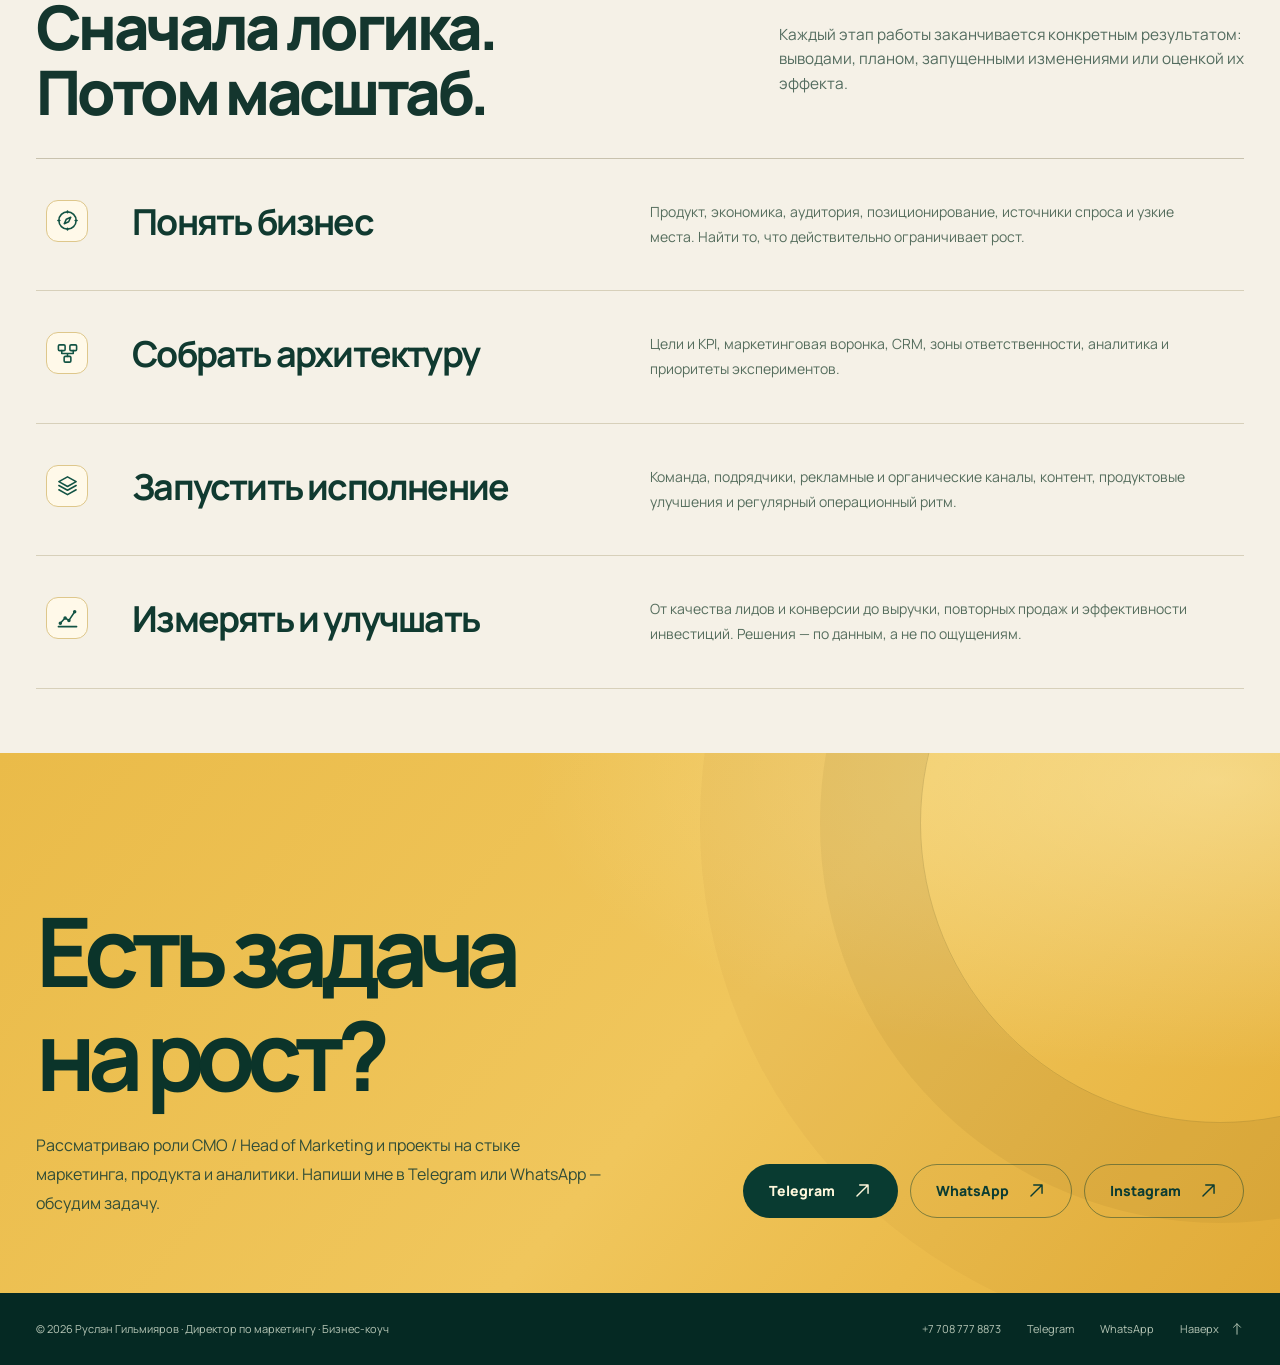
==== commit 08ff9ed7: "Remove Qazline case link from portfolio" ====
--- a/index.html
+++ b/index.html
@@ -96,7 +96,6 @@
         <div class="case-card__body">
           <h3>Онлайн-образование</h3>
           <p>Построил систему маркетинга: стратегия, контент, CRM, аналитика и работа с продажами.</p>
-          <a class="case-card__link" href="./cases/qazline/" aria-label="Подробнее о кейсе Qazline">Подробнее о кейсе Qazline <span aria-hidden="true">↗</span></a>
         </div>
         <div class="case-card__metrics">
           <div class="case-card__metric">
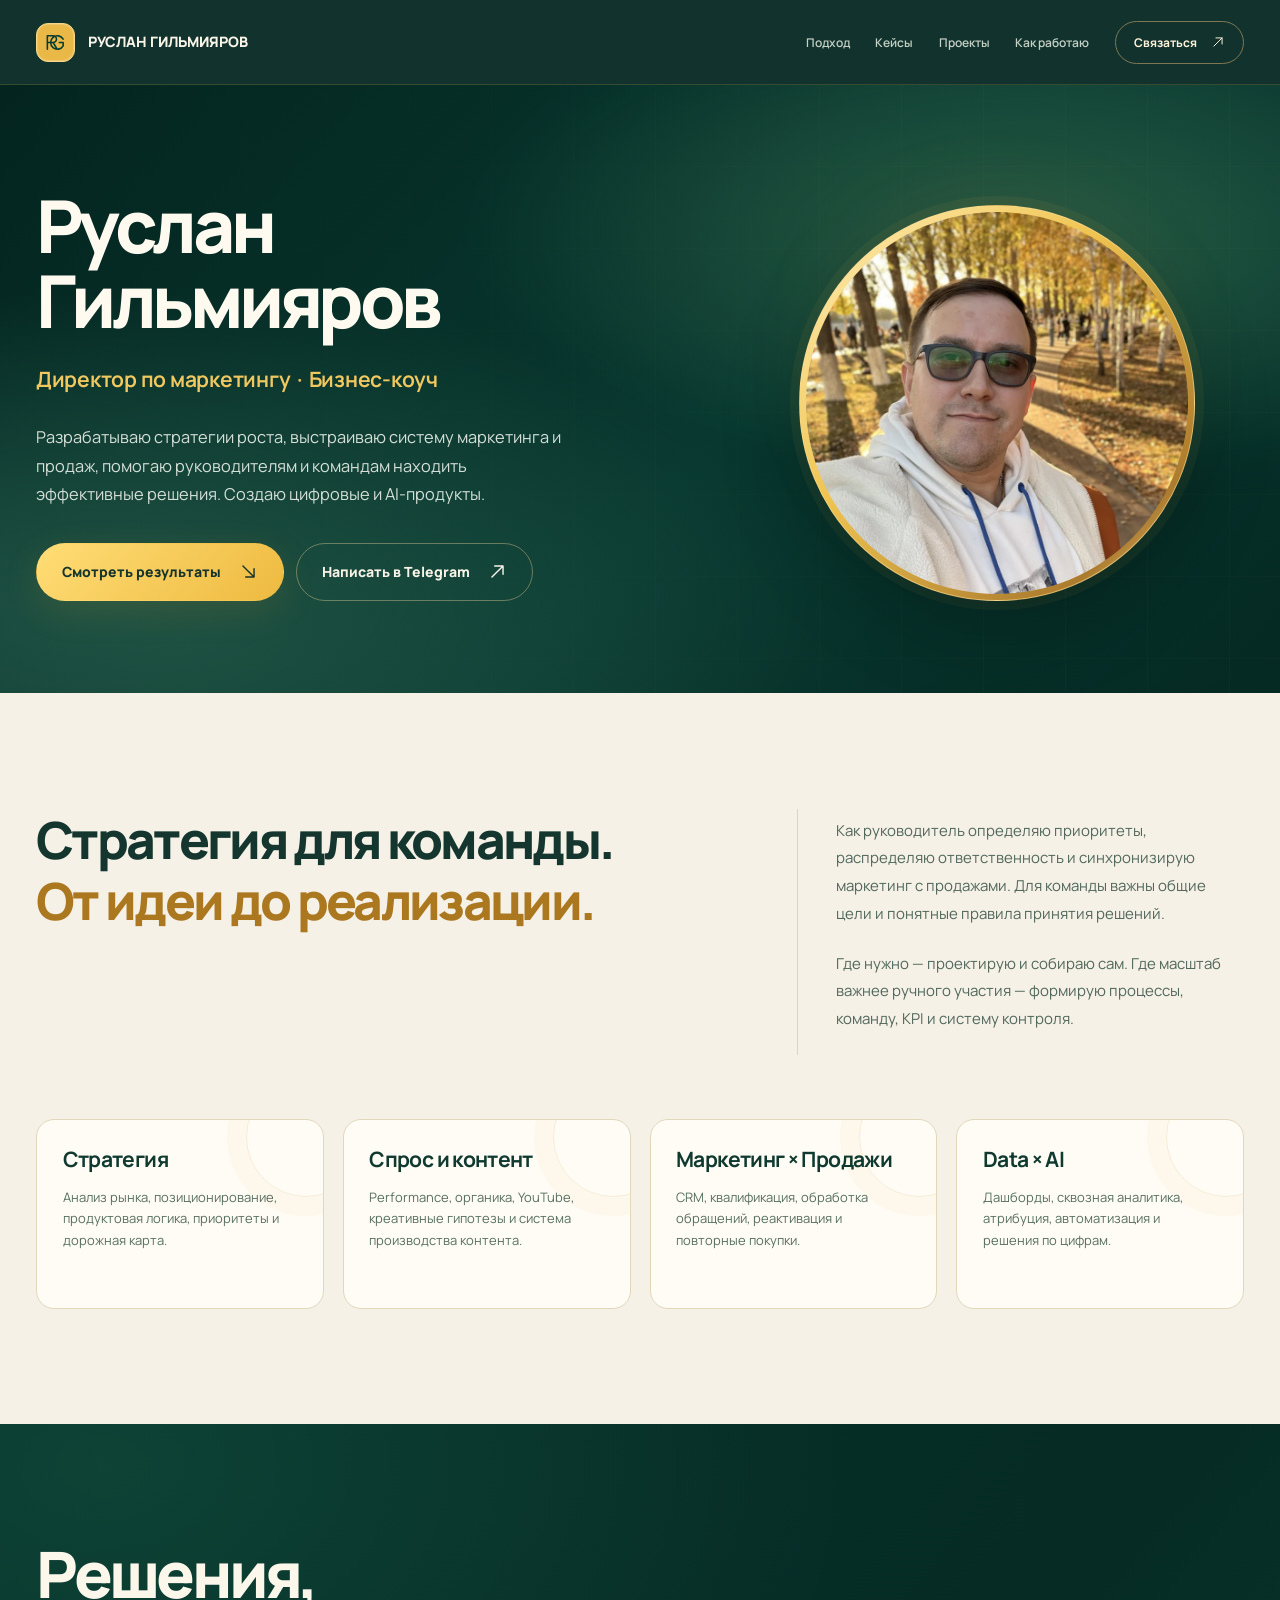
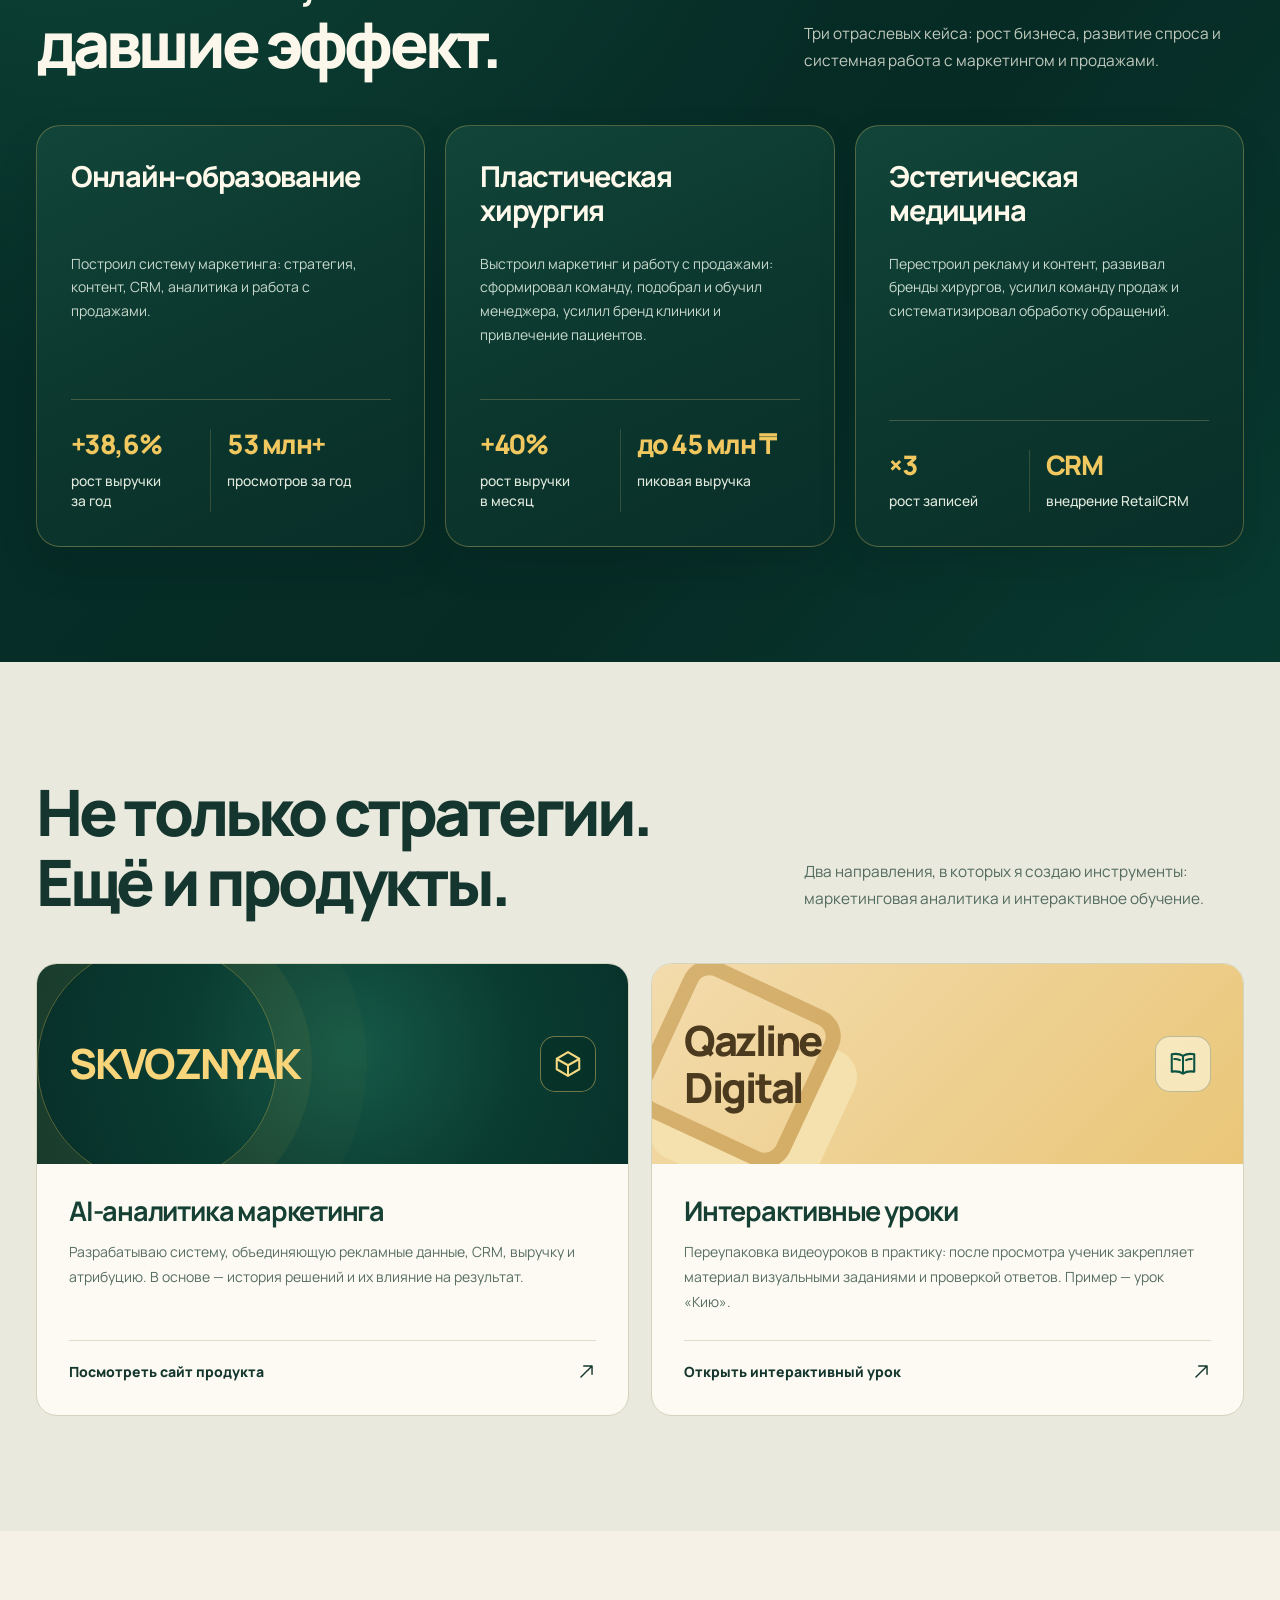
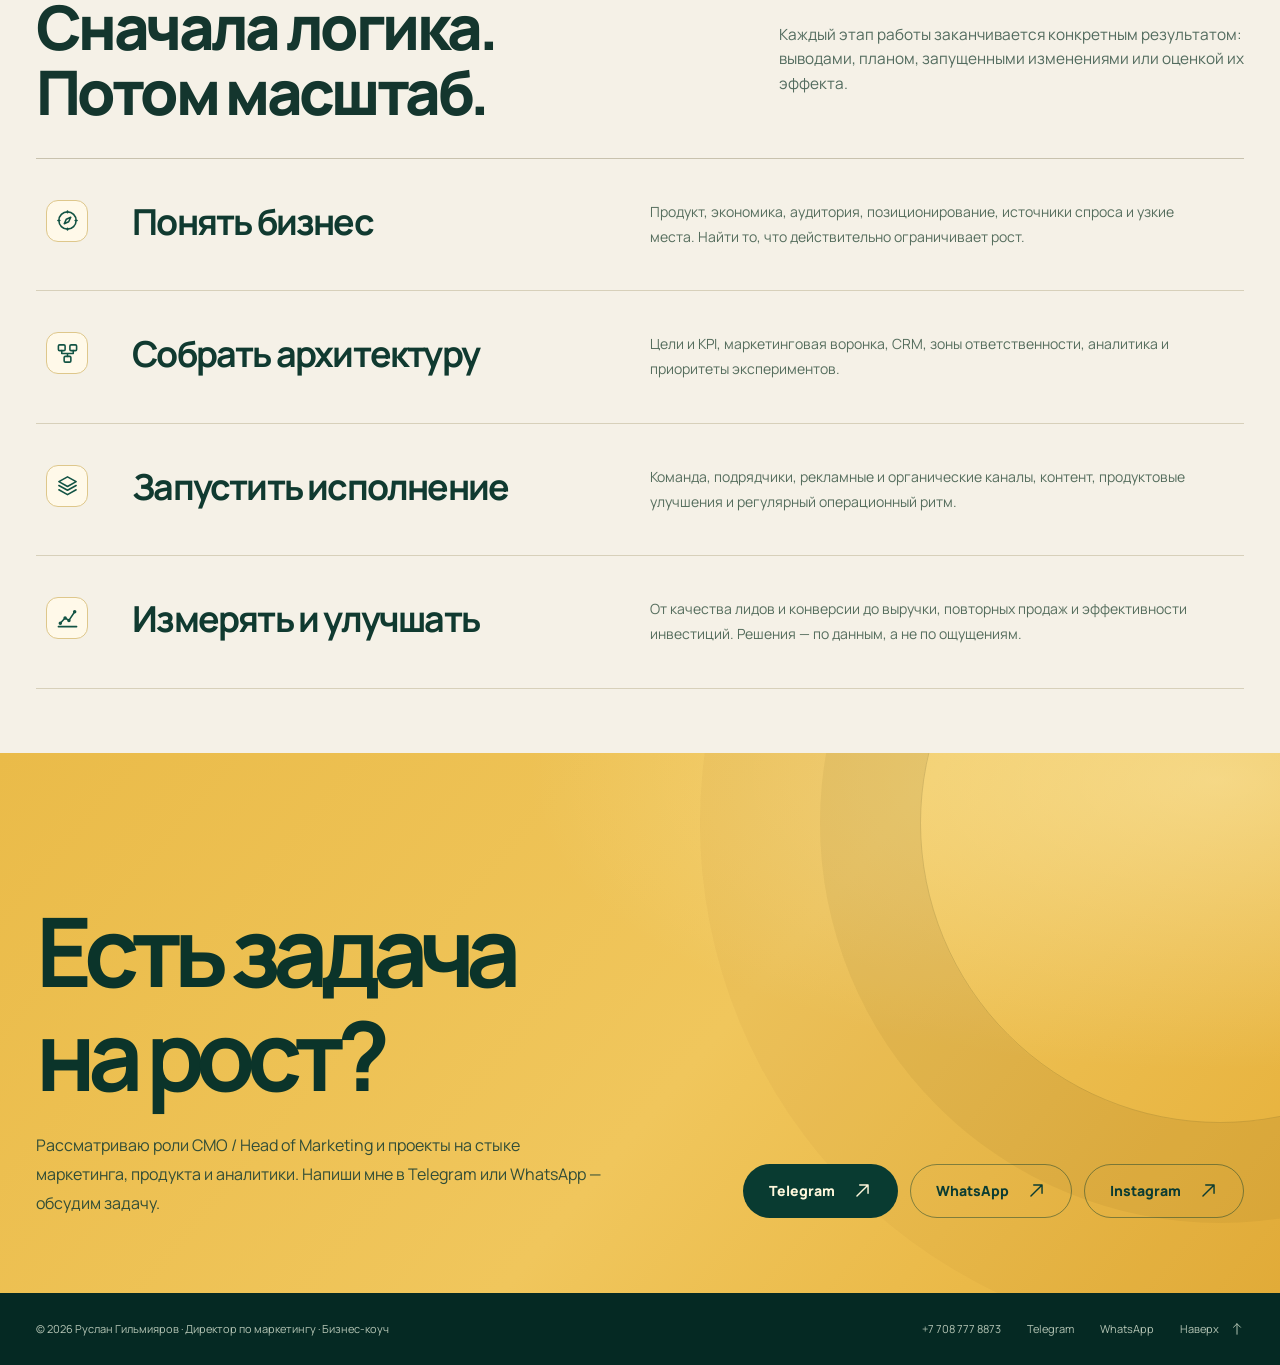
==== commit 0ea40583: "Tighten portfolio section headlines" ====
--- a/index.html
+++ b/index.html
@@ -69,7 +69,7 @@
   <div class="container">
     <div class="about-grid">
       <div class="reveal">
-        <h2 id="approach-title" class="about-claim">Стратегия, которую команда<br><em>умеет выполнять.</em></h2>
+        <h2 id="approach-title" class="about-claim">Стратегия для команды.<br><em>От идеи до реализации.</em></h2>
       </div>
       <div class="about-side reveal">
         <p>Как руководитель определяю приоритеты, распределяю ответственность и синхронизирую маркетинг с продажами. Для команды важны общие цели и понятные правила принятия решений.</p>
@@ -88,7 +88,7 @@
 <section id="cases" class="section case-section" aria-labelledby="cases-title">
   <div class="container">
     <div class="section__head section__head--dark reveal">
-      <div><h2 id="cases-title">Решения,<br>которые дали эффект.</h2></div>
+      <div><h2 id="cases-title">Решения,<br>давшие эффект.</h2></div>
       <p>Три отраслевых кейса: рост бизнеса, развитие спроса и системная работа с маркетингом и продажами.</p>
     </div>
     <div class="case-grid case-grid--unified">
